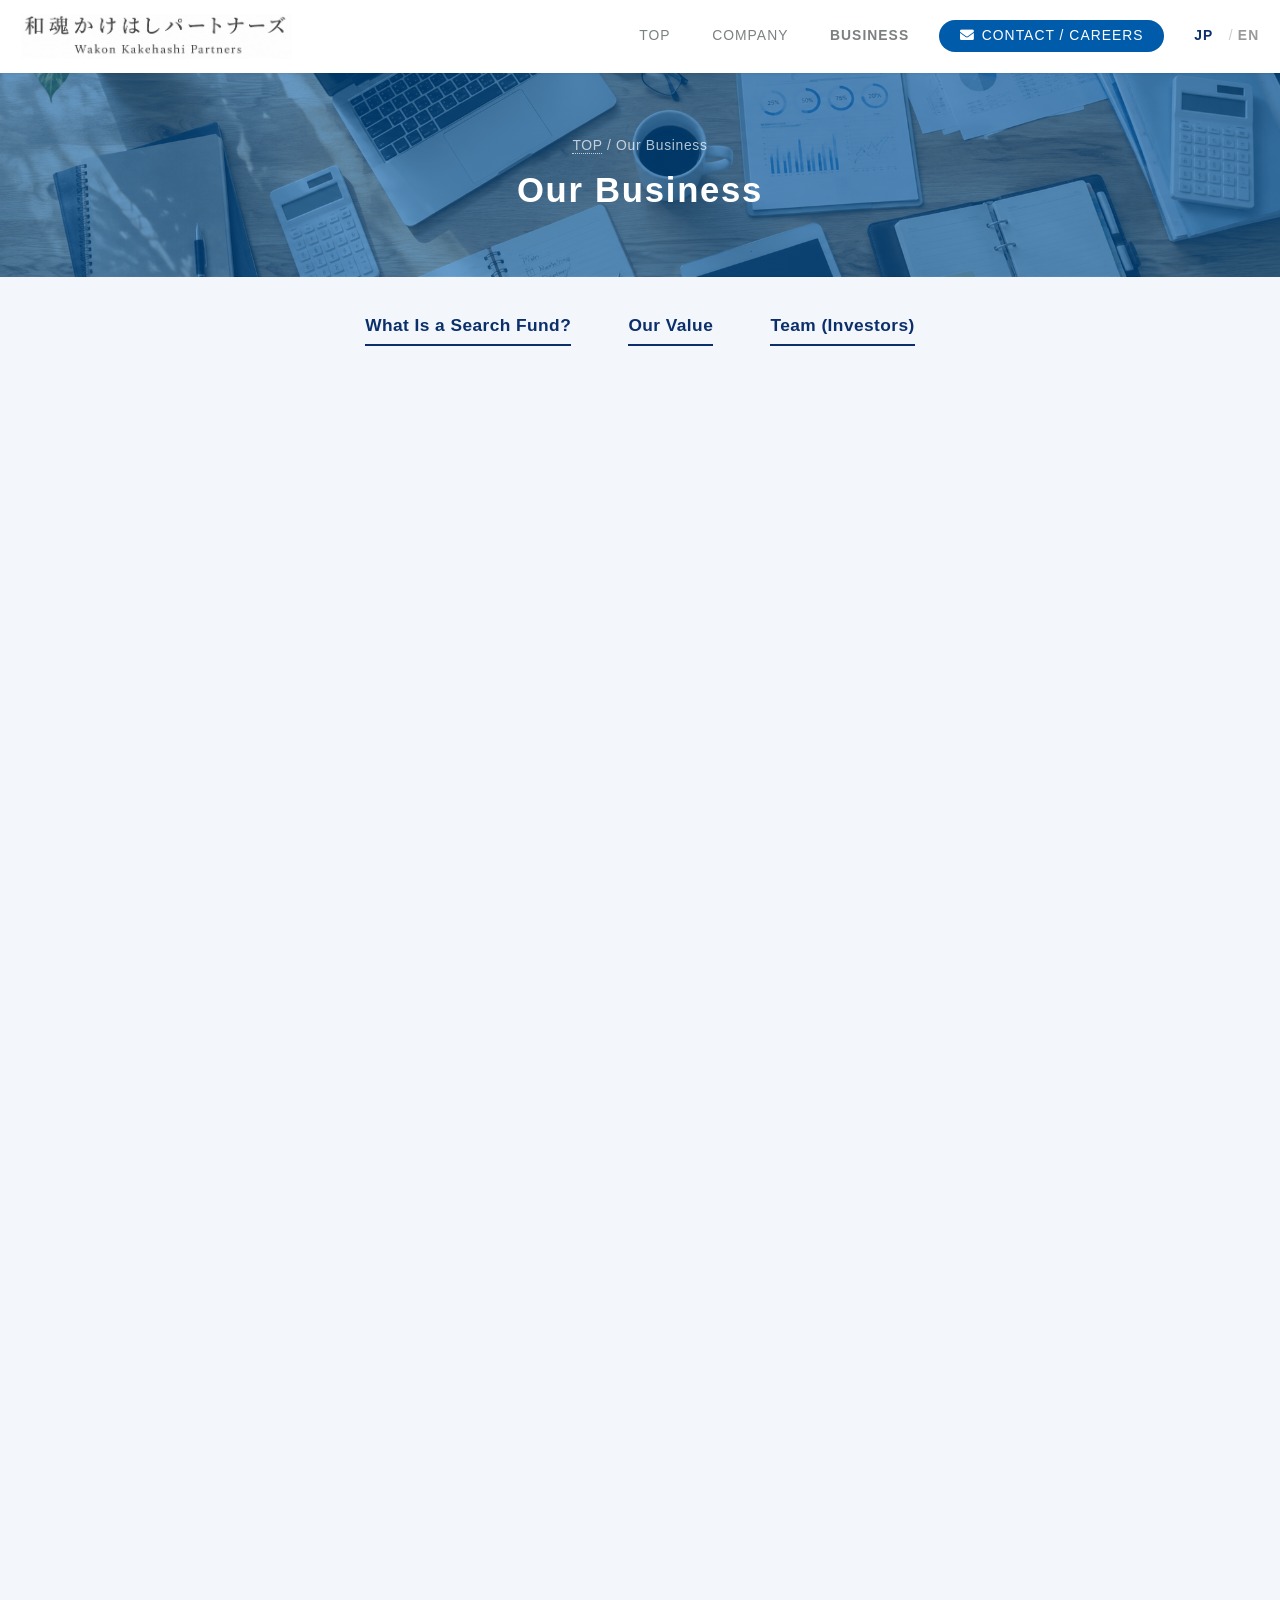
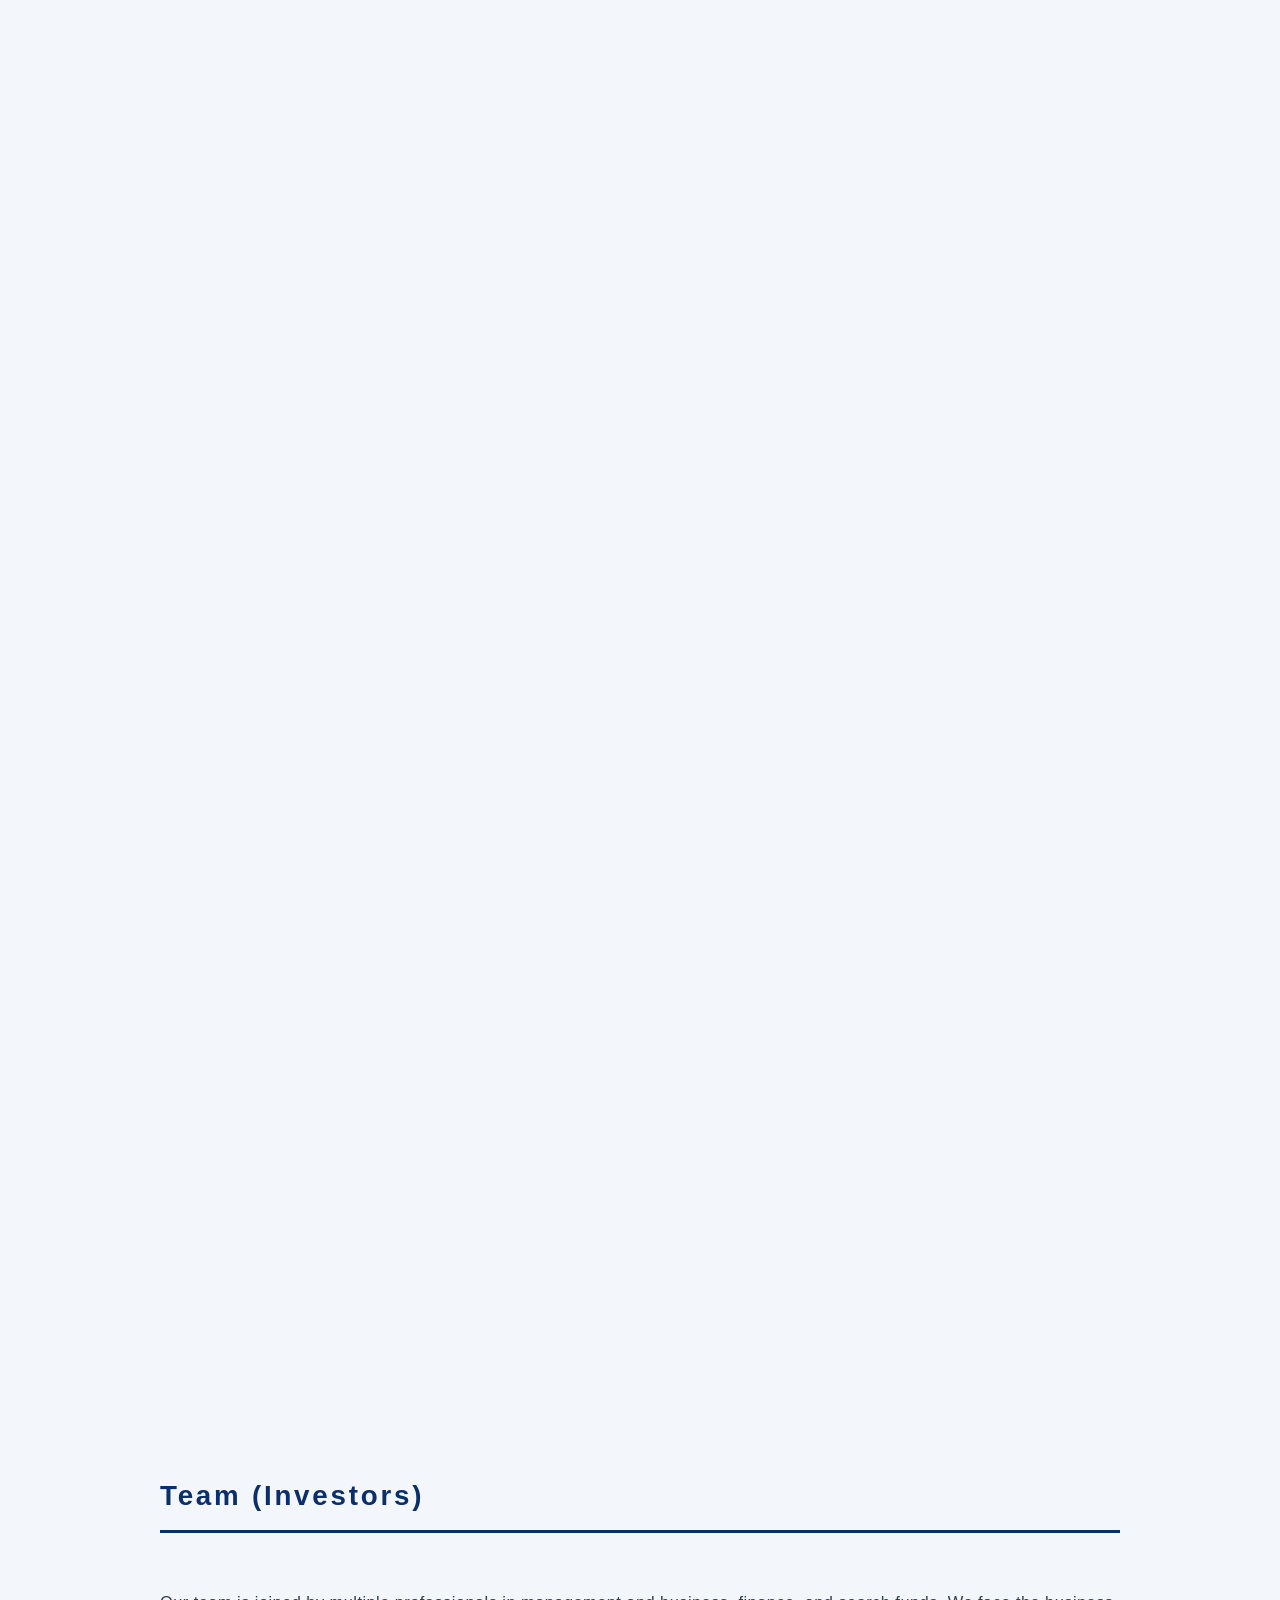
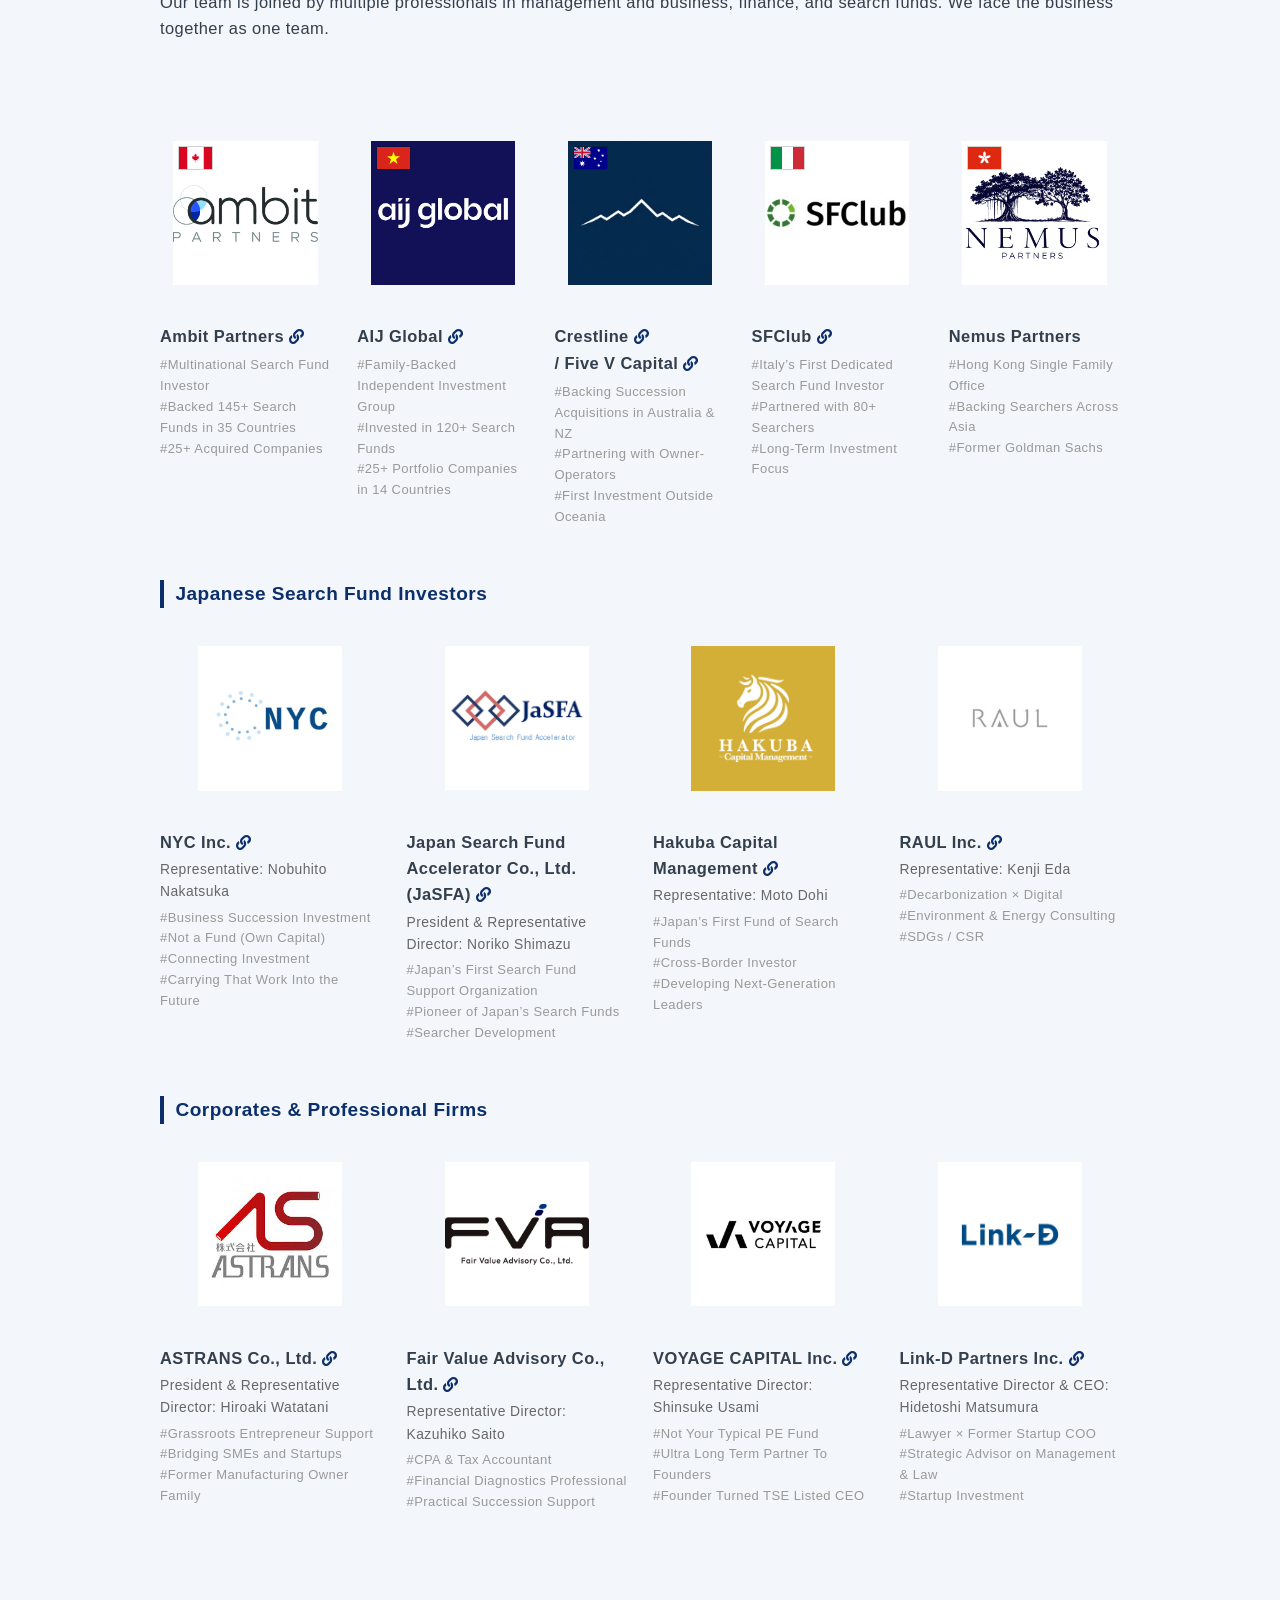
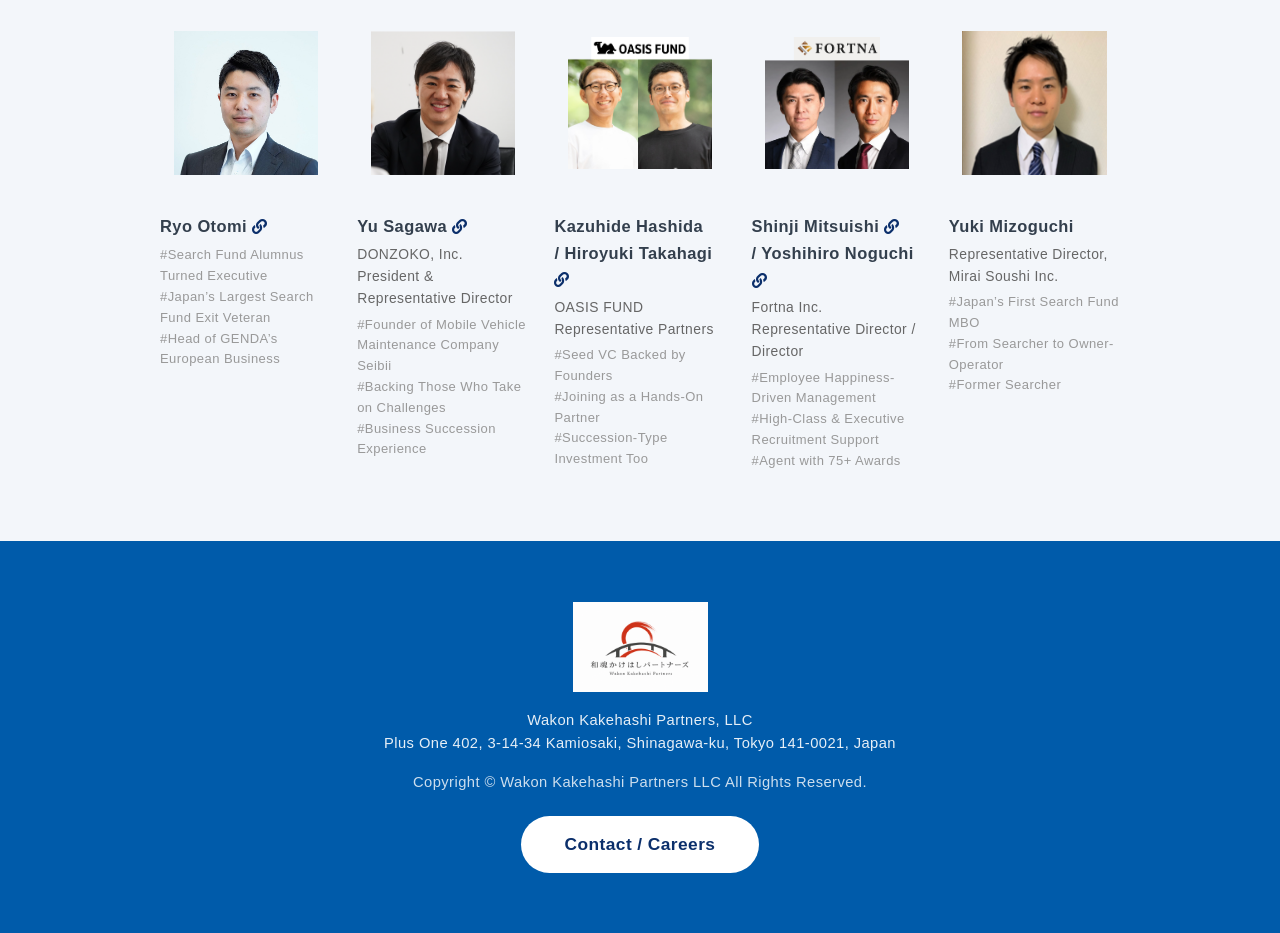
==== business-en.html @ d293b4fc "dev update" ====
<!DOCTYPE HTML>
<!--
	Twenty by HTML5 UP
	html5up.net | @ajlkn
	Free for personal and commercial use under the CCA 3.0 license (html5up.net/license)
-->
<html lang="en">
	<head>
		<title>Our Business | Wakon Kakehashi Partners</title>
		<meta name="robots" content="noindex, nofollow" />
		<meta name="description" content="Our business at Wakon Kakehashi Partners: what a search fund is, the value we provide, and our team of investors." />
		<meta property="og:site_name" content="Wakon Kakehashi Partners" />
		<meta property="og:type" content="website" />
		<meta property="og:title" content="Our Business | Wakon Kakehashi Partners" />
		<meta property="og:description" content="Our business at Wakon Kakehashi Partners: what a search fund is, the value we provide, and our team of investors." />
		<meta property="og:url" content="https://www.wakon-kp.com/business-en.html" />
		<meta property="og:image" content="https://www.wakon-kp.com/images/corp%20logo.png" />
		<link rel="canonical" href="https://www.wakon-kp.com/business-en.html" />
		<script type="application/ld+json">
		{
			"@context": "https://schema.org",
			"@type": "Organization",
			"name": "Wakon Kakehashi Partners",
			"alternateName": "和魂かけはしパートナーズ",
			"url": "https://www.wakon-kp.com/business-en.html",
			"logo": "https://www.wakon-kp.com/images/corp%20logo.png",
			"founder": {
				"@type": "Person",
				"name": "Kazuaki Yoshikawa",
				"alternateName": "吉川和明",
				"jobTitle": "Representative",
				"image": "https://www.wakon-kp.com/images/yoshikawa-kazuaki.png"
			}
		}
		</script>
		<meta charset="utf-8" />
		<meta name="viewport" content="width=device-width, initial-scale=1, user-scalable=no" />
		<link rel="stylesheet" href="assets/css/main.css" />
		<link rel="stylesheet" href="assets/css/fontawesome-all.min.css" />
		<link rel="preconnect" href="https://fonts.googleapis.com" />
		<link rel="preconnect" href="https://fonts.gstatic.com" crossorigin />
		<link href="https://fonts.googleapis.com/css2?family=Noto+Serif+JP:wght@400;600;900&display=swap" rel="stylesheet" />
		<link rel="icon" type="image/png" href="images/favicon.png" />
		<noscript><link rel="stylesheet" href="assets/css/noscript.css" /></noscript>
		<style>
			html {
				scroll-behavior: smooth;
			}
			* {
				font-family: 'Meiryo UI', 'Meiryo', sans-serif !important;
			}
			.banner-slide {
				position: absolute;
				inset: 0;
				background-size: cover;
				background-position: center;
				background-repeat: no-repeat;
				will-change: transform, opacity;
				animation-play-state: paused;
			}
			.banner-slide { opacity: 0; }
			.banner-slide-1 { opacity: 1; }
			#banner.slideshow-active .banner-slide {
				animation-play-state: running;
			}
			.banner-slide-1 { animation: bannerFade1 16s ease-in-out infinite paused, bannerZoom1 16s ease-in-out infinite paused; }
			.banner-slide-2 { animation: bannerFade2 16s ease-in-out infinite paused, bannerZoom2 16s ease-in-out infinite paused; }
			.banner-slide-3 { animation: bannerFade3 16s ease-in-out infinite paused, bannerZoom3 16s ease-in-out infinite paused; }
			.banner-slide-4 { animation: bannerFade4 16s ease-in-out infinite paused, bannerZoom4 16s ease-in-out infinite paused; }
			@keyframes bannerFade1 { 0% { opacity: 1; } 20.3125% { opacity: 1; } 25% { opacity: 0; } 95.3125% { opacity: 0; } 100% { opacity: 1; } }
			@keyframes bannerFade2 { 0% { opacity: 0; } 20.3125% { opacity: 0; } 25% { opacity: 1; } 45.3125% { opacity: 1; } 50% { opacity: 0; } 100% { opacity: 0; } }
			@keyframes bannerFade3 { 0% { opacity: 0; } 45.3125% { opacity: 0; } 50% { opacity: 1; } 70.3125% { opacity: 1; } 75% { opacity: 0; } 100% { opacity: 0; } }
			@keyframes bannerFade4 { 0% { opacity: 0; } 70.3125% { opacity: 0; } 75% { opacity: 1; } 95.3125% { opacity: 1; } 100% { opacity: 0; } }
			@keyframes bannerZoom1 { 0% { transform: scale(1); } 20.3125% { transform: scale(1.05); } 100% { transform: scale(1); } }
			@keyframes bannerZoom2 { 0% { transform: scale(1.05); } 25% { transform: scale(1.05); } 50% { transform: scale(1); } 100% { transform: scale(1); } }
			@keyframes bannerZoom3 { 0% { transform: scale(1); } 50% { transform: scale(1); } 75% { transform: scale(1.05); } 100% { transform: scale(1.05); } }
			@keyframes bannerZoom4 { 0% { transform: scale(1.05); } 75% { transform: scale(1.05); } 100% { transform: scale(1); } }
			.reveal-on-scroll {
				opacity: 0;
				transform: translateY(40px);
				transition: opacity 0.8s ease-out, transform 0.8s ease-out;
			}
			.reveal-on-scroll.is-visible {
				opacity: 1;
				transform: translateY(0);
			}
			p {
				line-height: 1.6 !important;
			}
			@media screen and (max-width: 840px) {
				p {
					text-align: left !important;
				}
				p.text-center {
					text-align: center !important;
				}
				.greet-row {
					gap: 1.5em !important;
				}
				.greet-sticky-photo {
					position: static !important;
					height: 260px !important;
				}
				.greet-sticky-photo img {
					object-position: center 15% !important;
					-webkit-mask-image: none !important;
					mask-image: none !important;
				}
				.greet-overlay-text {
					background: none !important;
					padding: 1.5em 0 0 0 !important;
					margin-top: 1em !important;
				}
				.career-history-box {
					margin-left: -0.5cm !important;
					margin-right: -0.5cm !important;
					padding-left: 0.5cm !important;
					padding-right: 0.5cm !important;
				}
				.en-msg-card {
					margin-left: -0.5cm !important;
					margin-right: -0.5cm !important;
				}
				.en-msg-textcol {
					padding: 2em 0.5cm !important;
				}
				.career-history-box li {
					flex-direction: column !important;
				}
				.career-history-box li > span:first-child {
					width: auto !important;
					margin-bottom: 0.2em !important;
					font-weight: 700 !important;
				}
				#header nav#nav {
					display: none !important;
				}
				#header {
					justify-content: flex-start !important;
					padding-left: 60px !important;
				}
				.container {
					padding-left: 0.5cm !important;
					padding-right: 0.5cm !important;
				}
				#banner .inner {
					padding: 1.5em !important;
					box-sizing: border-box !important;
				}
				#banner .inner > div {
					flex-direction: column !important;
					align-items: flex-start !important;
					gap: 1em !important;
				}
				#banner img {
					max-width: 60% !important;
					max-height: 130px !important;
				}
				#banner h2 {
					font-size: 1.5em !important;
					overflow-wrap: break-word !important;
					word-break: break-word !important;
				}
				#banner p {
					font-size: 1em !important;
				}
				.value-card {
					grid-template-columns: 1fr !important;
					grid-template-areas: "title" "img" "desc" !important;
				}
			}
			@media screen and (max-width: 840px) {
				.team-grid {
					grid-template-columns: repeat(2, 1fr) !important;
				}
			}
			.team-card {
				cursor: pointer;
				text-align: left;
			}
			.team-photo-placeholder {
				width: 100%;
				aspect-ratio: 1 / 1;
				display: flex;
				align-items: center;
				justify-content: center;
				margin: 0;
				padding: 2.2em;
				box-sizing: border-box;
				transition: opacity 0.2s ease-out;
			}
			.team-photo-placeholder img {
				object-fit: contain !important;
			}
			@media screen and (min-width: 841px) {
				.team-grid-5 {
					container-type: inline-size;
				}
				.team-grid-5 .team-photo-placeholder {
					padding: 0.8em;
					padding: calc(2.1625em - 100cqw / 40);
					margin: calc(0.0375em + 100cqw / 40) 0;
				}
				.team-grid-5 .team-tags span {
					display: inline-block;
					white-space: normal !important;
					word-break: normal;
					overflow-wrap: anywhere;
				}
			}
			.team-card:hover .team-photo-placeholder {
				opacity: 0.8;
			}
			.team-name {
				margin: 0;
				font-weight: 700;
				color: #333f4d;
				font-size: 0.95em;
			}
			.team-title {
				margin: 0.2em 0 0 0;
				color: #666;
				font-size: 0.8em;
			}
			.team-tags {
				margin: 0.4em 0 0 0;
				color: #999;
				font-size: 0.75em;
				line-height: 1.6;
				word-break: normal;
			}
			.team-category {
				text-transform: none;
				margin: 0;
				font-size: 1.1em;
				font-weight: 700;
				color: #0B2F6B;
				border-left: solid 4px #0B2F6B;
				padding-left: 0.6em;
			}
			.team-modal-overlay {
				display: none;
				position: fixed;
				top: 73px;
				left: 0;
				right: 0;
				bottom: 0;
				background: rgba(10, 20, 40, 0.6);
				z-index: 1000;
				align-items: center;
				justify-content: center;
				padding: 1.5em;
			}
			.team-modal-overlay.is-open {
				display: flex;
			}
			.team-modal-box {
				background: #fff;
				max-width: 640px;
				width: 100%;
				max-height: calc(100vh - 73px - 3em);
				overflow-y: auto;
				border-radius: 12px;
				padding: 3em;
				position: relative;
				text-align: center;
			}
			.team-modal-close {
				min-width: 0;
				-webkit-appearance: none;
				appearance: none;
				position: sticky;
				top: -1.3em;
				letter-spacing: 0;
				text-indent: 0;
				z-index: 2;
				display: block;
				width: 1.6em;
				height: 1.6em;
				margin: -1.3em auto -0.3em auto;
				padding: 0;
				border: none;
				border-radius: 50%;
				background: rgba(255, 255, 255, 0.92);
				box-shadow: 0 1px 4px rgba(0, 0, 0, 0.15);
				font-size: 1.5em;
				line-height: 1.6em;
				text-align: center;
				color: transparent;
				overflow: hidden;
				cursor: pointer;
			}
			/* ×はフォントによって上下にずれるため、2本の線で描いて中央に置く */
			.team-modal-close::before, .team-modal-close::after {
				content: "";
				position: absolute;
				top: 50%;
				left: 50%;
				width: 0.7em;
				height: 2px;
				background: #999;
				border-radius: 1px;
				transform: translate(-50%, -50%) rotate(45deg);
			}
			.team-modal-close::after {
				transform: translate(-50%, -50%) rotate(-45deg);
			}
			.team-modal-photo {
				width: 160px;
				aspect-ratio: 1 / 1;
				display: flex;
				align-items: center;
				justify-content: center;
				flex-shrink: 0;
				box-sizing: border-box;
			}
			@media screen and (max-width: 840px) {
				.team-grid {
					grid-template-columns: repeat(2, minmax(0, 1fr)) !important;
				}
				.team-card {
					min-width: 0;
				}
				.team-name, .team-title {
					overflow-wrap: anywhere;
				}
				.team-tags span {
					white-space: normal !important;
					display: inline-block;
					overflow-wrap: anywhere;
				}
				.team-category {
					font-size: 1em;
				}
				.team-name {
					font-size: 0.82em;
				}
				.team-title {
					font-size: 0.7em;
				}
				.team-tags {
					font-size: 0.66em;
				}
				#team-modal-name {
					font-size: 1.05em !important;
				}
				#team-modal-title {
					font-size: 0.78em !important;
				}
				#team-modal-tags {
					font-size: 0.7em !important;
				}
				#team-modal-history, #team-modal-philosophy, #team-modal-track, #team-modal-searchfund {
					font-size: 0.8em !important;
				}
			}
			.team-tags span {
				display: inline-block;
				overflow-wrap: anywhere;
			}
			/* ロゴ枠を常に正方形に固定（iOS Safariで画像に引っぱられて縦長になるのを防ぐ） */
			.team-photo-placeholder {
				overflow: hidden;
				min-height: 0;
			}
			/* 国旗の基準枠を、ロゴ画像と同じ正方形に固定 */
			.team-photo-placeholder > span {
				width: 100% !important;
				height: auto !important;
				aspect-ratio: 1 / 1;
				flex: none;
			}
			/* iOS Safariで枠が縦長になるため、枠ではなく中の画像側を正方形にする（枠は余白を付けるだけ） */
			.team-photo-placeholder {
				aspect-ratio: auto !important;
				height: auto !important;
			}
			.team-photo-placeholder > img {
				width: 100% !important;
				height: auto !important;
				aspect-ratio: 1 / 1;
				flex: none;
			}
			.team-photo-placeholder > span > img {
				position: absolute;
				top: 0;
				left: 0;
				width: 100% !important;
				height: 100% !important;
			}
			/* スマホ：1列・ロゴ左／文字右の横並び */
			@media screen and (max-width: 840px) {
				.team-grid, .team-grid-5 {
					grid-template-columns: minmax(0, 1fr) !important;
					gap: 1.8em !important;
				}
				.team-card {
					display: grid;
					grid-template-columns: 40% minmax(0, 1fr);
					column-gap: 1em;
					align-items: start;
					align-content: start;
				}
				.team-card > .team-photo-placeholder {
					grid-column: 1;
					grid-row: 1 / span 4;
					align-self: start;
					height: auto;
					padding: 0.7em !important;
					margin: 0 !important;
				}
				.team-card > p {
					grid-column: 2;
				}
				.team-photo-placeholder svg {
					width: 24px;
					height: 16px;
					top: 4px !important;
					left: 4px !important;
				}
				.team-category {
					font-size: 1.1em;
					margin-bottom: 0.8em !important;
				}
				.team-name {
					font-size: 1em;
				}
				.team-title {
					font-size: 0.85em;
				}
				.team-tags {
					font-size: 0.78em;
					word-break: normal;
				}
				.team-tags span {
					word-break: normal;
					overflow-wrap: anywhere;
				}
				.team-tags .tag-chunk, #team-modal-tags .tag-chunk {
					display: inline-block;
					max-width: 100%;
					word-break: keep-all;
					overflow-wrap: anywhere;
				}
				#team-modal-tags > span {
					white-space: normal !important;
					display: inline-block;
					max-width: 100%;
				}
			}
			/* TOPを開いたときの社名ロゴのイントロ（スクリプトが html に intro-on を付けたときだけ表示） */
			#intro-splash {
				display: none;
				position: fixed;
				top: 0;
				left: 0;
				right: 0;
				bottom: 0;
				z-index: 99999;
				background: #F5DDDD;
				align-items: center;
				justify-content: center;
			}
			html.intro-on #intro-splash {
				display: flex;
			}
			html.intro-on body {
				overflow: hidden;
			}
			#intro-splash .intro-inner {
				position: relative;
				width: 62vw;
				max-width: 420px;
				transition: opacity 0.7s ease, transform 0.9s ease;
			}
			#intro-splash .intro-inner img {
				display: block;
				width: 100%;
			}
			/* ① 橋と社名：ふわっと浮かび上がる */
			#intro-splash .intro-base {
				opacity: 0;
				transform: translateY(14px);
				transition: opacity 1.4s ease, transform 1.6s ease;
			}
			#intro-splash.is-show .intro-base {
				opacity: 1;
				transform: translateY(0);
			}
			/* ② 太陽：筆の流れに沿って時計回りにくるっと描かれる（描画はスクリプトで制御） */
			#intro-splash .intro-sun {
				position: absolute;
				top: 0;
				left: 0;
				opacity: 0;
				transform-origin: 47.4% 27.2%;
				transform: rotate(-50deg) scale(0.85);
				transition: transform 1.5s cubic-bezier(0.22, 1, 0.36, 1);
			}
			#intro-splash.is-sun .intro-sun {
				opacity: 1;
				transform: rotate(0) scale(1);
			}
		</style>
	</head>
	<body class="is-preload">
		<div id="page-wrapper">

			<!-- Header -->
				<header id="header" style="display: flex; align-items: center; justify-content: space-between;">
					<img src="images/corp logo 2.png" alt="Wakon Kakehashi Partners" style="max-height: 45px; display: block;">
					<nav id="nav" style="position: static; top: auto; right: auto;">
						<ul style="margin: 0;">
							<li><a href="english.html">TOP</a></li>
							<li><a href="company-en.html">Company</a></li>
							<li class="current"><a href="business-en.html">Business</a></li>
							<li><a href="contact-en.html" style="display: inline-flex; align-items: center; gap: 0.5em; background: #005BAA; color: #fff; padding: 0.6em 1.4em; border-radius: 999px; border-bottom: none;"><span class="icon solid fa-envelope" style="color: #fff;"></span>Contact / Careers</a></li>
							<li><a href="index.html" style="color: #0B2F6B; font-weight: 700;">JP</a><span style="color: #ccc; margin: 0 0.3em;">/</span><span style="color: #999; font-weight: 700;">EN</span></li>
						</ul>
					</nav>
				</header>

			<!-- Page Hero -->
				<section style="margin-top: 73px; padding: 3.5em 1.5em; background: linear-gradient(rgba(0, 91, 170, 0.6), rgba(0, 91, 170, 0.6)), url('images/ヘッダー２.png'); background-size: cover; background-position: center; color: #fff; text-align: center;">
					<p style="margin: 0 0 0.6em 0; font-size: 0.8em; opacity: 0.7; letter-spacing: 0.05em;"><a href="english.html" style="color: #fff; text-decoration: none;">TOP</a> / Our Business</p>
					<h1 style="margin: 0; font-size: 2em; font-weight: 900; letter-spacing: 0.05em; text-transform: none;">Our Business</h1>
				</section>

			<!-- Anchor Nav -->
				<section class="container anchor-nav" style="padding: 2em 0 1em 0; text-align: center;">
					<a href="#searchfund" style="display: inline-block; margin: 0 1.5em; color: #0B2F6B; font-weight: 700; text-decoration: none; border-bottom: solid 2px #0B2F6B; padding-bottom: 0.2em;">What Is a Search Fund?</a>
					<a href="#value" style="display: inline-block; margin: 0 1.5em; color: #0B2F6B; font-weight: 700; text-decoration: none; border-bottom: solid 2px #0B2F6B; padding-bottom: 0.2em;">Our Value</a>
					<a href="#team" style="display: inline-block; margin: 0 1.5em; color: #0B2F6B; font-weight: 700; text-decoration: none; border-bottom: solid 2px #0B2F6B; padding-bottom: 0.2em;">Team (Investors)</a>
				</section>

			<!-- Search Fund -->
				<section id="searchfund" class="container reveal-on-scroll" style="padding: 3em 0 1em 0;">
					<h2 style="font-size: 1.6em; font-weight: 900; color: #0B2F6B; border-bottom: solid 3px #0B2F6B; padding-top: 0.6em; padding-bottom: 0.5em; margin: 0 0 2em 0; text-transform: none; position: sticky; top: 73px; background: #f3f6fa; z-index: 5;">What Is a Search Fund?</h2>
					<div style="display: flex; flex-wrap: wrap; align-items: center; gap: 2.5em;">
						<img src="images/Scheme Diagram.png" alt="How a search fund works" style="flex: 1 1 380px; display: block; width: 100%; max-width: 460px; height: auto;">
						<div style="flex: 1 1 380px;">
							<p style="color: #333f4d; line-height: 2; margin: 0 0 1.2em 0; font-size: 0.95em;">A search fund is a mechanism in which an individual aspiring to become a business owner (a "searcher") works with the support of investors to find and take over a company facing a shortage of successors, then grows as its owner-operator.</p>
							<p style="color: #333f4d; line-height: 2; margin: 0 0 1.2em 0; font-size: 0.95em;">The model originated at Stanford University in the United States in 1984, and more than 1,200 searchers are already active worldwide, primarily across Europe and the Americas.</p>
							<p style="color: #333f4d; line-height: 2; margin: 0 0 1em 0; font-size: 0.95em;">In Japan too, as of 2026 roughly 50 searchers in total (10 traditional-model and 40 accelerator-model*) are active, and the industry is gradually expanding.</p>
							<p style="color: #999; line-height: 1.8; margin: 0; font-size: 0.75em;">*The traditional model is an independent approach in which an individual proceeds with the support of multiple investors; the accelerator model refers to proceeding while affiliated with a single sponsoring firm.</p>
						</div>
					</div>
				</section>

			<!-- Our Value -->
				<section id="value" class="container reveal-on-scroll" style="padding: 1em 0 1em 0;">
					<h2 style="font-size: 1.6em; font-weight: 900; color: #0B2F6B; border-bottom: solid 3px #0B2F6B; padding-top: 0.6em; padding-bottom: 0.5em; margin: 0 0 3em 0; text-transform: none; position: sticky; top: 73px; background: #f3f6fa; z-index: 5;">Our Value</h2>

					<!-- Value 01 -->
					<div class="value-card" style="display: grid; grid-template-columns: 1fr 1fr; grid-template-areas: 'title img' 'desc img'; align-items: center; gap: 1em 3em; margin-bottom: 4em;">
						<div style="grid-area: title; display: flex; align-items: flex-start; gap: 1em;">
							<div style="position: relative; width: 50px; height: 72px; flex-shrink: 0; background: #0B2F6B; clip-path: polygon(0 0, 100% 0, 100% 55%, 0 100%);">
								<span style="position: absolute; top: 0.15em; left: 0; width: 100%; text-align: center; color: #fff; font-size: 1.7em; font-weight: 900;">01</span>
							</div>
							<h3 style="margin: 0.35em 0 0 0; font-size: 1.3em; font-weight: 900; color: #222; text-transform: none;">Business Succession With a Familiar Face</h3>
						</div>
						<img src="images/価値１.jpg" alt="Business succession with a familiar face" style="grid-area: img; width: 100%; max-width: 480px; aspect-ratio: 4 / 3; object-fit: cover; display: block;">
						<div style="grid-area: desc;">
							<p style="margin: 0 0 1em 0; color: #333f4d; line-height: 1.9; font-size: 0.9em;">We commit fully and responsibly to just one company.</p>
							<p style="margin: 0 0 1em 0; color: #333f4d; line-height: 1.9; font-size: 0.9em;">In business succession led by operating companies or PE funds, it is common for the successor management to be hired only after the deal itself has been decided.</p>
							<p style="margin: 0; color: #333f4d; line-height: 1.9; font-size: 0.9em;">At our firm, our representative, Yoshikawa, personally commits his career as the successor, dedicating himself to the management of a single promising company. We carefully inherit the precious company and the vision the owner has built, and devote ourselves fully to its management.</p>
						</div>
					</div>

					<!-- Value 02 -->
					<div class="value-card" style="display: grid; grid-template-columns: 1fr 1fr; grid-template-areas: 'img title' 'img desc'; align-items: center; gap: 1em 3em; margin-bottom: 4em;">
						<img src="images/価値２.png" alt="Management That Plans — and Rolls Up Its Sleeves" style="grid-area: img; width: 100%; max-width: 480px; aspect-ratio: 4 / 3; object-fit: cover; display: block;">
						<div style="grid-area: title; display: flex; align-items: flex-start; gap: 1em;">
							<div style="position: relative; width: 50px; height: 72px; flex-shrink: 0; background: #0B2F6B; clip-path: polygon(0 0, 100% 0, 100% 55%, 0 100%);">
								<span style="position: absolute; top: 0.15em; left: 0; width: 100%; text-align: center; color: #fff; font-size: 1.7em; font-weight: 900;">02</span>
							</div>
							<h3 style="margin: 0.35em 0 0 0; font-size: 1.3em; font-weight: 900; color: #222; text-transform: none;">Management That Plans — and Rolls Up Its Sleeves</h3>
						</div>
						<div style="grid-area: desc;">
							<p style="margin: 0 0 1em 0; color: #333f4d; line-height: 1.9; font-size: 0.9em;">We don't just draw up plans — we roll up our sleeves and deliver results ourselves.</p>
							<p style="margin: 0 0 1em 0; color: #333f4d; line-height: 1.9; font-size: 0.9em;">Our representative has experience not only in formulating mid-term management plans and launching new businesses, but also in extensive hands-on execution in the field.</p>
							<p style="margin: 0 0 1em 0; color: #333f4d; line-height: 1.9; font-size: 0.9em;">Working together with clients on new products we co-developed, we jointly drove sales and generated revenue in the hundreds of millions of yen.<br>We used IT to improve operating processes across nearly 600 stores in Japan and the U.S., working side by side with local staff through to full adoption, achieving cost savings in the hundreds of millions of yen.<br>We also supported the management transition of an SME (a caregiving provider) facing a successor shortage, jointly conducting hands-on training for junior employees through to full adoption.</p>
							<p style="margin: 0; color: #333f4d; line-height: 1.9; font-size: 0.9em;">With this end-to-end execution capability, we approach post-succession management standing on the same level as every employee.</p>
						</div>
					</div>

					<!-- Value 03 -->
					<div class="value-card" style="display: grid; grid-template-columns: 1fr 1fr; grid-template-areas: 'title img' 'desc img'; align-items: center; gap: 1em 3em; margin-bottom: 4em;">
						<div style="grid-area: title; display: flex; align-items: flex-start; gap: 1em;">
							<div style="position: relative; width: 50px; height: 72px; flex-shrink: 0; background: #0B2F6B; clip-path: polygon(0 0, 100% 0, 100% 55%, 0 100%);">
								<span style="position: absolute; top: 0.15em; left: 0; width: 100%; text-align: center; color: #fff; font-size: 1.7em; font-weight: 900;">03</span>
							</div>
							<h3 style="margin: 0.35em 0 0 0; font-size: 1.3em; font-weight: 900; color: #222; text-transform: none;">New Service Development and Customer Growth</h3>
						</div>
						<img src="images/価値３.jpg" alt="New Service Development and Customer Growth" style="grid-area: img; width: 100%; max-width: 480px; aspect-ratio: 4 / 3; object-fit: cover; display: block;">
						<div style="grid-area: desc;">
							<p style="margin: 0 0 1em 0; color: #333f4d; line-height: 1.9; font-size: 0.9em;">While valuing our existing customers, we build new pillars of revenue.</p>
							<p style="margin: 0 0 1em 0; color: #333f4d; line-height: 1.9; font-size: 0.9em;">We have driven new customer acquisition through IT-enabled planning and execution of new products and services, as well as data-driven marketing initiatives.</p>
							<p style="margin: 0; color: #333f4d; line-height: 1.9; font-size: 0.9em;">Building on the trust we have earned with existing customers, we uncover new business opportunities and turn them into real growth in the company's revenue.</p>
						</div>
					</div>

					<!-- Value 04 -->
					<div class="value-card" style="display: grid; grid-template-columns: 1fr 1fr; grid-template-areas: 'img title' 'img desc'; align-items: center; gap: 1em 3em;">
						<img src="images/価値４.png" alt="Backed by a Team of Diverse Experience" style="grid-area: img; width: 100%; max-width: 480px; aspect-ratio: 4 / 3; object-fit: cover; display: block;">
						<div style="grid-area: title; display: flex; align-items: flex-start; gap: 1em;">
							<div style="position: relative; width: 50px; height: 72px; flex-shrink: 0; background: #0B2F6B; clip-path: polygon(0 0, 100% 0, 100% 55%, 0 100%);">
								<span style="position: absolute; top: 0.15em; left: 0; width: 100%; text-align: center; color: #fff; font-size: 1.7em; font-weight: 900;">04</span>
							</div>
							<h3 style="margin: 0.35em 0 0 0; font-size: 1.3em; font-weight: 900; color: #222; text-transform: none;">Backed by a Team of Diverse Experience</h3>
						</div>
						<div style="grid-area: desc;">
							<p style="margin: 0 0 1em 0; color: #333f4d; line-height: 1.9; font-size: 0.9em;">Our firm was established with the backing of 20 supporters (individuals and entities) across six countries. We approach management not as one person alone, but as a team.</p>
							<p style="margin: 0; color: #333f4d; line-height: 1.9; font-size: 0.9em;">Together with professionals from diverse backgrounds — operating companies, investment firms, business owners — each deeply versed in their industry or specialty, we engage as a team with the company the owner has built.</p>
						</div>
					</div>
				</section>

			<!-- Team -->
				<section id="team" class="container" style="padding: 1em 0 4em 0;">
					<h2 style="font-size: 1.6em; font-weight: 900; color: #0B2F6B; border-bottom: solid 3px #0B2F6B; padding-top: 0.6em; padding-bottom: 0.5em; margin: 0 0 2em 0; text-transform: none; position: sticky; top: 73px; background: #f3f6fa; z-index: 5;">Team (Investors)</h2>
					<p style="color: #333f4d; line-height: 2; margin: 0 0 2em 0; font-size: 0.95em;">Our team is joined by multiple professionals in management and business, finance, and search funds. We face the business together as one team.</p>

					<h3 class="team-category reveal-on-scroll">International Investors</h3>
					<div class="team-grid team-grid-5" style="display: grid; grid-template-columns: repeat(5, 1fr); gap: 2.5em 1.5em; margin-bottom: 3em;">
						<div class="team-card reveal-on-scroll" data-name="Ambit Partners" data-url="https://www.ambit.partners/" data-title="Co-Founders: Rob LeBlanc / Andrew Locke / Niel Wyma" data-tags="#Multinational Search Fund Investor #Backed 145+ Search Funds in 35 Countries #25+ Acquired Companies" data-img="images/投資家/I-1.ambit.jpg" data-img2="images/投資家/I-2.Rob.jpg" data-history="Ambit Partners is a specialist investor in search funds and entrepreneurial acquisitions, established in 2020 by three co-founders: Rob LeBlanc, Andrew Locke, and Niel Wyma. It began when the three combined search fund investment assets they already held personally with USD 2 million from friends and family to make pilot investments in 24 searchers across 16 countries. Its offices span Canada, South Africa, and France. Its mission is to help ambitious acquisition entrepreneurs buy and grow great businesses." data-philosophy="It has a track record of backing more than 140 search funds across more than 35 countries, and has seen more than 25 companies acquired. Assets under management were USD 100 million as of April 2025 (the total of Fund I, co-investment structures, and Fund II). Fund II closed in April 2025 at its USD 60 million hard cap." data-track="Rob LeBlanc graduated from McGill University and holds an MBA from Harvard Business School. An investor and board member with experience in search funds, entrepreneurial acquisitions, and mid-market growth, he worked in investing, advisory, and entrepreneurial roles in North America, Africa, the Middle East, Asia, and Europe before founding Ambit. He now supports searchers and CEOs from acquisition through long-term value creation, focusing on the Americas and Asia-Pacific. He lives in Vancouver. Andrew Locke graduated from Middlebury College and holds an MBA from INSEAD. He led behavioral economics field studies as a Harvard University researcher, then, after management consulting and a secondment as CEO of a solar power company, led post-investment management for four investment portfolios before founding Ambit. He now oversees ten portfolio companies, mainly in Europe. Niel Wyma is from South Africa and holds an MBA from INSEAD. After serving as a consultant at a Bain &amp; Co spin-out and working at a family office, he joined Rob LeBlanc in 2015 and closed about 30 entrepreneur-led acquisitions in three years. He now supports searchers and CEOs in Africa, Europe, and North America." data-searchfund="At our company, Rob LeBlanc has taken on the role of mentor." onclick="openTeamModal(this)">
							<div class="team-photo-placeholder"><span style="position: relative; display: block; width: 100%; height: 100%;"><img src="images/投資家/I-1.ambit.jpg" alt="Ambit Partners" style="width: 100%; height: 100%; object-fit: cover; display: block; background: #fff;"><svg role="img" aria-label="Flag of Canada" viewBox="0 0 3 2" width="33" height="22" style="position: absolute; top: 6px; left: 6px; outline: 1px solid rgba(0, 0, 0, 0.18);"><rect width="3" height="2" fill="#FFFFFF"/><rect width="0.75" height="2" fill="#D80621"/><rect x="2.25" width="0.75" height="2" fill="#D80621"/><path transform="translate(1.05 0.55) scale(0.009)" fill="#D80621" d="M50,5 L44,18 L37,15 L40,40 L30,30 L27,36 L15,33 L19,46 L13,49 L33,66 L30,74 L48,71 L48,95 L52,95 L52,71 L70,74 L67,66 L87,49 L81,46 L85,33 L73,36 L70,30 L60,40 L63,15 L56,18 Z"/></svg></span></div>
							<p class="team-name">Ambit Partners <a href="https://www.ambit.partners/" target="_blank" rel="noopener noreferrer" onclick="event.stopPropagation()" style="color: #0B2F6B; border-bottom: none;" aria-label="Open official website"><span class="icon solid fa-link" style="font-size: 0.9em;"></span></a></p>
							<p class="team-tags"><span>#Multinational Search Fund Investor</span> <span>#Backed 145+ Search Funds in 35 Countries</span> <span>#25+ Acquired Companies</span></p>
						</div>
						<div class="team-card reveal-on-scroll" data-name="AIJ Global" data-url="https://www.aij.global/" data-title="" data-tags="#Family-Backed Independent Investment Group #Invested in 120+ Search Funds #25+ Portfolio Companies in 14 Countries" data-img="images/投資家/J.AIJ.png" data-history="AIJ Global is a family-owned independent holding group. By investing its own capital without outside limited partners (LPs), it maintains operational freedom. It invests worldwide in search funds, growth capital and equity investments in companies, selected commercial real estate, and late-stage ventures. Under the banner “Empowering Entrepreneurs Globally,” it is one of the world’s leading serial search fund investors outside the United States." data-philosophy="Since early 2017, it has invested in more than 120 search funds across the Americas, Europe, Africa, and Asia-Pacific. Its current portfolio comprises more than 25 companies across 14 countries (as of October 2026)." data-track="" data-searchfund="" onclick="openTeamModal(this)">
							<div class="team-photo-placeholder"><span style="position: relative; display: block; width: 100%; height: 100%;"><img src="images/投資家/J.AIJ.png" alt="AIJ Global" style="width: 100%; height: 100%; object-fit: cover; display: block;"><svg role="img" aria-label="Flag of Vietnam" viewBox="0 0 3 2" width="33" height="22" style="position: absolute; top: 6px; left: 6px; outline: 1px solid rgba(0, 0, 0, 0.18);"><rect width="3" height="2" fill="#DA251D"/><polygon points="1.500,0.420 1.639,0.848 2.090,0.848 1.725,1.113 1.864,1.542 1.500,1.277 1.136,1.542 1.275,1.113 0.910,0.848 1.361,0.848" fill="#FFFF00"/></svg></span></div>
							<p class="team-name">AIJ Global <a href="https://www.aij.global/" target="_blank" rel="noopener noreferrer" onclick="event.stopPropagation()" style="color: #0B2F6B; border-bottom: none;" aria-label="Open official website"><span class="icon solid fa-link" style="font-size: 0.9em;"></span></a></p>
							<p class="team-tags"><span>#Family-Backed Independent Investment Group</span> <span>#Invested in 120+ Search Funds</span> <span>#25+ Portfolio Companies in 14 Countries</span></p>
						</div>
						<div class="team-card reveal-on-scroll" data-name="Crestline / Five V Capital" data-name-html="Crestline &lt;a href=&quot;https://www.fivevcrestline.com/&quot; target=&quot;_blank&quot; rel=&quot;noopener noreferrer&quot; style=&quot;color:#0B2F6B;border-bottom:none;&quot; aria-label=&quot;Open official website&quot;&gt;&lt;span class=&quot;icon solid fa-link&quot; style=&quot;font-size:0.8em;&quot;&gt;&lt;/span&gt;&lt;/a&gt; / Five V Capital &lt;a href=&quot;https://www.fivevcapital.com/&quot; target=&quot;_blank&quot; rel=&quot;noopener noreferrer&quot; style=&quot;color:#0B2F6B;border-bottom:none;&quot; aria-label=&quot;Open official website&quot;&gt;&lt;span class=&quot;icon solid fa-link&quot; style=&quot;font-size:0.8em;&quot;&gt;&lt;/span&gt;&lt;/a&gt;" data-title="" data-tags="#Backing Succession Acquisitions in Australia &amp; NZ #Partnering with Owner-Operators #First Investment Outside Oceania" data-img="images/投資家/J-1.Crestline.jpeg" data-img-fill="1" data-img2="images/投資家/J-2.Five V Capital.jpeg" data-history="Crestline is an investment platform based in Sydney, Australia, that backs entrepreneurs who acquire and run established, profitable, founder-led businesses without a clear path to succession across Australia and New Zealand. Supported by the investment platform of its parent company, Five V Capital, it partners with them from providing acquisition capital through to running the business after the acquisition. It is industry agnostic and typically targets businesses with 10 or more years of trading that have been profitable in each of the last four years. It also invests in search funds." data-philosophy="To date, it has backed four acquisitions: a security services provider, a garage door and gate specialist, a trailer manufacturer for the heavy transport industry, and an in-home care provider. Its team includes partners with ETA experience, such as an entrepreneur who has completed five SME acquisitions himself." data-track="Five V Capital is an investment firm covering both private equity and venture capital in Australia and New Zealand, with offices in Sydney and Auckland. In private equity, it typically invests A$20–300 million, from significant minority to majority partnerships. In venture capital, it invests in Series A and B business software companies. Its team members are among the largest investors in its funds, and it was named Firm of the Year at the 2026 AIC Awards." data-searchfund="Our firm is Crestline’s first investment outside Oceania." onclick="openTeamModal(this)">
							<div class="team-photo-placeholder"><span style="position: relative; display: block; width: 100%; height: 100%;"><img src="images/投資家/J-1.Crestline.jpeg" alt="Crestline" style="width: 100%; height: 100%; object-fit: cover; display: block;"><svg role="img" aria-label="Flag of Australia" viewBox="0 0 60 40" width="33" height="22" style="position: absolute; top: 6px; left: 6px; outline: 1px solid rgba(0, 0, 0, 0.18);"><rect width="60" height="40" fill="#00008B"/><svg x="0" y="0" width="30" height="20" viewBox="0 0 30 20"><rect width="30" height="20" fill="#012169"/><path d="M0,0 L30,20 M30,0 L0,20" stroke="#FFFFFF" stroke-width="3.4"/><path d="M0,0 L30,20 M30,0 L0,20" stroke="#C8102E" stroke-width="1.4"/><path d="M15,0 V20 M0,10 H30" stroke="#FFFFFF" stroke-width="6"/><path d="M15,0 V20 M0,10 H30" stroke="#C8102E" stroke-width="3.4"/></svg><g fill="#FFFFFF"><polygon points="15.00,24.20 16.06,27.81 19.53,26.38 17.37,29.46 20.65,31.29 16.90,31.52 17.52,35.23 15.00,32.44 12.48,35.23 13.10,31.52 9.35,31.29 12.63,29.46 10.47,26.38 13.94,27.81"/><polygon points="45.00,3.00 45.58,4.99 47.50,4.20 46.31,5.90 48.12,6.91 46.05,7.04 46.39,9.08 45.00,7.54 43.61,9.08 43.95,7.04 41.88,6.91 43.69,5.90 42.50,4.20 44.42,4.99"/><polygon points="45.00,30.40 45.58,32.39 47.50,31.60 46.31,33.30 48.12,34.31 46.05,34.44 46.39,36.48 45.00,34.94 43.61,36.48 43.95,34.44 41.88,34.31 43.69,33.30 42.50,31.60 44.42,32.39"/><polygon points="38.00,17.80 38.58,19.79 40.50,19.00 39.31,20.70 41.12,21.71 39.05,21.84 39.39,23.88 38.00,22.34 36.61,23.88 36.95,21.84 34.88,21.71 36.69,20.70 35.50,19.00 37.42,19.79"/><polygon points="52.00,12.50 52.58,14.49 54.50,13.70 53.31,15.40 55.12,16.41 53.05,16.54 53.39,18.58 52.00,17.04 50.61,18.58 50.95,16.54 48.88,16.41 50.69,15.40 49.50,13.70 51.42,14.49"/><polygon points="49.00,24.20 49.47,25.45 50.81,25.51 49.76,26.35 50.12,27.64 49.00,26.90 47.88,27.64 48.24,26.35 47.19,25.51 48.53,25.45"/></g></svg></span></div>
							<p class="team-name">Crestline <a href="https://www.fivevcrestline.com/" target="_blank" rel="noopener noreferrer" onclick="event.stopPropagation()" style="color: #0B2F6B; border-bottom: none;" aria-label="Open official website"><span class="icon solid fa-link" style="font-size: 0.9em;"></span></a><br>/ Five V Capital <a href="https://www.fivevcapital.com/" target="_blank" rel="noopener noreferrer" onclick="event.stopPropagation()" style="color: #0B2F6B; border-bottom: none;" aria-label="Open official website"><span class="icon solid fa-link" style="font-size: 0.9em;"></span></a></p>
							<p class="team-tags"><span>#Backing Succession Acquisitions in Australia &amp; NZ</span> <span>#Partnering with Owner-Operators</span> <span>#First Investment Outside Oceania</span></p>
						</div>
						<div class="team-card reveal-on-scroll" data-name="SFClub" data-url="https://www.searchfund.club/" data-title="" data-tags="#Italy’s First Dedicated Search Fund Investor #Partnered with 80+ Searchers #Long-Term Investment Focus" data-img="images/投資家/L.SFClub.png" data-history="SFClub is Italy’s first dedicated search fund investment company, co-founded in late 2020 by Enrico Arietti and Riccardo Triolo. It emphasizes the stance of a long-term investor." data-philosophy="Enrico Arietti is the founder and Managing Partner of SFClub and invests continuously in search funds. After working at Bain &amp; Company in Italy and the United States, he served as a partner at Oaklins Italy and closed more than 20 M&amp;A deals (mergers and acquisitions) in Italy and abroad. As a promoter of Industrial Stars of Italy, he succeeded in listing and completing business combinations for five deals. INSEAD MBA, certified public accountant. Riccardo Triolo is a Special Advisor to SFClub. As founder and Managing Director of Legacy Partners Search Fund, he completed the acquisition of a company through a search fund in 2022. Before that, he launched and grew Svinando.com and sold it to the listed company Italian Wine Brands. He also worked at a listed company in Italy, at startups, and at a venture capital fund. Certified public accountant." data-track="" data-searchfund="" onclick="openTeamModal(this)">
							<div class="team-photo-placeholder"><span style="position: relative; display: block; width: 100%; height: 100%;"><img src="images/投資家/L-1.SF Club.jpeg" alt="SFClub" style="width: 100%; height: 100%; object-fit: cover; display: block; background: #fff;"><svg role="img" aria-label="Flag of Italy" viewBox="0 0 3 2" width="33" height="22" style="position: absolute; top: 6px; left: 6px; outline: 1px solid rgba(0, 0, 0, 0.18);"><rect width="1" height="2" fill="#009246"/><rect x="1" width="1" height="2" fill="#FFFFFF"/><rect x="2" width="1" height="2" fill="#CE2B37"/></svg></span></div>
							<p class="team-name">SFClub <a href="https://www.searchfund.club/" target="_blank" rel="noopener noreferrer" onclick="event.stopPropagation()" style="color: #0B2F6B; border-bottom: none;" aria-label="Open official website"><span class="icon solid fa-link" style="font-size: 0.9em;"></span></a></p>
							<p class="team-tags"><span>#Italy’s First Dedicated Search Fund Investor</span> <span>#Partnered with 80+ Searchers</span> <span>#Long-Term Investment Focus</span></p>
						</div>
						<div class="team-card reveal-on-scroll" data-name="Nemus Partners" data-title="Representative: Canute Dalmasse" data-tags="#Hong Kong Single Family Office #Backing Searchers Across Asia #Former Goldman Sachs" data-img="images/投資家/S-3.Nemus Partners.png" data-img2="images/投資家/S-4.Canute Dalmasse.png" data-history="Nemus Partners is a single family office run by Canute Dalmasse in Hong Kong. It manages a globally diversified asset allocation portfolio and, as part of its alternative investments, began investing in search funds and ETA (entrepreneurship through acquisition) about two years ago. It aims to back searchers across Asia, from Australia to Japan." data-philosophy="In Europe and the US, it invests in search funds through funds of search funds. In Asia, it supports searchers in China, Taiwan, and Hong Kong, and is also considering an investment in a searcher in Australia." data-track="Canute Dalmasse is from Vermont, USA. After college, he joined Goldman Sachs, working in New York for four years before moving to Hong Kong in 2006, and spent 17 years in total at the firm in client-facing sales and management roles. He then set up a single family office in Hong Kong, where he structures and manages its investments. He serves as a Senior Advisor to a European fund of search funds, where he is involved in evaluating searchers and acquisition opportunities. He has more than 20 years of experience in Asia." data-searchfund="" onclick="openTeamModal(this)">
							<div class="team-photo-placeholder"><span style="position: relative; display: block; width: 100%; height: 100%;"><img src="images/投資家/S-3.Nemus Partners.png" alt="Nemus Partners" style="width: 100%; height: 100%; object-fit: cover; display: block; background: #fff;"><svg role="img" aria-label="Flag of Hong Kong" viewBox="0 0 3 2" width="33" height="22" style="position: absolute; top: 6px; left: 6px; outline: 1px solid rgba(0, 0, 0, 0.18);"><rect width="3" height="2" fill="#DE2910"/><g fill="#FFFFFF"><ellipse cx="1.5" cy="0.7" rx="0.12" ry="0.28"/><ellipse cx="1.5" cy="0.7" rx="0.12" ry="0.28" transform="rotate(72 1.5 1)"/><ellipse cx="1.5" cy="0.7" rx="0.12" ry="0.28" transform="rotate(144 1.5 1)"/><ellipse cx="1.5" cy="0.7" rx="0.12" ry="0.28" transform="rotate(216 1.5 1)"/><ellipse cx="1.5" cy="0.7" rx="0.12" ry="0.28" transform="rotate(288 1.5 1)"/></g></svg></span></div>
							<p class="team-name">Nemus Partners</p>
							<p class="team-tags"><span>#Hong Kong Single Family Office</span> <span>#Backing Searchers Across Asia</span> <span>#Former Goldman Sachs</span></p>
						</div>
					</div>

					<h3 class="team-category reveal-on-scroll">Japanese Search Fund Investors</h3>
					<div class="team-grid" style="display: grid; grid-template-columns: repeat(4, 1fr); gap: 2.5em 1.5em; margin-bottom: 3em;">
						<div class="team-card reveal-on-scroll" data-name="NYC Inc." data-url="https://nycinc.jp/" data-title="Representative: Nobuhito Nakatsuka" data-tags="#Business Succession Investment #Not a Fund (Own Capital) #Connecting Investment #Carrying That Work Into the Future" data-img="images/投資家/A-1.NYC.jpeg" data-img2="images/投資家/A-2中塚氏.png" data-history="Founded in 2022. An investment company specializing in business succession and growth support for small and medium-sized enterprises." data-philosophy="Its slogan is “Carrying that work into the future.” It practices “Connecting Investment,” handing management on to the next generation while preserving each company’s independence and corporate culture after investment. Because it invests only its own capital, with no outside investors (Not a Fund), it faces no constraints on how it carries out succession or provides management support, and it excels at reforms tailored to the acquired company." data-track="Provides multifaceted post-investment support, including recruiting and developing successor presidents, hiring, marketing, and system implementation. It has built an investment record across a wide range of industries, including metalworking, cram schools, and refrigeration equipment, and targets 100 investments by 2027." data-searchfund="Representative Nobuhito Nakatsuka is from Fukuyama, Hiroshima Prefecture. After working in accounting, corporate planning, and domestic and overseas venture investment at SoftBank Corp., he handled advisory work such as M&amp;A strategy, business due diligence, and post-merger integration (PMI) at Deloitte Tohmatsu Financial Advisory LLC. He then helped launch an independent buyout fund for SMEs at ACA Co., Ltd., working on hands-on support after investments were executed, before founding NYC Inc. in 2022." onclick="openTeamModal(this)">
							<div class="team-photo-placeholder"><img src="images/投資家/A-1.NYC.jpeg" alt="NYC Inc." style="width: 100%; height: 100%; object-fit: cover; display: block;"></div>
							<p class="team-name">NYC Inc. <a href="https://nycinc.jp/" target="_blank" rel="noopener noreferrer" onclick="event.stopPropagation()" style="color: #0B2F6B; border-bottom: none;" aria-label="Open official website"><span class="icon solid fa-link" style="font-size: 0.9em;"></span></a></p>
							<p class="team-title">Representative: Nobuhito Nakatsuka</p>
							<p class="team-tags"><span>#Business Succession Investment</span> <span>#Not a Fund (Own Capital)</span> <span>#Connecting Investment</span> <span>#Carrying That Work Into the Future</span></p>
						</div>
						<div class="team-card reveal-on-scroll" data-name="JaSFA" data-url="https://japan-sfa.com/" data-title="President &amp; Representative Director: Noriko Shimazu" data-tags="#Japan’s First Search Fund Support Organization #Pioneer of Japan’s Search Funds #Searcher Development" data-img="images/投資家/B-1.JaSFA.png" data-img2="images/投資家/B-2.嶋津氏.jpg" data-history="Founded in 2018. As Japan’s first search fund support organization, it works on developing searchers and operating funds." data-philosophy="" data-track="Serves as general partner of JSFP (Japan Search Fund Platform Investment Limited Partnership). The fund was established in December 2021 with Nomura Holdings, Daido Life Insurance, regional financial institutions, and others as limited partners. It invests in SMEs with an enterprise value of about JPY 1 billion that generate cash flow in established markets. Past succession cases include a pile-driving construction company, an industrial robot parts manufacturer, and a manufacturer of factory automation machinery and pizza vending machines." data-searchfund="Representative Noriko Shimazu worked on corporate strategy for large companies at Boston Consulting Group, then gained experience in corporate planning at Toyota Motor Corporation, at a U.S. startup, and in SoftBank’s venture capital division, and earned an MBA at Stanford University. She is a pioneer who introduced the search fund model to Japan, having organized Japan’s first search fund conference with JaSFA and IESE Business School. Through lectures and public outreach, she works to spread and establish the search fund model in Japan and builds a community connecting searchers, investors, and companies considering succession. She has supported the early days of the traditional-model search fund." onclick="openTeamModal(this)">
							<div class="team-photo-placeholder"><img src="images/投資家/B-1.JaSFA.png" alt="JaSFA" style="width: 100%; height: 100%; object-fit: cover; display: block;"></div>
							<p class="team-name">Japan Search Fund Accelerator Co., Ltd. (JaSFA) <a href="https://japan-sfa.com/" target="_blank" rel="noopener noreferrer" onclick="event.stopPropagation()" style="color: #0B2F6B; border-bottom: none;" aria-label="Open official website"><span class="icon solid fa-link" style="font-size: 0.9em;"></span></a></p>
							<p class="team-title">President &amp; Representative Director: Noriko Shimazu</p>
							<p class="team-tags"><span>#Japan’s First Search Fund Support Organization</span> <span>#Pioneer of Japan’s Search Funds</span> <span>#Searcher Development</span></p>
						</div>
						<div class="team-card reveal-on-scroll" data-name="Hakuba Capital Management" data-url="https://hakuba.cc/" data-title="Representative: Moto Dohi" data-tags="#Japan’s First Fund of Search Funds #Cross-Border Investor #Developing Next-Generation Leaders" data-img="images/投資家/C-1.Hakuba.png" data-img2="images/投資家/C-2.Dohi氏.png" data-history="Japan’s first Fund of Search Funds dedicated to traditional-model search funds. It nurtures next-generation leaders by investing in talented searchers." data-philosophy="Combining strategic insight with hands-on support, it helps produce next-generation leaders through the search fund approach. It backs aspiring entrepreneurs, including MBA graduates, who take on acquiring and running small and medium-sized companies, supporting them with both capital and expertise." data-track="Has invested in six Japanese and three overseas searchers. In Japan, it supports the succession of niche but stable SMEs such as a polystyrene foam processing company and a puzzle manufacturer; overseas, it has expanded its investments to searchers in Brazil and the Iberian region." data-searchfund="Representative Moto Dohi holds an IMD MBA and has more than 15 years of turnaround and digital transformation experience in the biopharmaceutical industry. Together with advisors who have broad international experience in finance and investment, he provides practical hands-on support centered on searchers’ business analysis and M&amp;A execution." onclick="openTeamModal(this)">
							<div class="team-photo-placeholder"><img src="images/投資家/C-1.Hakuba.png" alt="Hakuba Capital Management" style="width: 100%; height: 100%; object-fit: cover; display: block;"></div>
							<p class="team-name">Hakuba Capital Management <a href="https://hakuba.cc/" target="_blank" rel="noopener noreferrer" onclick="event.stopPropagation()" style="color: #0B2F6B; border-bottom: none;" aria-label="Open official website"><span class="icon solid fa-link" style="font-size: 0.9em;"></span></a></p>
							<p class="team-title">Representative: Moto Dohi</p>
							<p class="team-tags"><span>#Japan’s First Fund of Search Funds</span> <span>#Cross-Border Investor</span> <span>#Developing Next-Generation Leaders</span></p>
						</div>
						<div class="team-card reveal-on-scroll" data-name="RAUL Inc." data-url="https://www.ra-ul.com/" data-title="Representative: Kenji Eda" data-tags="#Decarbonization &#215; Digital #Environment &amp; Energy Consulting #SDGs / CSR" data-img="images/投資家/D-1.RAUL.png" data-img2="images/投資家/D-2.江田氏.jpg" data-history="Founded in 2005. Kenji Eda, who worked on IT consulting for the energy and chemicals industries at Accenture, started the company anticipating changes in the environment and energy fields. For 20 years since, it has supported corporate decarbonization and environmental management using digital technology." data-philosophy="Rather than pushing a particular technology or solution, it sees its role as organizing premises and options so that companies can make their own decisions amid a complex mix of markets, regulations, and technologies, laying the groundwork for decision-making. It emphasizes supporting judgments that can be explained over the medium to long term, not just short-term trends." data-track="Provides energy companies and general companies with decarbonization and carbon-neutral support, energy-efficiency support, and SDGs/CSR sustainability management consulting. It also develops services in new areas, such as a site-potential assessment service for grid-scale battery storage. It is continuously involved in closed-door briefings with financial institutions and institutional investors. It also invests continuously in search funds, with at least four investments to date." data-searchfund="Representative Kenji Eda is from Toyama Prefecture. He graduated from the Faculty of Economics at Keio University and completed the University of Tokyo Executive Management Program (EMP). At Accenture, he covered the energy and chemicals industries, joining business improvement and IT implementation projects for electric power companies and major chemical manufacturers, before founding RAUL Inc. in 2005. He serves as a director of the Energy Information Center, a general incorporated association, and has written many books and given many lectures on decarbonization and energy." onclick="openTeamModal(this)">
							<div class="team-photo-placeholder"><img src="images/投資家/D-1.RAUL.png" alt="RAUL Inc." style="width: 100%; height: 100%; object-fit: cover; display: block; background: #fff;"></div>
							<p class="team-name">RAUL Inc. <a href="https://www.ra-ul.com/" target="_blank" rel="noopener noreferrer" onclick="event.stopPropagation()" style="color: #0B2F6B; border-bottom: none;" aria-label="Open official website"><span class="icon solid fa-link" style="font-size: 0.9em;"></span></a></p>
							<p class="team-title">Representative: Kenji Eda</p>
							<p class="team-tags"><span>#Decarbonization &#215; Digital</span> <span>#Environment &amp; Energy Consulting</span> <span>#SDGs / CSR</span></p>
						</div>
					</div>

					<h3 class="team-category reveal-on-scroll">Corporates &amp; Professional Firms</h3>
					<div class="team-grid" style="display: grid; grid-template-columns: repeat(4, 1fr); gap: 2.5em 1.5em; margin-bottom: 3em;">
						<div class="team-card reveal-on-scroll" data-name="ASTRANS Co., Ltd." data-url="https://astrans.jp/" data-title="President &amp; Representative Director: Hiroaki Watatani" data-tags="#Grassroots Entrepreneur Support #Bridging SMEs and Startups #Former Manufacturing Owner Family" data-img="images/投資家/E-1.Astrans.jpeg" data-img2="images/投資家/E-2.綿谷氏.png" data-history="Founded in 1935 in Asaka, Saitama Prefecture, as Asaka Shinkan Kogyo Co., Ltd., a manufacturer and seller of copper-alloy products. In 2006, it closed the family manufacturing business and converted to real estate leasing. In 2019 it changed its name to ASTRANS Co., Ltd., taking a new step forward." data-philosophy="To avoid the risk of concentrating on real estate, it pursues diversification of its business portfolio. Having experienced a major restructuring that greatly reduced internal resources, it shifted its thinking toward using and supporting external resources, and launched the “AS-Accelerator” project." data-track="Manages about 15,000 tsubo (roughly 50,000 m&#178;) of land centered on Asaka and Niiza in Saitama Prefecture, operating real estate businesses such as land leases, shop rentals, and rental apartments. It also runs diversified businesses such as importing and selling racing karts and Nordic gardening goods, and since 2015 has operated “AS-Accelerator,” an angel investment business for seed- to early-stage startups." data-searchfund="Representative Hiroaki Watatani earned an MBA at Waseda Business School and holds a real estate transaction agent license. After the family manufacturing business closed in 2006, he led the shift to real estate leasing. Studying under a professor specializing in finance and venture capital at Waseda Business School made him feel the need for efficient allocation of capital, and he proposed a new scheme of angel investment in grassroots entrepreneurs built around collaboration with small and medium-sized companies." onclick="openTeamModal(this)">
							<div class="team-photo-placeholder"><img src="images/投資家/E-1.Astrans.jpeg" alt="ASTRANS Co., Ltd." style="width: 100%; height: 100%; object-fit: cover; display: block; background: #fff;"></div>
							<p class="team-name">ASTRANS Co., Ltd. <a href="https://astrans.jp/" target="_blank" rel="noopener noreferrer" onclick="event.stopPropagation()" style="color: #0B2F6B; border-bottom: none;" aria-label="Open official website"><span class="icon solid fa-link" style="font-size: 0.9em;"></span></a></p>
							<p class="team-title">President &amp; Representative Director: Hiroaki Watatani</p>
							<p class="team-tags"><span>#Grassroots Entrepreneur Support</span> <span>#Bridging SMEs and Startups</span> <span>#Former Manufacturing Owner Family</span></p>
						</div>
						<div class="team-card reveal-on-scroll" data-name="Fair Value Advisory Co., Ltd." data-url="https://www.fv-advisory.com/" data-title="Representative Director: Kazuhiko Saito" data-tags="#CPA &amp; Tax Accountant #Financial Diagnostics Professional #Practical Succession Support" data-img="images/投資家/F-1.フェアバリューアドバイザリー.png" data-img2="images/投資家/F-2.齊藤氏.jpg" data-history="Established in May 2022. Kazuhiko Saito, a certified public accountant and tax accountant, founded the firm as a group of financial specialists, building on his practical experience at Deloitte Touche Tohmatsu LLC and PwC Advisory." data-philosophy="In situations central to management decisions, such as cash flow, corporate reorganization, and business succession, it provides expertise as financial specialists. It works with a network of professionals including lawyers, judicial scriveners, and real estate appraisers to deliver support suited to each company’s circumstances." data-track="Has supported clients financially across a wide range of industries, including manufacturing, IT, services, and finance, with work such as valuing shares and businesses, evaluating intangible assets, and supporting fundraising. In the succession field, he has also served as a share valuation lecturer at succession seminars and study groups hosted by bar associations." data-searchfund="Representative Kazuhiko Saito is a certified public accountant and tax accountant. After working on financial statement audits at Deloitte Touche Tohmatsu LLC, he handled corporate valuation at PwC Advisory. After a secondment to Mitsui &amp; Co., Ltd. and serving as head of the administration division at CLUE Inc., he founded Fair Value Advisory in May 2022. He serves as vice chair of the Operations Committee of the Tokyo Chapter of the Japanese Institute of Certified Public Accountants." onclick="openTeamModal(this)">
							<div class="team-photo-placeholder"><img src="images/投資家/F-1.フェアバリューアドバイザリー.png" alt="Fair Value Advisory Co., Ltd." style="width: 100%; height: 100%; object-fit: cover; display: block; background: #fff;"></div>
							<p class="team-name">Fair Value Advisory Co., Ltd. <a href="https://www.fv-advisory.com/" target="_blank" rel="noopener noreferrer" onclick="event.stopPropagation()" style="color: #0B2F6B; border-bottom: none;" aria-label="Open official website"><span class="icon solid fa-link" style="font-size: 0.9em;"></span></a></p>
							<p class="team-title">Representative Director: Kazuhiko Saito</p>
							<p class="team-tags"><span>#CPA &amp; Tax Accountant</span> <span>#Financial Diagnostics Professional</span> <span>#Practical Succession Support</span></p>
						</div>
						<div class="team-card reveal-on-scroll" data-name="VOYAGE CAPITAL Inc." data-url="https://voyagecapital.co.jp/" data-title="Representative Director: Shinsuke Usami" data-tags="#Not Your Typical PE Fund #Ultra Long Term Partner To Founders #Founder Turned TSE Listed CEO" data-img="images/投資家/H-1.Voyage.avif" data-img2="images/投資家/H-2.宇佐美氏.png" data-history="Established in May 2026. Shinsuke Usami, who has long led the management of listed companies, founded it to support growth companies that have strong capabilities but are swept up in short-term capital logic and are not fairly valued." data-philosophy="Its motto is “a PE fund that is not a PE fund.” It is a partner that stays close to management with an ultra-long-term perspective, rather than chasing short-term profit, to maximize each company’s potential." data-track="Engages in private equity investment, PE fund operation, and portfolio-company community operation. Its first investment is an engineer-focused career support company. It supports its portfolio companies by staying close to management with an ultra-long-term perspective, not short-term profit." data-searchfund="Representative Shinsuke Usami worked at Tohmatsu Consulting before founding Axiv.com (later VOYAGE GROUP) in 1999. He led the management buyout, the stock market listing, and the business integration with CCI that created CARTA HOLDINGS. He stepped down from the management of CARTA HOLDINGS in 2025, established VOYAGE CAPITAL in May 2026, and became its Representative Director." onclick="openTeamModal(this)">
							<div class="team-photo-placeholder"><img src="images/投資家/H-1.Voyage.avif" alt="VOYAGE CAPITAL Inc." style="width: 100%; height: 100%; object-fit: cover; display: block; background: #fff; padding: 10%; box-sizing: border-box;"></div>
							<p class="team-name">VOYAGE CAPITAL Inc. <a href="https://voyagecapital.co.jp/" target="_blank" rel="noopener noreferrer" onclick="event.stopPropagation()" style="color: #0B2F6B; border-bottom: none;" aria-label="Open official website"><span class="icon solid fa-link" style="font-size: 0.9em;"></span></a></p>
							<p class="team-title">Representative Director: Shinsuke Usami</p>
							<p class="team-tags"><span>#Not Your Typical PE Fund</span> <span>#Ultra Long Term Partner To Founders</span> <span>#Founder Turned TSE Listed CEO</span></p>
						</div>
						<div class="team-card reveal-on-scroll" data-name="Link-D Partners Inc." data-url="https://link-d.jp/" data-title="Representative Director &amp; CEO: Hidetoshi Matsumura" data-tags="#Lawyer &#215; Former Startup COO #Strategic Advisor on Management &amp; Law #Startup Investment" data-img="images/投資家/G-1.Link-D.jpeg" data-img2="images/投資家/G-2.松村氏.png" data-history="Established in December 2025. Hidetoshi Matsumura, representative attorney of Link-D Law Office, founded it as a management support company that combines hands-on startup management experience with corporate legal expertise." data-philosophy="The name derives from “Link to Dream” (a wish to support people on the way to their dreams). Going beyond legal work alone or management support alone, it aims to be a strategic partner that understands both the front line and the legal framework and runs alongside entrepreneurs and executives from their point of view." data-track="Provides startup growth support spanning management, finance, legal, and contracts. In cooperation with Link-D Law Office, it helps with fundraising and building the organizational foundation. It also provides funding (startup investment) to pre-seed to early-stage startups." data-searchfund="Representative Hidetoshi Matsumura is an attorney (a member of the Daini Tokyo Bar Association). After working on corporate legal matters including equity financing and M&amp;A at a major law firm, he studied in the United States and then worked on startup support and AI and data utilization. He established Link-D Law Office in 2022. After joining a startup’s management as Representative Director and COO, he founded Link-D Partners Inc. in December 2025." onclick="openTeamModal(this)">
							<div class="team-photo-placeholder"><img src="images/投資家/G-1.Link-D.jpeg" alt="Link-D Partners Inc." style="width: 100%; height: 100%; object-fit: cover; display: block; background: #fff;"></div>
							<p class="team-name">Link-D Partners Inc. <a href="https://link-d.jp/" target="_blank" rel="noopener noreferrer" onclick="event.stopPropagation()" style="color: #0B2F6B; border-bottom: none;" aria-label="Open official website"><span class="icon solid fa-link" style="font-size: 0.9em;"></span></a></p>
							<p class="team-title">Representative Director &amp; CEO: Hidetoshi Matsumura</p>
							<p class="team-tags"><span>#Lawyer &#215; Former Startup COO</span> <span>#Strategic Advisor on Management &amp; Law</span> <span>#Startup Investment</span></p>
						</div>
					</div>

					<h3 class="team-category reveal-on-scroll">Management Experts</h3>
					<div class="team-grid team-grid-5" style="display: grid; grid-template-columns: repeat(5, 1fr); gap: 2.5em 1.5em;">
						<div class="team-card reveal-on-scroll" data-name="Ryo Otomi" data-url="https://www.searchfund.co.jp/searchers/ryo-otomi" data-title="GENDA Inc., Head of European Business" data-tags="#Search Fund Alumnus Turned Executive #Japan’s Largest Search Fund Exit Veteran #Head of GENDA’s European Business" data-img2="images/投資家/O.大富氏.jpeg" data-history="Graduated from Hitotsubashi University’s Faculty of Commerce and completed its graduate MBA program. Joined Mitsubishi Corporation in 2017, working on the management of multiple portfolio investments. In a turnaround project for a Thai subsidiary, he led efforts including the launch of directly operated flagship stores. In 2020 he moved to Bain &amp; Company, where he supported management as a consultant on corporate strategy, reform of organizational culture, and post-acquisition integration." data-philosophy="In March 2022, together with Search Fund Japan, he carried out a succession investment in Ares Company Co., Ltd., joining as Representative Director and Vice President and becoming Representative Director and President in February 2023. Ares Company, founded in 1999, plans and wholesales prizes for amusement facilities. It has a track record of transactions with more than 500 amusement facilities and wholesalers nationwide and of developing jointly planned products with many major content holders." data-track="Within about a year and a half of the acquisition, he doubled sales. He also worked on strengthening the organizational structure." data-searchfund="In October 2023, he transferred all shares to GENDA Inc. and joined its group. In September 2024, he became head of GENDA’s European business (CEO of GENDA Europe Ltd.) and is working on developing new markets in Europe." onclick="openTeamModal(this)">
							<div class="team-photo-placeholder"><img src="images/投資家/O.大富氏.jpeg" alt="Ryo Otomi" style="width: 100%; height: 100%; object-fit: cover; display: block;"></div>
							<p class="team-name">Ryo Otomi <a href="https://www.searchfund.co.jp/searchers/ryo-otomi" target="_blank" rel="noopener noreferrer" onclick="event.stopPropagation()" style="color: #0B2F6B; border-bottom: none;" aria-label="Open official website"><span class="icon solid fa-link" style="font-size: 0.9em;"></span></a></p>
							<p class="team-tags"><span>#Search Fund Alumnus Turned Executive</span> <span>#Japan’s Largest Search Fund Exit Veteran</span> <span>#Head of GENDA’s European Business</span></p>
						</div>
						<div class="team-card reveal-on-scroll" data-name="Yu Sagawa" data-url="https://www.from-donzoko.com/" data-title="President &amp; Representative Director, DONZOKO, Inc." data-tags="#Founder of Mobile Vehicle Maintenance Company Seibii #Backing Those Who Take on Challenges #Business Succession Experience" data-img2="images/投資家/Q.佐川氏.png" data-history="Graduated from Keio University’s Faculty of Economics. Joined Mitsui &amp; Co., Ltd. in 2009 and spent about ten years in the Metals Resources Division on rare metal trading and investment, and recycling business development. While stationed in South Africa, he was in charge of business development in Africa. In January 2019, he founded Seibii Inc., a mobile vehicle maintenance service company, and grew it to a network of about 900 mechanics serving all 47 prefectures, with 200,000 vehicles served cumulatively, annual revenue of about JPY 1.6 billion, and JPY 1 billion in cumulative funding. In March 2023 he also carried out the succession of a repair shop founded in 1957. In March 2025 he stepped back from Seibii’s management and founded DONZOKO, Inc." data-philosophy="DONZOKO, Inc. was established in February 2025. It aims to help build a society where people and companies who keep taking on challenges can shine. Its businesses are business development, sales, and organization and culture-building support; product-building support; angel investment in startups and search funds (personal investment in entrepreneurs); and developing its own services and products. Mr. Sagawa himself has invested in three companies to date." data-track="" data-searchfund="" onclick="openTeamModal(this)">
							<div class="team-photo-placeholder"><img src="images/投資家/Q.佐川氏.png" alt="Yu Sagawa" style="width: 100%; height: 100%; object-fit: cover; display: block;"></div>
							<p class="team-name">Yu Sagawa <a href="https://www.from-donzoko.com/" target="_blank" rel="noopener noreferrer" onclick="event.stopPropagation()" style="color: #0B2F6B; border-bottom: none;" aria-label="Open official website"><span class="icon solid fa-link" style="font-size: 0.9em;"></span></a></p>
							<p class="team-title">DONZOKO, Inc.<br>President &amp; Representative Director</p>
							<p class="team-tags"><span>#Founder of Mobile Vehicle Maintenance Company Seibii</span> <span>#Backing Those Who Take on Challenges</span> <span>#Business Succession Experience</span></p>
						</div>
						<div class="team-card reveal-on-scroll" data-name="Kazuhide Hashida / Hiroyuki Takahagi" data-name-html="Kazuhide Hashida / Hiroyuki Takahagi &lt;a href=&quot;https://oasisfund.jp/&quot; target=&quot;_blank&quot; rel=&quot;noopener noreferrer&quot; style=&quot;color:#0B2F6B;border-bottom:none;&quot; aria-label=&quot;Open official website&quot;&gt;&lt;span class=&quot;icon solid fa-link&quot; style=&quot;font-size:0.8em;&quot;&gt;&lt;/span&gt;&lt;/a&gt;" data-title="OASIS FUND Representative Partners" data-tags="#Seed VC Backed by Founders #Joining as a Hands-On Partner #Succession-Type Investment Too" data-img="images/投資家/P.OASIS.png" data-history="&lt;strong&gt;Kazuhide Hashida&lt;/strong&gt;&lt;br&gt;Born in Tokyo in 1983. Graduated from Tokyo University of Science. After NTT DATA and Uluru, he founded Peraichi in 2014 and became its Representative Director. He stepped down from all positions in April 2023. From 2022 to 2024, he invested in 77 companies as an angel investor (an individual investor in early-stage companies). In April 2024 he opened “SHIBUYA STARTUP OASIS,” a place where entrepreneurs can gather free of charge, and in December of the same year established OASIS FUND." data-philosophy="&lt;strong&gt;Hiroyuki Takahagi&lt;/strong&gt;&lt;br&gt;Born in Fukushima Prefecture in 1985. Graduated from Chuo University’s Faculty of Law. Joined en Japan Inc. as a new graduate. At accounting firms and startups, he handled building back-office functions, fundraising, and company sales. In 2018 he became Director and CFO of Shumatsu Worker and was involved through its sale to CrowdWorks in 2023. In December 2024 he established OASIS FUND." data-track="OASIS FUND is a “seed VC backed by founders,” established in December 2024. It is run by two people who have experienced founding and selling companies. Under the motto “not just capital, but joining as a principal,” it gives candid advice and practical support from a founder’s perspective. In addition to co-founder-type investments, in which it considers business themes together before founding, and investments in newly founded companies, it also makes investments in which it acquires a majority of shares and joins management, targeting business succession and spin-outs." data-searchfund="" onclick="openTeamModal(this)">
							<div class="team-photo-placeholder"><img src="images/投資家/P.OASIS.png" alt="Kazuhide Hashida / Hiroyuki Takahagi" style="width: 100%; height: 100%; object-fit: cover; display: block;"></div>
							<p class="team-name">Kazuhide Hashida<br>/ Hiroyuki Takahagi <a href="https://oasisfund.jp/" target="_blank" rel="noopener noreferrer" onclick="event.stopPropagation()" style="color: #0B2F6B; border-bottom: none;" aria-label="Open official website"><span class="icon solid fa-link" style="font-size: 0.9em;"></span></a></p>
							<p class="team-title">OASIS FUND Representative Partners</p>
							<p class="team-tags"><span>#Seed VC Backed by Founders</span> <span>#Joining as a Hands-On Partner</span> <span>#Succession-Type Investment Too</span></p>
						</div>
						<div class="team-card reveal-on-scroll" data-name="Shinji Mitsuishi / Yoshihiro Noguchi" data-name-html="Shinji Mitsuishi &lt;a href=&quot;https://fortna.co.jp/company/consultant/mitsuishi/&quot; target=&quot;_blank&quot; rel=&quot;noopener noreferrer&quot; style=&quot;color:#0B2F6B;border-bottom:none;&quot; aria-label=&quot;Open official website&quot;&gt;&lt;span class=&quot;icon solid fa-link&quot; style=&quot;font-size:0.8em;&quot;&gt;&lt;/span&gt;&lt;/a&gt; / Yoshihiro Noguchi &lt;a href=&quot;https://fortna.co.jp/company/consultant/yoshihironoguchi/&quot; target=&quot;_blank&quot; rel=&quot;noopener noreferrer&quot; style=&quot;color:#0B2F6B;border-bottom:none;&quot; aria-label=&quot;Open official website&quot;&gt;&lt;span class=&quot;icon solid fa-link&quot; style=&quot;font-size:0.8em;&quot;&gt;&lt;/span&gt;&lt;/a&gt;" data-title="Fortna Inc.&lt;br&gt;Representative Director / Director" data-tags="#Employee Happiness-Driven Management #High-Class &amp; Executive Recruitment Support #Agent with 75+ Awards" data-img="images/投資家/M-1.三石氏・野口氏.png" data-history="&lt;strong style=&quot;color: #0B2F6B;&quot;&gt;■ Individual Profiles&lt;/strong&gt;&lt;br&gt;&lt;br&gt;&lt;strong&gt;Shinji Mitsuishi&lt;/strong&gt;&amp;nbsp;&amp;nbsp;Representative Director, Fortna Inc. / Angel Investor&lt;br&gt;Graduated from Saga Prefectural Saga Kita High School and the Faculty of Computer Science and Systems Engineering at Kyushu Institute of Technology (national university). After working at an IT company listed on the TSE Prime Market and at a recruitment agency specializing in the consulting industry, he founded Fortna Inc. in 2017 and became Representative Director.&lt;br&gt;Under the banner of “Employee Happiness-Driven Management,” he has expanded executive and management talent support for consulting firms, IT companies, FAS/PE funds, and growth companies. He has grown Fortna into an agency that has won more than 75 awards in total from numerous recruitment media and client companies, including three consecutive wins and Hall of Fame recognition, steadily building proof of its commitment to “the highest quality in the industry.”&lt;br&gt;&lt;br&gt;More than half of its employees joined through employee referrals, embodying “No. 1 in employee happiness” as “a company you want to invite your family, friends, and acquaintances to join.” Most employees balance life events such as childcare and nursing care while pursuing who they want to be in life. The company continues to help diverse talent flourish, including people who relocate overseas, live in two locations, or become investors and entrepreneurs.&lt;br&gt;&lt;br&gt;Guided by his credo of “improving the quality of life (life happiness) of everyone involved” and his wish to “pass on a livable society and planet to our children,” he has recently taken on new challenges himself, including relocating overseas and developing AI-powered products. Drawing on these experiences, he is broadening his activities in many directions, including supporting the next generation of entrepreneurs and business leaders through angel investment." data-philosophy="&lt;strong&gt;Yoshihiro Noguchi&lt;/strong&gt;&amp;nbsp;&amp;nbsp;Director, Fortna Inc. / Angel Investor&lt;br&gt;Graduated from the Faculty of Policy Studies at Chuo University. After working at a major staffing company, he provided career support in the IT and digital fields at an agency specializing in the IT and consulting industries. While handling organizational management, he consistently delivered top-class results as a player and broke the monthly sales record, earning recognition from both the company and its clients. He then joined Fortna Inc., where he now serves as a Director. He supports job changes for a wide range of candidates, from young professionals to high-class talent, guided by a policy of “long-term partnership that goes beyond a single job change,” and works to raise candidates’ long-term market value and QOL (quality of life). He himself continues to take on new challenges such as relocating overseas and angel investing, and draws on his broad perspective and firsthand experience to maximize the potential of people and organizations." data-track="&lt;strong style=&quot;color: #0B2F6B;&quot;&gt;■ Company Profile&lt;/strong&gt;&lt;br&gt;&lt;br&gt;&lt;strong&gt;Fortna Inc.&lt;/strong&gt;&lt;br&gt;Founded in 2017 (90 employees as of October 2026)&lt;br&gt;A high-class recruitment agency pursuing “the highest quality in the industry” under “Employee Happiness-Driven Management.”&lt;br&gt;Its strength lies in recruiting management talent and executives for growth companies, from consulting firms and IT companies to FAS/PE funds, long-established companies, and ventures and startups. Its high-quality service, which stays close to each client’s vision of who they want to be, is highly regarded, and it has won more than 75 awards in total from numerous recruitment media and client companies, including three consecutive wins and Hall of Fame recognition.&lt;br&gt;&lt;br&gt;More than half of its employees joined through employee referrals, embodying “No. 1 in employee happiness” as “a company you want to invite your family, friends, and acquaintances to join.” Most employees balance life events such as childcare and nursing care while pursuing their own vision of who they want to be, and the company continues to help diverse talent flourish, including people who relocate overseas, live in two locations, or become investors and entrepreneurs.&lt;br&gt;&lt;br&gt;Through “Fortna Ventures,” it is also investing in startups preparing for IPO. As a hybrid capital provider supporting both human capital and management capital, it continues to evolve while exploring new ways to create value in recruitment." data-searchfund="" onclick="openTeamModal(this)">
							<div class="team-photo-placeholder"><img src="images/投資家/M-1.三石氏・野口氏.png" alt="Shinji Mitsuishi / Yoshihiro Noguchi" style="width: 100%; height: 100%; object-fit: cover; display: block;"></div>
							<p class="team-name">Shinji Mitsuishi <a href="https://fortna.co.jp/company/consultant/mitsuishi/" target="_blank" rel="noopener noreferrer" onclick="event.stopPropagation()" style="color: #0B2F6B; border-bottom: none;" aria-label="Open official website"><span class="icon solid fa-link" style="font-size: 0.9em;"></span></a><br>/ Yoshihiro Noguchi <a href="https://fortna.co.jp/company/consultant/yoshihironoguchi/" target="_blank" rel="noopener noreferrer" onclick="event.stopPropagation()" style="color: #0B2F6B; border-bottom: none;" aria-label="Open official website"><span class="icon solid fa-link" style="font-size: 0.9em;"></span></a></p>
							<p class="team-title">Fortna Inc.<br>Representative Director / Director</p>
							<p class="team-tags"><span>#Employee Happiness-Driven Management</span> <span>#High-Class &amp; Executive Recruitment Support</span> <span>#Agent with 75+ Awards</span></p>
						</div>
						<div class="team-card reveal-on-scroll" data-name="Yuki Mizoguchi" data-title="Representative Director, Mirai Soushi Inc." data-tags="#Japan’s First Search Fund MBO #From Searcher to Owner-Operator #Former Searcher" data-img2="images/投資家/R溝口氏.jpg" data-history="Graduated from Osaka University. At Hitachi, Ltd., he handled the procurement of device components for defense products from Japan and overseas. He then raised funds on his own, took over a metalworking company through business succession, and began his career as a business owner. Taking charge of all aspects of management, including sales, manufacturing, general affairs, HR, and accounting, he successfully turned the company around and then sold it." data-philosophy="From 2020, he served as a searcher for the fourth investment under the YMFG Search Fund, operated by JaSFA (Japan Search Fund Accelerator) and YMFG Capital. In November 2020, he completed the succession of a construction company headquartered in Okayama Prefecture. After the acquisition he ran the company, and in September 2024 he carried out an MBO (management buyout), buying the shares of the acquired company that had been backed by the fund, and became its owner-operator. It is the first case in Japan, as far as is publicly known, of an MBO achieved by a searcher in a search fund." data-track="He is now Representative Director of Mirai Soushi Inc., supporting business succession and management of small and medium-sized companies through PE investment (investment in which a company’s shares are acquired and the investor becomes involved in management). He is involved in the acquisition and management of multiple companies and also manages a company in the energy-related business. He is also enrolled at Kyoto University Graduate School of Management." data-searchfund="" onclick="openTeamModal(this)">
							<div class="team-photo-placeholder"><img src="images/投資家/R溝口氏.jpg" alt="Yuki Mizoguchi" style="width: 100%; height: 100%; object-fit: cover; display: block;"></div>
							<p class="team-name">Yuki Mizoguchi</p>
							<p class="team-title">Representative Director, Mirai Soushi Inc.</p>
							<p class="team-tags"><span>#Japan’s First Search Fund MBO</span> <span>#From Searcher to Owner-Operator</span> <span>#Former Searcher</span></p>
						</div>
					</div>
				</section>

			<!-- Team Modal -->
				<div id="team-modal" class="team-modal-overlay" onclick="closeTeamModal()">
					<div class="team-modal-box" onclick="event.stopPropagation()">
						<button class="team-modal-close" onclick="closeTeamModal()" aria-label="Close">&times;</button>
						<div style="display: flex; gap: 0.8em; justify-content: center; margin: 1.2em 0 1em 0;">
							<div id="team-modal-photo" class="team-modal-photo"><span class="icon solid fa-user" style="font-size: 3em; color: #0B2F6B;"></span></div>
							<div id="team-modal-photo2" class="team-modal-photo" style="display: none;"></div>
						</div>
						<div style="display: inline-flex; align-items: center; gap: 0.4em;">
							<h3 id="team-modal-name" style="margin: 0; font-size: 1.2em; color: #0B2F6B; text-transform: none;"></h3>
							<a id="team-modal-link" href="#" target="_blank" rel="noopener noreferrer" style="display: none; color: #0B2F6B; border-bottom: none;" aria-label="Open official website"><span class="icon solid fa-link" style="font-size: 1em;"></span></a>
						</div>
						<p id="team-modal-title" style="margin: 0.2em 0 0 0; color: #666; font-size: 0.85em;"></p>
						<p id="team-modal-tags" style="margin: 0.5em 0 1.5em 0; color: #999; font-size: 0.78em; line-height: 1.6; word-break: normal;"></p>
						<div style="text-align: left;">
							<p id="team-modal-history" style="margin: 0 0 1.3em 0; color: #333f4d; line-height: 1.8; font-size: 0.9em; overflow-wrap: break-word;"></p>
							<p id="team-modal-philosophy" style="margin: 0 0 1.3em 0; color: #333f4d; line-height: 1.8; font-size: 0.9em; overflow-wrap: break-word;"></p>
							<p id="team-modal-track" style="margin: 0 0 1.3em 0; color: #333f4d; line-height: 1.8; font-size: 0.9em; overflow-wrap: break-word;"></p>
							<p id="team-modal-searchfund" style="margin: 0; color: #333f4d; line-height: 1.8; font-size: 0.9em; overflow-wrap: break-word;"></p>
						</div>
					</div>
				</div>

			<!-- Footer -->
				<footer id="footer" style="background: #005BAA; color: #fff; text-align: center; padding: 3.5em 1.5em;">
					<img src="images/corp logo.png" alt="Wakon Kakehashi Partners" style="max-height: 90px; margin: 0 auto 1em auto; display: block;">
					<p style="margin: 0 0 1em 0; font-size: 0.85em; opacity: 0.9;">Wakon Kakehashi Partners, LLC<br>Plus One 402, 3-14-34 Kamiosaki, Shinagawa-ku, Tokyo 141-0021, Japan</p>
					<p style="margin: 0 0 1.5em 0; font-size: 0.85em; opacity: 0.8;">Copyright &copy; Wakon Kakehashi Partners LLC All Rights Reserved.</p>
					<a href="contact-en.html" style="display: inline-block; background: #fff; color: #0B2F6B; padding: 0.8em 2.5em; border-radius: 999px; text-decoration: none; font-weight: 700; border-bottom: none;">Contact / Careers</a>
				</footer>

			<button id="backToTop" type="button" aria-label="Back to Top" style="position: fixed; right: 1.5em; bottom: 1.5em; width: auto; height: auto; background: none; color: #0B2F6B; border: none; padding: 0; min-width: 0; line-height: 1; text-transform: none; letter-spacing: normal; font-size: 16px; cursor: pointer; display: flex; flex-direction: column; align-items: center; justify-content: center; gap: 0.3em; opacity: 0; visibility: hidden; transform: translateY(10px); transition: opacity 0.25s ease, transform 0.25s ease, visibility 0.25s; z-index: 9999;">
					<svg viewBox="0 0 24 24" width="22" height="22" fill="none" stroke="#0B2F6B" stroke-width="3" stroke-linecap="round" stroke-linejoin="round"><line x1="12" y1="19" x2="12" y2="5"></line><polyline points="5 12 12 5 19 12"></polyline></svg>
					<span style="display: block; border: solid 1.5px #0B2F6B; border-radius: 3px; padding: 0.2em 1.3em; font-size: 0.72em; line-height: 1.4; font-weight: 700; letter-spacing: 0.05em; color: #0B2F6B; background: #fff;">TOP</span>
				</button>

		</div>

		<!-- Scripts -->
			<script src="assets/js/jquery.min.js"></script>
			<script src="assets/js/jquery.dropotron.min.js"></script>
			<script src="assets/js/jquery.scrolly.min.js"></script>
			<script src="assets/js/jquery.scrollex.min.js"></script>
			<script src="assets/js/browser.min.js"></script>
			<script src="assets/js/breakpoints.min.js"></script>
			<script src="assets/js/util.js"></script>
			<script src="assets/js/main.js"></script>
			<script>
				document.addEventListener('DOMContentLoaded', function () {
					var revealEls = document.querySelectorAll('.reveal-on-scroll');
					var banner = document.getElementById('banner');
					var messageSection = document.getElementById('message-section');
					var observer = new IntersectionObserver(function (entries) {
						entries.forEach(function (entry) {
							if (entry.isIntersecting) {
								entry.target.classList.add('is-visible');
								observer.unobserve(entry.target);
								if (banner && entry.target === messageSection) {
									entry.target.addEventListener('transitionend', function () {
										banner.classList.add('slideshow-active');
									}, { once: true });
								}
							}
						});
					}, { threshold: 0.15 });
					setTimeout(function () {
						revealEls.forEach(function (el) { observer.observe(el); });
					}, 1400);

					var greetHeading = document.querySelector('#greeting h2');
					var greetPhoto = document.querySelector('.greet-sticky-photo');
					if (greetHeading && greetPhoto) {
						var syncGreetPhotoTop = function () {
							var headingTop = parseFloat(getComputedStyle(greetHeading).top) || 0;
							var headingBottomMargin = parseFloat(getComputedStyle(greetHeading).marginBottom) || 0;
							greetPhoto.style.top = (headingTop + greetHeading.offsetHeight + headingBottomMargin) + 'px';
						};
						syncGreetPhotoTop();
						window.addEventListener('resize', syncGreetPhotoTop);
					}

					var topLink = document.getElementById('topLink');
					if (topLink) {
						topLink.addEventListener('click', function (e) {
							e.preventDefault();
							window.scrollTo({ top: 0, behavior: 'smooth' });
						});
					}

					var backToTop = document.getElementById('backToTop');
					var footerEl = document.getElementById('footer');
					if (backToTop) {
						var margin = 24;
						var toggleBackToTop = function () {
							var visible = window.scrollY > 400;
							backToTop.style.opacity = visible ? '1' : '0';
							backToTop.style.visibility = visible ? 'visible' : 'hidden';
							backToTop.style.transform = visible ? 'translateY(0)' : 'translateY(10px)';

							if (footerEl) {
								var footerRect = footerEl.getBoundingClientRect();
								var buttonHeight = backToTop.offsetHeight;
								if (footerRect.top < window.innerHeight - margin) {
									var footerTopDoc = footerRect.top + window.scrollY;
									backToTop.style.position = 'absolute';
									backToTop.style.top = (footerTopDoc - buttonHeight - margin) + 'px';
									backToTop.style.bottom = 'auto';
								} else {
									backToTop.style.position = 'fixed';
									backToTop.style.top = 'auto';
									backToTop.style.bottom = '1.5em';
								}
							}
						};
						window.addEventListener('scroll', toggleBackToTop, { passive: true });
						window.addEventListener('resize', toggleBackToTop);
						toggleBackToTop();
						backToTop.addEventListener('click', function () {
							window.scrollTo({ top: 0, behavior: 'smooth' });
						});
					}
				});
			</script>

			<script>
				function openTeamModal(card) {
					var nameEl = document.getElementById('team-modal-name');
					var linkEl = document.getElementById('team-modal-link');
					if (card.dataset.nameHtml) {
						nameEl.innerHTML = card.dataset.nameHtml;
						linkEl.style.display = 'none';
					} else {
						nameEl.textContent = card.dataset.name;
						if (card.dataset.url) {
							linkEl.href = card.dataset.url;
							linkEl.style.display = 'inline';
						} else {
							linkEl.style.display = 'none';
						}
					}
					document.getElementById('team-modal-title').innerHTML = card.dataset.title;
					document.getElementById('team-modal-tags').innerHTML = card.dataset.tags.split(/\s+(?=#)/).map(function (tag) {
						return '<span style="display: inline-block;">' + tag + '</span>';
					}).join(' ');
					document.getElementById('team-modal-history').innerHTML = card.dataset.history;
					document.getElementById('team-modal-philosophy').innerHTML = card.dataset.philosophy;
					document.getElementById('team-modal-track').innerHTML = card.dataset.track;
					document.getElementById('team-modal-searchfund').innerHTML = card.dataset.searchfund;
					var photoEl = document.getElementById('team-modal-photo');
					var photo2El = document.getElementById('team-modal-photo2');
					photoEl.style.maxWidth = '100%';
					photoEl.style.minWidth = '0';
					photoEl.style.flexShrink = '1';
					photo2El.style.maxWidth = '100%';
					photo2El.style.minWidth = '0';
					photo2El.style.flexShrink = '1';
					if (card.dataset.img) {
						photoEl.style.display = 'flex';
						if (card.dataset.img2) {
							photoEl.style.padding = '0';
							photoEl.style.width = '240px';
							photoEl.style.aspectRatio = '1 / 1';
							photoEl.innerHTML = '<img src="' + card.dataset.img + '" alt="' + card.dataset.name + '" style="width: 100%; height: 100%; padding: ' + (card.dataset.imgFill ? '0' : '1.2em') + '; box-sizing: border-box; object-fit: contain; display: block;">';
						} else {
							photoEl.style.padding = '0.8em';
							photoEl.style.width = '440px';
							photoEl.style.aspectRatio = 'auto';
							var imgEl = document.createElement('img');
							imgEl.alt = card.dataset.name;
							imgEl.style.cssText = 'width: 100%; height: auto; display: block;';
							imgEl.onload = function () {
								if (imgEl.naturalWidth / imgEl.naturalHeight < 1.05) { photoEl.style.width = '320px'; }
							};
							imgEl.src = card.dataset.img;
							photoEl.innerHTML = '';
							photoEl.appendChild(imgEl);
						}
					} else {
						photoEl.style.display = card.dataset.img2 ? 'none' : 'flex';
						photoEl.style.padding = '0';
						photoEl.style.width = '160px';
						photoEl.style.aspectRatio = '1 / 1';
						photoEl.innerHTML = '<span class="icon solid fa-user" style="font-size: 3em; color: #0B2F6B;"></span>';
					}
					if (card.dataset.img2) {
						photo2El.style.display = 'flex';
						photo2El.style.padding = '0';
						photo2El.style.width = card.dataset.img ? '240px' : '320px';
						photo2El.style.aspectRatio = '1 / 1';
						photo2El.innerHTML = '<img src="' + card.dataset.img2 + '" alt="' + card.dataset.name + '" style="width: 100%; height: 100%; object-fit: cover; object-position: center top; display: block;">';
					} else {
						photo2El.style.display = 'none';
						photo2El.innerHTML = '';
					}
					document.getElementById('team-modal').classList.add('is-open');
					document.querySelector('#team-modal .team-modal-box').scrollTop = 0;
				}
				function closeTeamModal() {
					document.getElementById('team-modal').classList.remove('is-open');
				}
			</script>

		<script>
			// 別ページから #team などの付いたリンクで開いたとき、読み込み後にその位置へ移動する
			window.addEventListener('load', function () {
				if (!location.hash) return;
				var el = document.getElementById(location.hash.slice(1));
				if (!el) return;
				setTimeout(function () { window.scrollTo({ top: el.getBoundingClientRect().top + window.scrollY, behavior: 'instant' }); }, 50);
			});
		</script>
	</body>
</html>
---- assets/css/main.css ----
@import url("fontawesome-all.min.css");
@import url("https://fonts.googleapis.com/css?family=Lato:300,400,900");

/*
	Twenty by HTML5 UP
	html5up.net | @ajlkn
	Free for personal and commercial use under the CCA 3.0 license (html5up.net/license)
*/

html, body, div, span, applet, object,
iframe, h1, h2, h3, h4, h5, h6, p, blockquote,
pre, a, abbr, acronym, address, big, cite,
code, del, dfn, em, img, ins, kbd, q, s, samp,
small, strike, strong, sub, sup, tt, var, b,
u, i, center, dl, dt, dd, ol, ul, li, fieldset,
form, label, legend, table, caption, tbody,
tfoot, thead, tr, th, td, article, aside,
canvas, details, embed, figure, figcaption,
footer, header, hgroup, menu, nav, output, ruby,
section, summary, time, mark, audio, video {
	margin: 0;
	padding: 0;
	border: 0;
	font-size: 100%;
	font: inherit;
	vertical-align: baseline;}

article, aside, details, figcaption, figure,
footer, header, hgroup, menu, nav, section {
	display: block;}

body {
	line-height: 1;
}

ol, ul {
	list-style: none;
}

blockquote, q {
	quotes: none;
}

	blockquote:before, blockquote:after, q:before, q:after {
		content: '';
		content: none;
	}

table {
	border-collapse: collapse;
	border-spacing: 0;
}

body {
	-webkit-text-size-adjust: none;
}

mark {
	background-color: transparent;
	color: inherit;
}

input::-moz-focus-inner {
	border: 0;
	padding: 0;
}

input, select, textarea {
	-moz-appearance: none;
	-webkit-appearance: none;
	-ms-appearance: none;
	appearance: none;
}

/* Basic */

	html {
		box-sizing: border-box;
	}

	*, *:before, *:after {
		box-sizing: inherit;
	}

	body {
		background: #f3f6fa;
	}

		body.is-preload *, body.is-preload *:before, body.is-preload *:after {
			-moz-animation: none !important;
			-webkit-animation: none !important;
			-ms-animation: none !important;
			animation: none !important;
			-moz-transition: none !important;
			-webkit-transition: none !important;
			-ms-transition: none !important;
			transition: none !important;
		}

	body, input, select, textarea {
		color: #7c8081;
		font-family: 'Lato', 'Meiryo UI', 'Meiryo', sans-serif;
		font-size: 15pt;
		font-weight: 300;
		letter-spacing: 0.025em;
		line-height: 1.75em;
	}

	a {
		-moz-transition: color 0.2s ease-in-out, border-color 0.2s ease-in-out, background-color 0.2s ease-in-out;
		-webkit-transition: color 0.2s ease-in-out, border-color 0.2s ease-in-out, background-color 0.2s ease-in-out;
		-ms-transition: color 0.2s ease-in-out, border-color 0.2s ease-in-out, background-color 0.2s ease-in-out;
		transition: color 0.2s ease-in-out, border-color 0.2s ease-in-out, background-color 0.2s ease-in-out;
		color: #3fb1a3;
		text-decoration: none;
		border-bottom: dotted 1px;
	}

		a:hover {
			border-bottom-color: transparent;
		}

	strong, b {
		font-weight: 400;
	}

	p, ul, ol, dl, table, blockquote {
		margin: 0 0 2em 0;
	}

	h1, h2, h3, h4, h5, h6 {
		color: inherit;
		font-weight: 300;
		line-height: 1.75em;
		margin-bottom: 1em;
		text-transform: uppercase;
	}

		h1 a, h2 a, h3 a, h4 a, h5 a, h6 a {
			color: inherit;
			text-decoration: none;
			border: 0;
		}

	h2 {
		font-size: 1.5em;
		letter-spacing: 0.1em;
	}

	h3 {
		font-size: 1.15em;
		letter-spacing: 0.025em;
	}

	sub {
		font-size: 0.8em;
		position: relative;
		top: 0.5em;
	}

	sup {
		font-size: 0.8em;
		position: relative;
		top: -0.5em;
	}

	hr {
		border-top: solid 1px rgba(124, 128, 129, 0.2);
		border: 0;
		margin-bottom: 1.5em;
	}

	blockquote {
		border-left: solid 0.5em rgba(124, 128, 129, 0.2);
		font-style: italic;
		padding: 1em 0 1em 2em;
	}

/* Container */

	.container {
		margin: 0 auto;
		max-width: 100%;
		width: 1400px;
	}

		.container.medium {
			width: 1050px;
		}

		@media screen and (max-width: 1680px) {

			.container {
				width: 1200px;
			}

				.container.medium {
					width: 900px;
				}

		}

		@media screen and (max-width: 1280px) {

			.container {
				width: 960px;
			}

				.container.medium {
					width: 735px;
				}

		}

		@media screen and (max-width: 980px) {

			.container {
				width: 95%;
			}

				.container.medium {
					width: 71.25%;
				}

		}

		@media screen and (max-width: 840px) {

			.container {
				width: 95%;
			}

				.container.medium {
					width: 95%;
				}

		}

		@media screen and (max-width: 736px) {

			.container {
				width: 100%;
			}

				.container.medium {
					width: 100%;
				}

		}

/* Row */

	.row {
		display: flex;
		flex-wrap: wrap;
		box-sizing: border-box;
		align-items: stretch;
	}

		.row > * {
			box-sizing: border-box;
		}

		.row.gtr-uniform > * > :last-child {
			margin-bottom: 0;
		}

		.row.aln-left {
			justify-content: flex-start;
		}

		.row.aln-center {
			justify-content: center;
		}

		.row.aln-right {
			justify-content: flex-end;
		}

		.row.aln-top {
			align-items: flex-start;
		}

		.row.aln-middle {
			align-items: center;
		}

		.row.aln-bottom {
			align-items: flex-end;
		}

		.row > .imp {
			order: -1;
		}

		.row > .col-1 {
			width: 8.33333%;
		}

		.row > .off-1 {
			margin-left: 8.33333%;
		}

		.row > .col-2 {
			width: 16.66667%;
		}

		.row > .off-2 {
			margin-left: 16.66667%;
		}

		.row > .col-3 {
			width: 25%;
		}

		.row > .off-3 {
			margin-left: 25%;
		}

		.row > .col-4 {
			width: 33.33333%;
		}

		.row > .off-4 {
			margin-left: 33.33333%;
		}

		.row > .col-5 {
			width: 41.66667%;
		}

		.row > .off-5 {
			margin-left: 41.66667%;
		}

		.row > .col-6 {
			width: 50%;
		}

		.row > .off-6 {
			margin-left: 50%;
		}

		.row > .col-7 {
			width: 58.33333%;
		}

		.row > .off-7 {
			margin-left: 58.33333%;
		}

		.row > .col-8 {
			width: 66.66667%;
		}

		.row > .off-8 {
			margin-left: 66.66667%;
		}

		.row > .col-9 {
			width: 75%;
		}

		.row > .off-9 {
			margin-left: 75%;
		}

		.row > .col-10 {
			width: 83.33333%;
		}

		.row > .off-10 {
			margin-left: 83.33333%;
		}

		.row > .col-11 {
			width: 91.66667%;
		}

		.row > .off-11 {
			margin-left: 91.66667%;
		}

		.row > .col-12 {
			width: 100%;
		}

		.row > .off-12 {
			margin-left: 100%;
		}

		.row.gtr-0 {
			margin-top: 0px;
			margin-left: 0px;
		}

			.row.gtr-0 > * {
				padding: 0px 0 0 0px;
			}

			.row.gtr-0.gtr-uniform {
				margin-top: 0px;
			}

				.row.gtr-0.gtr-uniform > * {
					padding-top: 0px;
				}

		.row.gtr-25 {
			margin-top: -12.5px;
			margin-left: -12.5px;
		}

			.row.gtr-25 > * {
				padding: 12.5px 0 0 12.5px;
			}

			.row.gtr-25.gtr-uniform {
				margin-top: -12.5px;
			}

				.row.gtr-25.gtr-uniform > * {
					padding-top: 12.5px;
				}

		.row.gtr-50 {
			margin-top: -25px;
			margin-left: -25px;
		}

			.row.gtr-50 > * {
				padding: 25px 0 0 25px;
			}

			.row.gtr-50.gtr-uniform {
				margin-top: -25px;
			}

				.row.gtr-50.gtr-uniform > * {
					padding-top: 25px;
				}

		.row {
			margin-top: -50px;
			margin-left: -50px;
		}

			.row > * {
				padding: 50px 0 0 50px;
			}

			.row.gtr-uniform {
				margin-top: -50px;
			}

				.row.gtr-uniform > * {
					padding-top: 50px;
				}

		.row.gtr-150 {
			margin-top: -75px;
			margin-left: -75px;
		}

			.row.gtr-150 > * {
				padding: 75px 0 0 75px;
			}

			.row.gtr-150.gtr-uniform {
				margin-top: -75px;
			}

				.row.gtr-150.gtr-uniform > * {
					padding-top: 75px;
				}

		.row.gtr-200 {
			margin-top: -100px;
			margin-left: -100px;
		}

			.row.gtr-200 > * {
				padding: 100px 0 0 100px;
			}

			.row.gtr-200.gtr-uniform {
				margin-top: -100px;
			}

				.row.gtr-200.gtr-uniform > * {
					padding-top: 100px;
				}

		@media screen and (max-width: 1680px) {

			.row {
				display: flex;
				flex-wrap: wrap;
				box-sizing: border-box;
				align-items: stretch;
			}

				.row > * {
					box-sizing: border-box;
				}

				.row.gtr-uniform > * > :last-child {
					margin-bottom: 0;
				}

				.row.aln-left {
					justify-content: flex-start;
				}

				.row.aln-center {
					justify-content: center;
				}

				.row.aln-right {
					justify-content: flex-end;
				}

				.row.aln-top {
					align-items: flex-start;
				}

				.row.aln-middle {
					align-items: center;
				}

				.row.aln-bottom {
					align-items: flex-end;
				}

				.row > .imp-wide {
					order: -1;
				}

				.row > .col-1-wide {
					width: 8.33333%;
				}

				.row > .off-1-wide {
					margin-left: 8.33333%;
				}

				.row > .col-2-wide {
					width: 16.66667%;
				}

				.row > .off-2-wide {
					margin-left: 16.66667%;
				}

				.row > .col-3-wide {
					width: 25%;
				}

				.row > .off-3-wide {
					margin-left: 25%;
				}

				.row > .col-4-wide {
					width: 33.33333%;
				}

				.row > .off-4-wide {
					margin-left: 33.33333%;
				}

				.row > .col-5-wide {
					width: 41.66667%;
				}

				.row > .off-5-wide {
					margin-left: 41.66667%;
				}

				.row > .col-6-wide {
					width: 50%;
				}

				.row > .off-6-wide {
					margin-left: 50%;
				}

				.row > .col-7-wide {
					width: 58.33333%;
				}

				.row > .off-7-wide {
					margin-left: 58.33333%;
				}

				.row > .col-8-wide {
					width: 66.66667%;
				}

				.row > .off-8-wide {
					margin-left: 66.66667%;
				}

				.row > .col-9-wide {
					width: 75%;
				}

				.row > .off-9-wide {
					margin-left: 75%;
				}

				.row > .col-10-wide {
					width: 83.33333%;
				}

				.row > .off-10-wide {
					margin-left: 83.33333%;
				}

				.row > .col-11-wide {
					width: 91.66667%;
				}

				.row > .off-11-wide {
					margin-left: 91.66667%;
				}

				.row > .col-12-wide {
					width: 100%;
				}

				.row > .off-12-wide {
					margin-left: 100%;
				}

				.row.gtr-0 {
					margin-top: 0px;
					margin-left: 0px;
				}

					.row.gtr-0 > * {
						padding: 0px 0 0 0px;
					}

					.row.gtr-0.gtr-uniform {
						margin-top: 0px;
					}

						.row.gtr-0.gtr-uniform > * {
							padding-top: 0px;
						}

				.row.gtr-25 {
					margin-top: -10px;
					margin-left: -10px;
				}

					.row.gtr-25 > * {
						padding: 10px 0 0 10px;
					}

					.row.gtr-25.gtr-uniform {
						margin-top: -10px;
					}

						.row.gtr-25.gtr-uniform > * {
							padding-top: 10px;
						}

				.row.gtr-50 {
					margin-top: -20px;
					margin-left: -20px;
				}

					.row.gtr-50 > * {
						padding: 20px 0 0 20px;
					}

					.row.gtr-50.gtr-uniform {
						margin-top: -20px;
					}

						.row.gtr-50.gtr-uniform > * {
							padding-top: 20px;
						}

				.row {
					margin-top: -40px;
					margin-left: -40px;
				}

					.row > * {
						padding: 40px 0 0 40px;
					}

					.row.gtr-uniform {
						margin-top: -40px;
					}

						.row.gtr-uniform > * {
							padding-top: 40px;
						}

				.row.gtr-150 {
					margin-top: -60px;
					margin-left: -60px;
				}

					.row.gtr-150 > * {
						padding: 60px 0 0 60px;
					}

					.row.gtr-150.gtr-uniform {
						margin-top: -60px;
					}

						.row.gtr-150.gtr-uniform > * {
							padding-top: 60px;
						}

				.row.gtr-200 {
					margin-top: -80px;
					margin-left: -80px;
				}

					.row.gtr-200 > * {
						padding: 80px 0 0 80px;
					}

					.row.gtr-200.gtr-uniform {
						margin-top: -80px;
					}

						.row.gtr-200.gtr-uniform > * {
							padding-top: 80px;
						}

		}

		@media screen and (max-width: 1280px) {

			.row {
				display: flex;
				flex-wrap: wrap;
				box-sizing: border-box;
				align-items: stretch;
			}

				.row > * {
					box-sizing: border-box;
				}

				.row.gtr-uniform > * > :last-child {
					margin-bottom: 0;
				}

				.row.aln-left {
					justify-content: flex-start;
				}

				.row.aln-center {
					justify-content: center;
				}

				.row.aln-right {
					justify-content: flex-end;
				}

				.row.aln-top {
					align-items: flex-start;
				}

				.row.aln-middle {
					align-items: center;
				}

				.row.aln-bottom {
					align-items: flex-end;
				}

				.row > .imp-normal {
					order: -1;
				}

				.row > .col-1-normal {
					width: 8.33333%;
				}

				.row > .off-1-normal {
					margin-left: 8.33333%;
				}

				.row > .col-2-normal {
					width: 16.66667%;
				}

				.row > .off-2-normal {
					margin-left: 16.66667%;
				}

				.row > .col-3-normal {
					width: 25%;
				}

				.row > .off-3-normal {
					margin-left: 25%;
				}

				.row > .col-4-normal {
					width: 33.33333%;
				}

				.row > .off-4-normal {
					margin-left: 33.33333%;
				}

				.row > .col-5-normal {
					width: 41.66667%;
				}

				.row > .off-5-normal {
					margin-left: 41.66667%;
				}

				.row > .col-6-normal {
					width: 50%;
				}

				.row > .off-6-normal {
					margin-left: 50%;
				}

				.row > .col-7-normal {
					width: 58.33333%;
				}

				.row > .off-7-normal {
					margin-left: 58.33333%;
				}

				.row > .col-8-normal {
					width: 66.66667%;
				}

				.row > .off-8-normal {
					margin-left: 66.66667%;
				}

				.row > .col-9-normal {
					width: 75%;
				}

				.row > .off-9-normal {
					margin-left: 75%;
				}

				.row > .col-10-normal {
					width: 83.33333%;
				}

				.row > .off-10-normal {
					margin-left: 83.33333%;
				}

				.row > .col-11-normal {
					width: 91.66667%;
				}

				.row > .off-11-normal {
					margin-left: 91.66667%;
				}

				.row > .col-12-normal {
					width: 100%;
				}

				.row > .off-12-normal {
					margin-left: 100%;
				}

				.row.gtr-0 {
					margin-top: 0px;
					margin-left: 0px;
				}

					.row.gtr-0 > * {
						padding: 0px 0 0 0px;
					}

					.row.gtr-0.gtr-uniform {
						margin-top: 0px;
					}

						.row.gtr-0.gtr-uniform > * {
							padding-top: 0px;
						}

				.row.gtr-25 {
					margin-top: -10px;
					margin-left: -10px;
				}

					.row.gtr-25 > * {
						padding: 10px 0 0 10px;
					}

					.row.gtr-25.gtr-uniform {
						margin-top: -10px;
					}

						.row.gtr-25.gtr-uniform > * {
							padding-top: 10px;
						}

				.row.gtr-50 {
					margin-top: -20px;
					margin-left: -20px;
				}

					.row.gtr-50 > * {
						padding: 20px 0 0 20px;
					}

					.row.gtr-50.gtr-uniform {
						margin-top: -20px;
					}

						.row.gtr-50.gtr-uniform > * {
							padding-top: 20px;
						}

				.row {
					margin-top: -40px;
					margin-left: -40px;
				}

					.row > * {
						padding: 40px 0 0 40px;
					}

					.row.gtr-uniform {
						margin-top: -40px;
					}

						.row.gtr-uniform > * {
							padding-top: 40px;
						}

				.row.gtr-150 {
					margin-top: -60px;
					margin-left: -60px;
				}

					.row.gtr-150 > * {
						padding: 60px 0 0 60px;
					}

					.row.gtr-150.gtr-uniform {
						margin-top: -60px;
					}

						.row.gtr-150.gtr-uniform > * {
							padding-top: 60px;
						}

				.row.gtr-200 {
					margin-top: -80px;
					margin-left: -80px;
				}

					.row.gtr-200 > * {
						padding: 80px 0 0 80px;
					}

					.row.gtr-200.gtr-uniform {
						margin-top: -80px;
					}

						.row.gtr-200.gtr-uniform > * {
							padding-top: 80px;
						}

		}

		@media screen and (max-width: 980px) {

			.row {
				display: flex;
				flex-wrap: wrap;
				box-sizing: border-box;
				align-items: stretch;
			}

				.row > * {
					box-sizing: border-box;
				}

				.row.gtr-uniform > * > :last-child {
					margin-bottom: 0;
				}

				.row.aln-left {
					justify-content: flex-start;
				}

				.row.aln-center {
					justify-content: center;
				}

				.row.aln-right {
					justify-content: flex-end;
				}

				.row.aln-top {
					align-items: flex-start;
				}

				.row.aln-middle {
					align-items: center;
				}

				.row.aln-bottom {
					align-items: flex-end;
				}

				.row > .imp-narrow {
					order: -1;
				}

				.row > .col-1-narrow {
					width: 8.33333%;
				}

				.row > .off-1-narrow {
					margin-left: 8.33333%;
				}

				.row > .col-2-narrow {
					width: 16.66667%;
				}

				.row > .off-2-narrow {
					margin-left: 16.66667%;
				}

				.row > .col-3-narrow {
					width: 25%;
				}

				.row > .off-3-narrow {
					margin-left: 25%;
				}

				.row > .col-4-narrow {
					width: 33.33333%;
				}

				.row > .off-4-narrow {
					margin-left: 33.33333%;
				}

				.row > .col-5-narrow {
					width: 41.66667%;
				}

				.row > .off-5-narrow {
					margin-left: 41.66667%;
				}

				.row > .col-6-narrow {
					width: 50%;
				}

				.row > .off-6-narrow {
					margin-left: 50%;
				}

				.row > .col-7-narrow {
					width: 58.33333%;
				}

				.row > .off-7-narrow {
					margin-left: 58.33333%;
				}

				.row > .col-8-narrow {
					width: 66.66667%;
				}

				.row > .off-8-narrow {
					margin-left: 66.66667%;
				}

				.row > .col-9-narrow {
					width: 75%;
				}

				.row > .off-9-narrow {
					margin-left: 75%;
				}

				.row > .col-10-narrow {
					width: 83.33333%;
				}

				.row > .off-10-narrow {
					margin-left: 83.33333%;
				}

				.row > .col-11-narrow {
					width: 91.66667%;
				}

				.row > .off-11-narrow {
					margin-left: 91.66667%;
				}

				.row > .col-12-narrow {
					width: 100%;
				}

				.row > .off-12-narrow {
					margin-left: 100%;
				}

				.row.gtr-0 {
					margin-top: 0px;
					margin-left: 0px;
				}

					.row.gtr-0 > * {
						padding: 0px 0 0 0px;
					}

					.row.gtr-0.gtr-uniform {
						margin-top: 0px;
					}

						.row.gtr-0.gtr-uniform > * {
							padding-top: 0px;
						}

				.row.gtr-25 {
					margin-top: -7.5px;
					margin-left: -7.5px;
				}

					.row.gtr-25 > * {
						padding: 7.5px 0 0 7.5px;
					}

					.row.gtr-25.gtr-uniform {
						margin-top: -7.5px;
					}

						.row.gtr-25.gtr-uniform > * {
							padding-top: 7.5px;
						}

				.row.gtr-50 {
					margin-top: -15px;
					margin-left: -15px;
				}

					.row.gtr-50 > * {
						padding: 15px 0 0 15px;
					}

					.row.gtr-50.gtr-uniform {
						margin-top: -15px;
					}

						.row.gtr-50.gtr-uniform > * {
							padding-top: 15px;
						}

				.row {
					margin-top: -30px;
					margin-left: -30px;
				}

					.row > * {
						padding: 30px 0 0 30px;
					}

					.row.gtr-uniform {
						margin-top: -30px;
					}

						.row.gtr-uniform > * {
							padding-top: 30px;
						}

				.row.gtr-150 {
					margin-top: -45px;
					margin-left: -45px;
				}

					.row.gtr-150 > * {
						padding: 45px 0 0 45px;
					}

					.row.gtr-150.gtr-uniform {
						margin-top: -45px;
					}

						.row.gtr-150.gtr-uniform > * {
							padding-top: 45px;
						}

				.row.gtr-200 {
					margin-top: -60px;
					margin-left: -60px;
				}

					.row.gtr-200 > * {
						padding: 60px 0 0 60px;
					}

					.row.gtr-200.gtr-uniform {
						margin-top: -60px;
					}

						.row.gtr-200.gtr-uniform > * {
							padding-top: 60px;
						}

		}

		@media screen and (max-width: 840px) {

			.row {
				display: flex;
				flex-wrap: wrap;
				box-sizing: border-box;
				align-items: stretch;
			}

				.row > * {
					box-sizing: border-box;
				}

				.row.gtr-uniform > * > :last-child {
					margin-bottom: 0;
				}

				.row.aln-left {
					justify-content: flex-start;
				}

				.row.aln-center {
					justify-content: center;
				}

				.row.aln-right {
					justify-content: flex-end;
				}

				.row.aln-top {
					align-items: flex-start;
				}

				.row.aln-middle {
					align-items: center;
				}

				.row.aln-bottom {
					align-items: flex-end;
				}

				.row > .imp-narrower {
					order: -1;
				}

				.row > .col-1-narrower {
					width: 8.33333%;
				}

				.row > .off-1-narrower {
					margin-left: 8.33333%;
				}

				.row > .col-2-narrower {
					width: 16.66667%;
				}

				.row > .off-2-narrower {
					margin-left: 16.66667%;
				}

				.row > .col-3-narrower {
					width: 25%;
				}

				.row > .off-3-narrower {
					margin-left: 25%;
				}

				.row > .col-4-narrower {
					width: 33.33333%;
				}

				.row > .off-4-narrower {
					margin-left: 33.33333%;
				}

				.row > .col-5-narrower {
					width: 41.66667%;
				}

				.row > .off-5-narrower {
					margin-left: 41.66667%;
				}

				.row > .col-6-narrower {
					width: 50%;
				}

				.row > .off-6-narrower {
					margin-left: 50%;
				}

				.row > .col-7-narrower {
					width: 58.33333%;
				}

				.row > .off-7-narrower {
					margin-left: 58.33333%;
				}

				.row > .col-8-narrower {
					width: 66.66667%;
				}

				.row > .off-8-narrower {
					margin-left: 66.66667%;
				}

				.row > .col-9-narrower {
					width: 75%;
				}

				.row > .off-9-narrower {
					margin-left: 75%;
				}

				.row > .col-10-narrower {
					width: 83.33333%;
				}

				.row > .off-10-narrower {
					margin-left: 83.33333%;
				}

				.row > .col-11-narrower {
					width: 91.66667%;
				}

				.row > .off-11-narrower {
					margin-left: 91.66667%;
				}

				.row > .col-12-narrower {
					width: 100%;
				}

				.row > .off-12-narrower {
					margin-left: 100%;
				}

				.row.gtr-0 {
					margin-top: 0px;
					margin-left: 0px;
				}

					.row.gtr-0 > * {
						padding: 0px 0 0 0px;
					}

					.row.gtr-0.gtr-uniform {
						margin-top: 0px;
					}

						.row.gtr-0.gtr-uniform > * {
							padding-top: 0px;
						}

				.row.gtr-25 {
					margin-top: -7.5px;
					margin-left: -7.5px;
				}

					.row.gtr-25 > * {
						padding: 7.5px 0 0 7.5px;
					}

					.row.gtr-25.gtr-uniform {
						margin-top: -7.5px;
					}

						.row.gtr-25.gtr-uniform > * {
							padding-top: 7.5px;
						}

				.row.gtr-50 {
					margin-top: -15px;
					margin-left: -15px;
				}

					.row.gtr-50 > * {
						padding: 15px 0 0 15px;
					}

					.row.gtr-50.gtr-uniform {
						margin-top: -15px;
					}

						.row.gtr-50.gtr-uniform > * {
							padding-top: 15px;
						}

				.row {
					margin-top: -30px;
					margin-left: -30px;
				}

					.row > * {
						padding: 30px 0 0 30px;
					}

					.row.gtr-uniform {
						margin-top: -30px;
					}

						.row.gtr-uniform > * {
							padding-top: 30px;
						}

				.row.gtr-150 {
					margin-top: -45px;
					margin-left: -45px;
				}

					.row.gtr-150 > * {
						padding: 45px 0 0 45px;
					}

					.row.gtr-150.gtr-uniform {
						margin-top: -45px;
					}

						.row.gtr-150.gtr-uniform > * {
							padding-top: 45px;
						}

				.row.gtr-200 {
					margin-top: -60px;
					margin-left: -60px;
				}

					.row.gtr-200 > * {
						padding: 60px 0 0 60px;
					}

					.row.gtr-200.gtr-uniform {
						margin-top: -60px;
					}

						.row.gtr-200.gtr-uniform > * {
							padding-top: 60px;
						}

		}

		@media screen and (max-width: 736px) {

			.row {
				display: flex;
				flex-wrap: wrap;
				box-sizing: border-box;
				align-items: stretch;
			}

				.row > * {
					box-sizing: border-box;
				}

				.row.gtr-uniform > * > :last-child {
					margin-bottom: 0;
				}

				.row.aln-left {
					justify-content: flex-start;
				}

				.row.aln-center {
					justify-content: center;
				}

				.row.aln-right {
					justify-content: flex-end;
				}

				.row.aln-top {
					align-items: flex-start;
				}

				.row.aln-middle {
					align-items: center;
				}

				.row.aln-bottom {
					align-items: flex-end;
				}

				.row > .imp-mobile {
					order: -1;
				}

				.row > .col-1-mobile {
					width: 8.33333%;
				}

				.row > .off-1-mobile {
					margin-left: 8.33333%;
				}

				.row > .col-2-mobile {
					width: 16.66667%;
				}

				.row > .off-2-mobile {
					margin-left: 16.66667%;
				}

				.row > .col-3-mobile {
					width: 25%;
				}

				.row > .off-3-mobile {
					margin-left: 25%;
				}

				.row > .col-4-mobile {
					width: 33.33333%;
				}

				.row > .off-4-mobile {
					margin-left: 33.33333%;
				}

				.row > .col-5-mobile {
					width: 41.66667%;
				}

				.row > .off-5-mobile {
					margin-left: 41.66667%;
				}

				.row > .col-6-mobile {
					width: 50%;
				}

				.row > .off-6-mobile {
					margin-left: 50%;
				}

				.row > .col-7-mobile {
					width: 58.33333%;
				}

				.row > .off-7-mobile {
					margin-left: 58.33333%;
				}

				.row > .col-8-mobile {
					width: 66.66667%;
				}

				.row > .off-8-mobile {
					margin-left: 66.66667%;
				}

				.row > .col-9-mobile {
					width: 75%;
				}

				.row > .off-9-mobile {
					margin-left: 75%;
				}

				.row > .col-10-mobile {
					width: 83.33333%;
				}

				.row > .off-10-mobile {
					margin-left: 83.33333%;
				}

				.row > .col-11-mobile {
					width: 91.66667%;
				}

				.row > .off-11-mobile {
					margin-left: 91.66667%;
				}

				.row > .col-12-mobile {
					width: 100%;
				}

				.row > .off-12-mobile {
					margin-left: 100%;
				}

				.row.gtr-0 {
					margin-top: 0px;
					margin-left: 0px;
				}

					.row.gtr-0 > * {
						padding: 0px 0 0 0px;
					}

					.row.gtr-0.gtr-uniform {
						margin-top: 0px;
					}

						.row.gtr-0.gtr-uniform > * {
							padding-top: 0px;
						}

				.row.gtr-25 {
					margin-top: -7.5px;
					margin-left: -7.5px;
				}

					.row.gtr-25 > * {
						padding: 7.5px 0 0 7.5px;
					}

					.row.gtr-25.gtr-uniform {
						margin-top: -7.5px;
					}

						.row.gtr-25.gtr-uniform > * {
							padding-top: 7.5px;
						}

				.row.gtr-50 {
					margin-top: -15px;
					margin-left: -15px;
				}

					.row.gtr-50 > * {
						padding: 15px 0 0 15px;
					}

					.row.gtr-50.gtr-uniform {
						margin-top: -15px;
					}

						.row.gtr-50.gtr-uniform > * {
							padding-top: 15px;
						}

				.row {
					margin-top: -30px;
					margin-left: -30px;
				}

					.row > * {
						padding: 30px 0 0 30px;
					}

					.row.gtr-uniform {
						margin-top: -30px;
					}

						.row.gtr-uniform > * {
							padding-top: 30px;
						}

				.row.gtr-150 {
					margin-top: -45px;
					margin-left: -45px;
				}

					.row.gtr-150 > * {
						padding: 45px 0 0 45px;
					}

					.row.gtr-150.gtr-uniform {
						margin-top: -45px;
					}

						.row.gtr-150.gtr-uniform > * {
							padding-top: 45px;
						}

				.row.gtr-200 {
					margin-top: -60px;
					margin-left: -60px;
				}

					.row.gtr-200 > * {
						padding: 60px 0 0 60px;
					}

					.row.gtr-200.gtr-uniform {
						margin-top: -60px;
					}

						.row.gtr-200.gtr-uniform > * {
							padding-top: 60px;
						}

		}

/* Section/Article */

	section.special, article.special {
		text-align: center;
	}

	header.major {
		padding-bottom: 2em;
	}

	header.special {
		margin-bottom: 5em;
		padding-top: 7em;
		position: relative;
		text-align: center;
	}

		header.special:before, header.special:after {
			border-bottom: solid 1.5px;
			border-top: solid 1.5px;
			content: '';
			height: 7px;
			opacity: 0.1;
			position: absolute;
			top: 1.75em;
			width: 43%;
		}

		header.special:before {
			left: 0;
		}

		header.special:after {
			right: 0;
		}

		header.special h2 {
			margin-bottom: 0;
		}

		header.special h2 + p {
			margin-bottom: 0;
			padding-top: 1.5em;
		}

		header.special .icon {
			cursor: default;
			height: 7em;
			left: 0;
			position: absolute;
			text-align: center;
			top: 1em;
			width: 100%;
		}

			header.special .icon:before {
				font-size: 3.5em;
				opacity: 0.35;
			}

	footer > :last-child {
		margin-bottom: 0;
	}

	footer.major {
		padding-top: 3em;
	}

/* Form */

	input[type="text"],
	input[type="password"],
	input[type="email"],
	textarea {
		-moz-transition: background-color 0.2s ease-in-out, border-color 0.2s ease-in-out;
		-webkit-transition: background-color 0.2s ease-in-out, border-color 0.2s ease-in-out;
		-ms-transition: background-color 0.2s ease-in-out, border-color 0.2s ease-in-out;
		transition: background-color 0.2s ease-in-out, border-color 0.2s ease-in-out;
		-moz-appearance: none;
		-webkit-appearance: none;
		-ms-appearance: none;
		appearance: none;
		background: none;
		border: solid 1px rgba(124, 128, 129, 0.2);
		border-radius: 0;
		color: inherit;
		display: block;
		padding: 0.75em;
		text-decoration: none;
		width: 100%;
		outline: 0;
	}

		input[type="text"]:focus,
		input[type="password"]:focus,
		input[type="email"]:focus,
		textarea:focus {
			border-color: #83d3c9;
		}

	input[type="text"],
	input[type="password"],
	input[type="email"] {
		line-height: 1em;
	}

	::-webkit-input-placeholder {
		color: inherit;
		opacity: 0.5;
		position: relative;
		top: 3px;
	}

	:-moz-placeholder {
		color: inherit;
		opacity: 0.5;
	}

	::-moz-placeholder {
		color: inherit;
		opacity: 0.5;
	}

	:-ms-input-placeholder {
		color: inherit;
		opacity: 0.5;
	}

/* Image */

	.image {
		border: 0;
		position: relative;
	}

		.image:before {
			background: url("images/overlay.png");
			content: '';
			height: 100%;
			left: 0;
			position: absolute;
			top: 0;
			width: 100%;
		}

		.image.fit {
			display: block;
		}

			.image.fit img {
				display: block;
				width: 100%;
			}

		.image.featured {
			display: block;
			margin: 0 0 2em 0;
		}

			.image.featured img {
				display: block;
				width: 100%;
			}

/* Icon */

	.icon {
		text-decoration: none;
		position: relative;
	}

		.icon:before {
			-moz-osx-font-smoothing: grayscale;
			-webkit-font-smoothing: antialiased;
			display: inline-block;
			font-style: normal;
			font-variant: normal;
			text-rendering: auto;
			line-height: 1;
			text-transform: none !important;
			font-family: 'Font Awesome 5 Free';
			font-weight: 400;
		}

		.icon.solid:before {
			font-weight: 900;
		}

		.icon:before {
			line-height: inherit;
		}

		.icon.brands:before {
			font-family: 'Font Awesome 5 Brands';
		}

		.icon.circle {
			-moz-transition: all 0.2s ease-in-out;
			-webkit-transition: all 0.2s ease-in-out;
			-ms-transition: all 0.2s ease-in-out;
			transition: all 0.2s ease-in-out;
			border: 0;
			border-radius: 100%;
			display: inline-block;
			font-size: 1.25em;
			height: 2.25em;
			left: 0;
			line-height: 2.25em;
			text-align: center;
			text-decoration: none;
			top: 0;
			width: 2.25em;
		}

			.icon.circle:hover {
				top: -0.2em;
			}

			.icon.circle.fa-twitter {
				background: #70aecd;
				color: #fff;
			}

				.icon.circle.fa-twitter:hover {
					background: #7fb7d2;
				}

			.icon.circle.fa-facebook-f {
				background: #7490c3;
				color: #fff;
			}

				.icon.circle.fa-facebook-f:hover {
					background: #829bc9;
				}

			.icon.circle.fa-google-plus-g {
				background: #db6b67;
				color: #fff;
			}

				.icon.circle.fa-google-plus-g:hover {
					background: #df7b77;
				}

			.icon.circle.fa-github {
				background: #dcad8b;
				color: #fff;
			}

				.icon.circle.fa-github:hover {
					background: #e1b89b;
				}

			.icon.circle.fa-dribbble {
				background: #da83ae;
				color: #fff;
			}

				.icon.circle.fa-dribbble:hover {
					background: #df93b8;
				}

		.icon.featured {
			cursor: default;
			display: block;
			margin: 0 0 1.5em 0;
			opacity: 0.35;
			text-align: center;
		}

			.icon.featured:before {
				font-size: 5em;
				line-height: 1em;
			}

		.icon > .label {
			display: none;
		}

/* List */

	ol {
		list-style: decimal;
		padding-left: 1.25em;
	}

		ol li {
			padding-left: 0.25em;
		}

	ul {
		list-style: disc;
		padding-left: 1em;
	}

		ul li {
			padding-left: 0.5em;
		}

/* Icons */

	ul.icons {
		list-style: none;
		padding-left: 0;
		cursor: default;
	}

		ul.icons li {
			display: inline-block;
			line-height: 1em;
			padding-left: 0.5em;
		}

			ul.icons li:first-child {
				padding-left: 0;
			}

/* Featured Icons */

	ul.featured-icons {
		cursor: default;
		margin: -0.75em 0 0 0;
		opacity: 0.35;
		overflow: hidden;
		position: relative;
		list-style: none;
		padding-left: 0;
	}

		ul.featured-icons li {
			display: block;
			float: left;
			text-align: center;
			width: 50%;
			padding-left: 0;
			margin-bottom: 1em;
		}

			ul.featured-icons li .icon {
				display: inline-block;
				font-size: 5.5em;
				height: 1em;
				line-height: 1.5em;
				width: 1em;
			}

/* Buttons */

	ul.buttons {
		cursor: default;
		list-style: none;
		padding-left: 0;
	}

		ul.buttons:last-child {
			margin-bottom: 0;
		}

		ul.buttons li {
			display: inline-block;
			padding: 0 0 0 1.5em;
		}

			ul.buttons li:first-child {
				padding: 0;
			}

		ul.buttons.stacked li {
			display: block;
			padding: 1.5em 0 0 0;
		}

			ul.buttons.stacked li:first-child {
				padding: 0;
			}

/* Table */

	table {
		width: 100%;
	}

		table.default {
			width: 100%;
		}

			table.default tbody tr {
				border-bottom: solid 1px rgba(124, 128, 129, 0.2);
			}

			table.default td {
				padding: 0.5em 1em 0.5em 1em;
			}

			table.default th {
				font-weight: 400;
				padding: 0.5em 1em 0.5em 1em;
				text-align: left;
			}

			table.default thead {
				background: #7c8081;
				color: #fff;
			}

/* Button */

	input[type="button"],
	input[type="submit"],
	input[type="reset"],
	button,
	.button {
		-moz-appearance: none;
		-webkit-appearance: none;
		-ms-appearance: none;
		appearance: none;
		-moz-transition: color 0.2s ease-in-out, border-color 0.2s ease-in-out, background-color 0.2s ease-in-out;
		-webkit-transition: color 0.2s ease-in-out, border-color 0.2s ease-in-out, background-color 0.2s ease-in-out;
		-ms-transition: color 0.2s ease-in-out, border-color 0.2s ease-in-out, background-color 0.2s ease-in-out;
		transition: color 0.2s ease-in-out, border-color 0.2s ease-in-out, background-color 0.2s ease-in-out;
		background: none;
		border: solid 1px;
		border-radius: 0;
		color: inherit;
		cursor: pointer;
		display: inline-block;
		font-size: 0.8em;
		font-weight: 900;
		letter-spacing: 2px;
		min-width: 18em;
		padding: 0 0.75em;
		line-height: 3.75em;
		text-align: center;
		text-decoration: none;
		text-transform: uppercase;
	}

		input[type="button"]:hover,
		input[type="submit"]:hover,
		input[type="reset"]:hover,
		button:hover,
		.button:hover {
			background: rgba(188, 202, 206, 0.15);
			border-color: inherit;
		}

		input[type="button"].primary,
		input[type="submit"].primary,
		input[type="reset"].primary,
		button.primary,
		.button.primary {
			background: #83d3c9;
			border-color: #83d3c9;
			color: #fff !important;
		}

			input[type="button"].primary:hover,
			input[type="submit"].primary:hover,
			input[type="reset"].primary:hover,
			button.primary:hover,
			.button.primary:hover {
				background: #96dad1 !important;
				border-color: #96dad1 !important;
			}

		input[type="button"].fit,
		input[type="submit"].fit,
		input[type="reset"].fit,
		button.fit,
		.button.fit {
			width: 100%;
		}

		input[type="button"].small,
		input[type="submit"].small,
		input[type="reset"].small,
		button.small,
		.button.small {
			font-size: 0.7em;
			min-width: 14em;
			padding: 0.5em 0;
		}

/* Wrapper */

	.wrapper {
		margin-bottom: 5em;
		padding: 5em;
	}

		.wrapper.style1 {
			padding: 0;
		}

		.wrapper.style2 {
			background-color: #83d3c9;
			background-image: url("images/light-bl.svg"), url("images/light-br.svg");
			background-position: bottom left, bottom right;
			background-repeat: no-repeat, no-repeat;
			background-size: 25em, 25em;
			color: #fff;
		}

			.wrapper.style2 input[type="button"]:hover,
			.wrapper.style2 input[type="submit"]:hover,
			.wrapper.style2 input[type="reset"]:hover,
			.wrapper.style2 button:hover,
			.wrapper.style2 .button:hover {
				background: rgba(255, 255, 255, 0.15) !important;
			}

			.wrapper.style2 input[type="button"].primary,
			.wrapper.style2 input[type="submit"].primary,
			.wrapper.style2 input[type="reset"].primary,
			.wrapper.style2 button.primary,
			.wrapper.style2 .button.primary {
				background: #fff;
				border-color: #fff;
				color: #83d3c9 !important;
			}

				.wrapper.style2 input[type="button"].primary:hover,
				.wrapper.style2 input[type="submit"].primary:hover,
				.wrapper.style2 input[type="reset"].primary:hover,
				.wrapper.style2 button.primary:hover,
				.wrapper.style2 .button.primary:hover {
					border-color: inherit !important;
					color: #fff !important;
				}

		.wrapper.style3 {
			background: #fff;
			color: inherit;
		}

		.wrapper.style4 {
			background: #fff;
			color: inherit;
			padding: 4em;
		}

/* Header */

	@-moz-keyframes reveal-header {
		0% {
			top: -5em;
		}

		100% {
			top: 0;
		}
	}

	@-webkit-keyframes reveal-header {
		0% {
			top: -5em;
		}

		100% {
			top: 0;
		}
	}

	@-ms-keyframes reveal-header {
		0% {
			top: -5em;
		}

		100% {
			top: 0;
		}
	}

	@keyframes reveal-header {
		0% {
			top: -5em;
		}

		100% {
			top: 0;
		}
	}

	#header {
		background: #fff;
		box-shadow: 0 1px 2px 0 rgba(0, 0, 0, 0.075);
		color: inherit;
		cursor: default;
		font-size: 0.8em;
		left: 0;
		padding: 1em 1.5em;
		position: fixed;
		top: 0;
		width: 100%;
		z-index: 10000;
	}

		#header h1 {
			font-weight: 900;
			margin: 0;
		}

			#header h1 span {
				font-weight: 300;
			}

		#header nav {
			letter-spacing: 0.075em;
			position: absolute;
			right: 1.5em;
			text-transform: uppercase;
			top: 0.75em;
		}

			#header nav ul {
				list-style: none;
				padding-left: 0;
			}

				#header nav ul li {
					display: inline-block;
					margin-left: 1.5em;
					padding-left: 0;
				}

					#header nav ul li > ul {
						display: none;
					}

					#header nav ul li a {
						border: solid 1px transparent;
						color: inherit;
						display: inline-block;
						line-height: 1em;
						padding: 0.6em 0.75em;
						text-decoration: none;
					}

					#header nav ul li input[type="button"],
					#header nav ul li input[type="submit"],
					#header nav ul li input[type="reset"],
					#header nav ul li button,
					#header nav ul li .button {
						font-size: 1em;
						min-width: 0;
						width: auto;
					}

					#header nav ul li.submenu > a {
						text-decoration: none;
					}

						#header nav ul li.submenu > a:before {
							-moz-osx-font-smoothing: grayscale;
							-webkit-font-smoothing: antialiased;
							display: inline-block;
							font-style: normal;
							font-variant: normal;
							text-rendering: auto;
							line-height: 1;
							text-transform: none !important;
							font-family: 'Font Awesome 5 Free';
							font-weight: 900;
						}

						#header nav ul li.submenu > a:before {
							content: '\f107';
							margin-right: 0.65em;
						}

					#header nav ul li.active > a, #header nav ul li:hover > a {
						-moz-transition: all 0.2s ease-in-out;
						-webkit-transition: all 0.2s ease-in-out;
						-ms-transition: all 0.2s ease-in-out;
						transition: all 0.2s ease-in-out;
						background: rgba(188, 202, 206, 0.15);
					}

					#header nav ul li.current > a {
						font-weight: 900;
					}

		#header.reveal {
			-moz-animation: reveal-header 0.5s;
			-webkit-animation: reveal-header 0.5s;
			-ms-animation: reveal-header 0.5s;
			animation: reveal-header 0.5s;
		}

		#header.alt {
			-moz-animation: none;
			-webkit-animation: none;
			-ms-animation: none;
			animation: none;
			background: transparent;
			box-shadow: none;
			color: #fff;
			padding: 2em 2.5em;
			position: absolute;
		}

			#header.alt nav {
				right: 2.5em;
				top: 1.75em;
			}

				#header.alt nav ul li.active > a, #header.alt nav ul li:hover > a {
					border: solid 1px;
				}

/* Dropotron */

	.dropotron {
		list-style: none;
		padding-left: 0;
		background: #fff;
		box-shadow: 0 1px 2px 0 rgba(0, 0, 0, 0.075);
		line-height: 2.25em;
		min-width: 13em;
		padding: 1em 0;
		text-transform: uppercase;
		margin-top: calc(-1em + 1px);
	}

		.dropotron.level-0 {
			font-size: 0.7em;
			font-weight: 400;
			margin-top: 1.5em;
		}

			.dropotron.level-0:before {
				border-bottom: solid 0.5em #fff;
				border-left: solid 0.5em transparent;
				border-right: solid 0.5em transparent;
				content: '';
				left: 0.75em;
				position: absolute;
				top: -0.45em;
			}

		.dropotron > li {
			border-top: solid 1px rgba(124, 128, 129, 0.2);
			padding-left: 0;
		}

			.dropotron > li > a {
				-moz-transition: none;
				-webkit-transition: none;
				-ms-transition: none;
				transition: none;
				color: inherit;
				text-decoration: none;
				padding: 0 1em;
				border: 0;
			}

			.dropotron > li:hover > a {
				background: #83d3c9;
				color: #fff;
			}

			.dropotron > li:first-child {
				border-top: 0;
			}

/* Banner */

	@-moz-keyframes reveal-banner {
		0% {
			opacity: 0;
		}

		100% {
			opacity: 1;
		}
	}

	@-webkit-keyframes reveal-banner {
		0% {
			opacity: 0;
		}

		100% {
			opacity: 1;
		}
	}

	@-ms-keyframes reveal-banner {
		0% {
			opacity: 0;
		}

		100% {
			opacity: 1;
		}
	}

	@keyframes reveal-banner {
		0% {
			opacity: 0;
		}

		100% {
			opacity: 1;
		}
	}

	#banner {
		background-attachment: scroll, scroll, scroll, fixed;
		background-color: #645862;
		background-image: url("images/light-bl.svg"), url("images/light-br.svg"), url("images/overlay.png"), url("../../images/banner.jpg");
		background-position: bottom left, bottom right, top left, top center;
		background-repeat: no-repeat, no-repeat, repeat, no-repeat;
		background-size: 25em, 25em, auto, cover;
		color: #fff;
		cursor: default;
		padding: 6em 0;
		text-align: center;
	}

		#banner .inner {
			-moz-animation: reveal-banner 1s 0.25s ease-in-out;
			-webkit-animation: reveal-banner 1s 0.25s ease-in-out;
			-ms-animation: reveal-banner 1s 0.25s ease-in-out;
			animation: reveal-banner 1s 0.25s ease-in-out;
			-moz-animation-fill-mode: forwards;
			-webkit-animation-fill-mode: forwards;
			-ms-animation-fill-mode: forwards;
			animation-fill-mode: forwards;
			background: rgba(52, 27, 43, 0.5);
			color: #fff;
			display: inline-block;
			opacity: 0;
			padding: 3em;
			text-align: center;
		}

			#banner .inner header {
				display: inline-block;
				border-bottom: solid 2px;
				border-top: solid 2px;
				margin: 0 0 2em 0;
				padding: 3px 0 3px 0;
			}

				#banner .inner header h2 {
					border-bottom: solid 2px;
					border-top: solid 2px;
					font-size: 2.5em;
					font-weight: 900;
					letter-spacing: 0.2em;
					margin: 0;
					padding-left: 0.05em;
					position: relative;
					text-transform: uppercase;
				}

			#banner .inner p {
				letter-spacing: 0.1em;
				margin: 0;
				text-transform: uppercase;
			}

				#banner .inner p a {
					color: inherit;
					font-weight: 400;
					text-decoration: none;
				}

			#banner .inner footer {
				margin: 2em 0 0 0;
			}

/* Main */

	#main {
		background-image: url("images/dark-tl.svg"), url("images/dark-tr.svg"), url("images/dark-bl.svg"), url("images/dark-br.svg");
		background-position: top left, top right, bottom left, bottom right;
		background-repeat: no-repeat;
		background-size: 25em;
		padding: 7em 0;
	}

		#main > :last-child {
			margin-bottom: 0;
		}

		#main .sidebar section {
			border-top: solid 1px rgba(124, 128, 129, 0.2);
			margin: 3em 0 0 0;
			padding: 3em 0 0 0;
		}

			#main .sidebar section:first-child {
				border-top: 0;
				padding-top: 0;
				margin-top: 0;
			}

	body.index #main {
		padding-top: 5em;
	}

/* CTA */

	#cta {
		background-attachment: scroll, scroll, scroll, fixed;
		background-color: #645862;
		background-image: url("images/light-tl.svg"), url("images/light-tr.svg"), url("images/overlay.png"), url("../../images/banner.jpg");
		background-position: top left, top right, top left, bottom center;
		background-repeat: no-repeat, no-repeat, repeat, no-repeat;
		background-size: 25em, 25em, auto, cover;
		color: #fff;
		padding: 5em;
		text-align: center;
	}

		#cta header {
			margin-bottom: 2em;
		}

/* Footer */

	#footer {
		background: #E8EEF4;
		color: #7c8081;
		padding: 5em 5em 10em 5em;
		text-align: center;
	}

		#footer .copyright {
			font-size: 0.8em;
			line-height: 1em;
		}

			#footer .copyright a {
				color: inherit;
			}

			#footer .copyright li {
				display: inline-block;
				margin-left: 1em;
				padding-left: 1em;
				border-left: dotted 1px;
			}

				#footer .copyright li:first-child {
					margin: 0;
					padding: 0;
					border: 0;
				}

/* Wide */

	@media screen and (max-width: 1680px) {

		/* Basic */

			body, input, select, textarea {
				font-size: 14pt;
			}

		/* Section/Article */

			header.special {
				padding-top: 5.5em;
				margin-bottom: 4em;
			}

	}

/* Normal */

	@media screen and (max-width: 1280px) {

		/* Basic */

			body, input, select, textarea {
				font-size: 13pt;
				letter-spacing: 0.025em;
				line-height: 1.65em;
			}

			h1, h2, h3, h4, h5, h6 {
				line-height: 1.5em;
			}

		/* Section/Article */

			header.major {
				padding-bottom: 1.5em;
			}

			footer.major {
				padding-top: 2em;
			}

		/* Wrapper */

			.wrapper {
				margin-bottom: 4em;
				padding: 4em 3em;
			}

				.wrapper.style4 {
					padding: 3em;
				}

		/* Header */

			#header nav ul li {
				margin-left: 1em;
			}

		/* Banner */

			#banner {
				background-attachment: scroll;
			}

		/* CTA */

			#cta {
				padding: 4em;
				background-attachment: scroll;
			}

		/* Footer */

			#footer {
				padding: 4em;
			}

	}

/* Narrow */

	@media screen and (max-width: 980px) {

		/* Basic */

			body, input, select, textarea {
				font-size: 13pt;
				letter-spacing: 0.025em;
				line-height: 1.5em;
			}

		/* Section/Article */

			header br {
				display: none;
			}

			header.major {
				padding-bottom: 1em;
			}

			header.special {
				padding-left: 2.5em;
				padding-right: 2.5em;
			}

			footer.major {
				padding-top: 1.5em;
			}

		/* Wrapper */

			.wrapper {
				margin-bottom: 3em;
				padding: 3em 2.5em;
			}

				.wrapper.special br {
					display: none;
				}

				.wrapper.style1 {
					padding: 0 2.5em;
				}

				.wrapper.style2 {
					background-size: 15em;
				}

				.wrapper.style4 {
					padding: 2.5em;
				}

		/* Banner */

			#banner {
				background-size: 15em, 15em, auto, cover;
			}

		/* Main */

			#main {
				background-size: 15em;
			}

		/* CTA */

			#cta {
				background-size: 15em, 15em, auto, cover;
				padding: 3em;
			}

	}

/* Narrower */

	#navPanel, #navButton {
		display: none;
	}

	@media screen and (max-width: 840px) {

		/* Basic */

			html, body {
				overflow-x: hidden;
			}

			header.major {
				padding-bottom: 0.25em;
			}

			header.special {
				margin-bottom: 4em;
				padding-top: 5em;
			}

				header.special:before, header.special:after {
					width: 40%;
				}

				header.special h2 + p {
					padding-top: 1.25em;
				}

		/* Section/Article */

			section {
				margin: 1em 0 1em 0;
			}

				section:first-child {
					margin-top: 0;
				}

		/* Button */

			input[type="button"].small,
			input[type="submit"].small,
			input[type="reset"].small,
			button.small,
			.button.small {
				font-size: 0.8em;
				min-width: 18em;
				padding: 0.75em 0;
			}

		/* Featured Icons */

			ul.featured-icons {
				margin: 0;
			}

				ul.featured-icons li {
					display: inline-block;
					float: none;
					width: auto;
				}

					ul.featured-icons li .icon {
						font-size: 4em;
						width: 1.25em;
					}

		/* Buttons */

			ul.buttons li {
				display: block;
				padding: 1em 0 0 0;
			}

		/* Header */

			#header {
				display: none;
			}

		/* Banner */

			#banner {
				margin: 0;
			}

		/* Wrapper */

			.wrapper.special-alt {
				text-align: center;
			}

			.wrapper.style4 {
				padding-bottom: 3em;
			}

		/* Main */

			#main {
				padding: 5em 0;
			}

				#main .sidebar {
					border-top: solid 1px rgba(124, 128, 129, 0.1);
					padding-top: 3em;
				}

					#main .sidebar section {
						border-top: 0;
						padding-top: 0;
					}

			body.index #main {
				padding-top: 4.5em;
			}

		/* CTA */

			#cta {
				margin: 0;
			}

		/* Footer */

			#footer {
				padding: 4em 1.5em;
			}

		/* Nav */

			#page-wrapper {
				-moz-backface-visibility: hidden;
				-webkit-backface-visibility: hidden;
				-ms-backface-visibility: hidden;
				backface-visibility: hidden;
				-moz-transition: -moz-transform 0.5s ease;
				-webkit-transition: -webkit-transform 0.5s ease;
				-ms-transition: -ms-transform 0.5s ease;
				transition: transform 0.5s ease;
				padding-bottom: 1px;
			}

			#navButton {
				-moz-backface-visibility: hidden;
				-webkit-backface-visibility: hidden;
				-ms-backface-visibility: hidden;
				backface-visibility: hidden;
				-moz-transition: -moz-transform 0.5s ease;
				-webkit-transition: -webkit-transform 0.5s ease;
				-ms-transition: -ms-transform 0.5s ease;
				transition: transform 0.5s ease;
				display: block;
				height: 60px;
				left: 0;
				position: fixed;
				top: 0;
				width: 100%;
				z-index: 10001;
			}

				#navButton .toggle {
					text-decoration: none;
					height: 60px;
					left: 0;
					position: absolute;
					text-align: center;
					top: 0;
					width: 100%;
					border: 0;
					outline: 0;
				}

					#navButton .toggle:before {
						-moz-osx-font-smoothing: grayscale;
						-webkit-font-smoothing: antialiased;
						display: inline-block;
						font-style: normal;
						font-variant: normal;
						text-rendering: auto;
						line-height: 1;
						text-transform: none !important;
						font-family: 'Font Awesome 5 Free';
						font-weight: 900;
					}

					#navButton .toggle:before {
						color: #fff;
						content: '\f0c9';
						font-size: 1em;
						height: 40px;
						left: 10px;
						line-height: 40px;
						opacity: 0.5;
						position: absolute;
						top: 11px;
						width: 60px;
						z-index: 1;
					}

					#navButton .toggle:after {
						background: rgba(163, 169, 170, 0.75);
						border-radius: 2px;
						content: '';
						height: 40px;
						left: 10px;
						position: absolute;
						top: 10px;
						width: 60px;
					}

			#navPanel {
				-moz-backface-visibility: hidden;
				-webkit-backface-visibility: hidden;
				-ms-backface-visibility: hidden;
				backface-visibility: hidden;
				-moz-transform: translateX(-275px);
				-webkit-transform: translateX(-275px);
				-ms-transform: translateX(-275px);
				transform: translateX(-275px);
				-moz-transition: -moz-transform 0.5s ease;
				-webkit-transition: -webkit-transform 0.5s ease;
				-ms-transition: -ms-transform 0.5s ease;
				transition: transform 0.5s ease;
				display: block;
				height: 100%;
				left: 0;
				overflow-y: auto;
				position: fixed;
				top: 0;
				width: 275px;
				z-index: 10002;
				background: #1c2021;
				color: #fff;
				font-size: 0.8em;
				letter-spacing: 0.075em;
				text-transform: uppercase;
				padding: 0.25em 0.75em 1em 0.75em;
			}

				#navPanel .link {
					border: 0;
					border-top: solid 1px rgba(255, 255, 255, 0.05);
					color: inherit;
					display: block;
					height: 3em;
					line-height: 3em;
					opacity: 0.75;
					text-decoration: none;
				}

					#navPanel .link.depth-0 {
						font-weight: 900;
					}

					#navPanel .link:first-child {
						border-top: 0;
					}

				#navPanel .indent-1 {
					display: inline-block;
					width: 1em;
				}

				#navPanel .indent-2 {
					display: inline-block;
					width: 2em;
				}

				#navPanel .indent-3 {
					display: inline-block;
					width: 3em;
				}

				#navPanel .indent-4 {
					display: inline-block;
					width: 4em;
				}

				#navPanel .indent-5 {
					display: inline-block;
					width: 5em;
				}

			body.navPanel-visible #page-wrapper {
				-moz-transform: translateX(275px);
				-webkit-transform: translateX(275px);
				-ms-transform: translateX(275px);
				transform: translateX(275px);
			}

			body.navPanel-visible #navButton {
				-moz-transform: translateX(275px);
				-webkit-transform: translateX(275px);
				-ms-transform: translateX(275px);
				transform: translateX(275px);
			}

			body.navPanel-visible #navPanel {
				-moz-transform: translateX(0);
				-webkit-transform: translateX(0);
				-ms-transform: translateX(0);
				transform: translateX(0);
			}

	}

/* Mobile */

	@media screen and (max-width: 736px) {

		/* Basic */

			body {
				min-width: 320px;
			}

			h2 {
				font-size: 1.25em;
				letter-spacing: 0.1em;
			}

			h3 {
				font-size: 1em;
				letter-spacing: 0.025em;
			}

			p {
				text-align: justify;
			}

		/* Section/Article */

			header {
				text-align: center;
			}

				header.major {
					padding-bottom: 0;
				}

				header.special {
					margin-bottom: 3em;
					padding-left: 1.5em;
					padding-right: 1.5em;
				}

					header.special:before, header.special:after {
						width: 38%;
					}

					header.special .icon {
						font-size: 0.75em;
						top: 1.5em;
					}

				header p {
					text-align: center;
				}

			footer.major {
				padding-top: 0;
			}

		/* Icon */

			.icon.circle {
				font-size: 1em;
			}

		/* Button */

			input[type="button"],
			input[type="submit"],
			input[type="reset"],
			button,
			.button {
				max-width: 20em;
				width: 100%;
			}

				input[type="button"].fit,
				input[type="submit"].fit,
				input[type="reset"].fit,
				button.fit,
				.button.fit {
					width: auto;
				}

		/* Icons */

			ul.icons li {
				padding-left: 0.25em;
			}

		/* Featured Icons */

			ul.featured-icons li .icon {
				width: 1.1em;
			}

		/* Buttons */

			ul.buttons {
				text-align: center;
			}

		/* Wrapper */

			.wrapper {
				margin-bottom: 2.5em;
				padding: 2.25em 1.5em;
			}

				.wrapper.special br {
					display: none;
				}

				.wrapper.style1 {
					padding: 0 1.5em;
				}

				.wrapper.style2 {
					background-size: 10em;
					padding: 2.25em 1.5em;
				}

				.wrapper.style4 {
					background-size: 10em;
					padding: 1.5em 1.5em 3em 1.5em;
				}

		/* Banner */

			#banner {
				background-size: 10em, 10em, auto, cover;
				padding: 6em 0;
			}

				#banner .inner {
					background: none;
					display: block;
					padding: 0 1.5em;
				}

					#banner .inner header h2 {
						font-size: 1.5em;
					}

					#banner .inner p {
						text-align: center;
					}

					#banner .inner br {
						display: none;
					}

		/* Main */

			#main {
				background-size: 10em;
				padding: 3.5em 0 2.5em 0;
			}

			body.index #main {
				padding: 2.5em 0 0 0;
			}

			body.contact #main {
				padding-bottom: 0;
			}

		/* CTA */

			#cta {
				background-size: 10em, 10em, auto, cover;
				padding: 3em 1.5em;
			}

		/* Footer */

			#footer {
				padding: 3em 1.5em;
			}

				#footer .copyright li {
					display: block;
					margin: 1em 0 0 0;
					padding: 0;
					border: 0;
				}

		/* Nav */

			#navButton .toggle:before {
				top: 8px;
				left: 8px;
				width: 50px;
				height: 34px;
				line-height: 34px;
			}

			#navButton .toggle:after {
				top: 8px;
				left: 8px;
				width: 50px;
				height: 34px;
			}

	}
---- assets/css/noscript.css ----
/*
	Twenty by HTML5 UP
	html5up.net | @ajlkn
	Free for personal and commercial use under the CCA 3.0 license (html5up.net/license)
*/

/* Banner */

	#banner .inner {
		opacity: 1;
	}
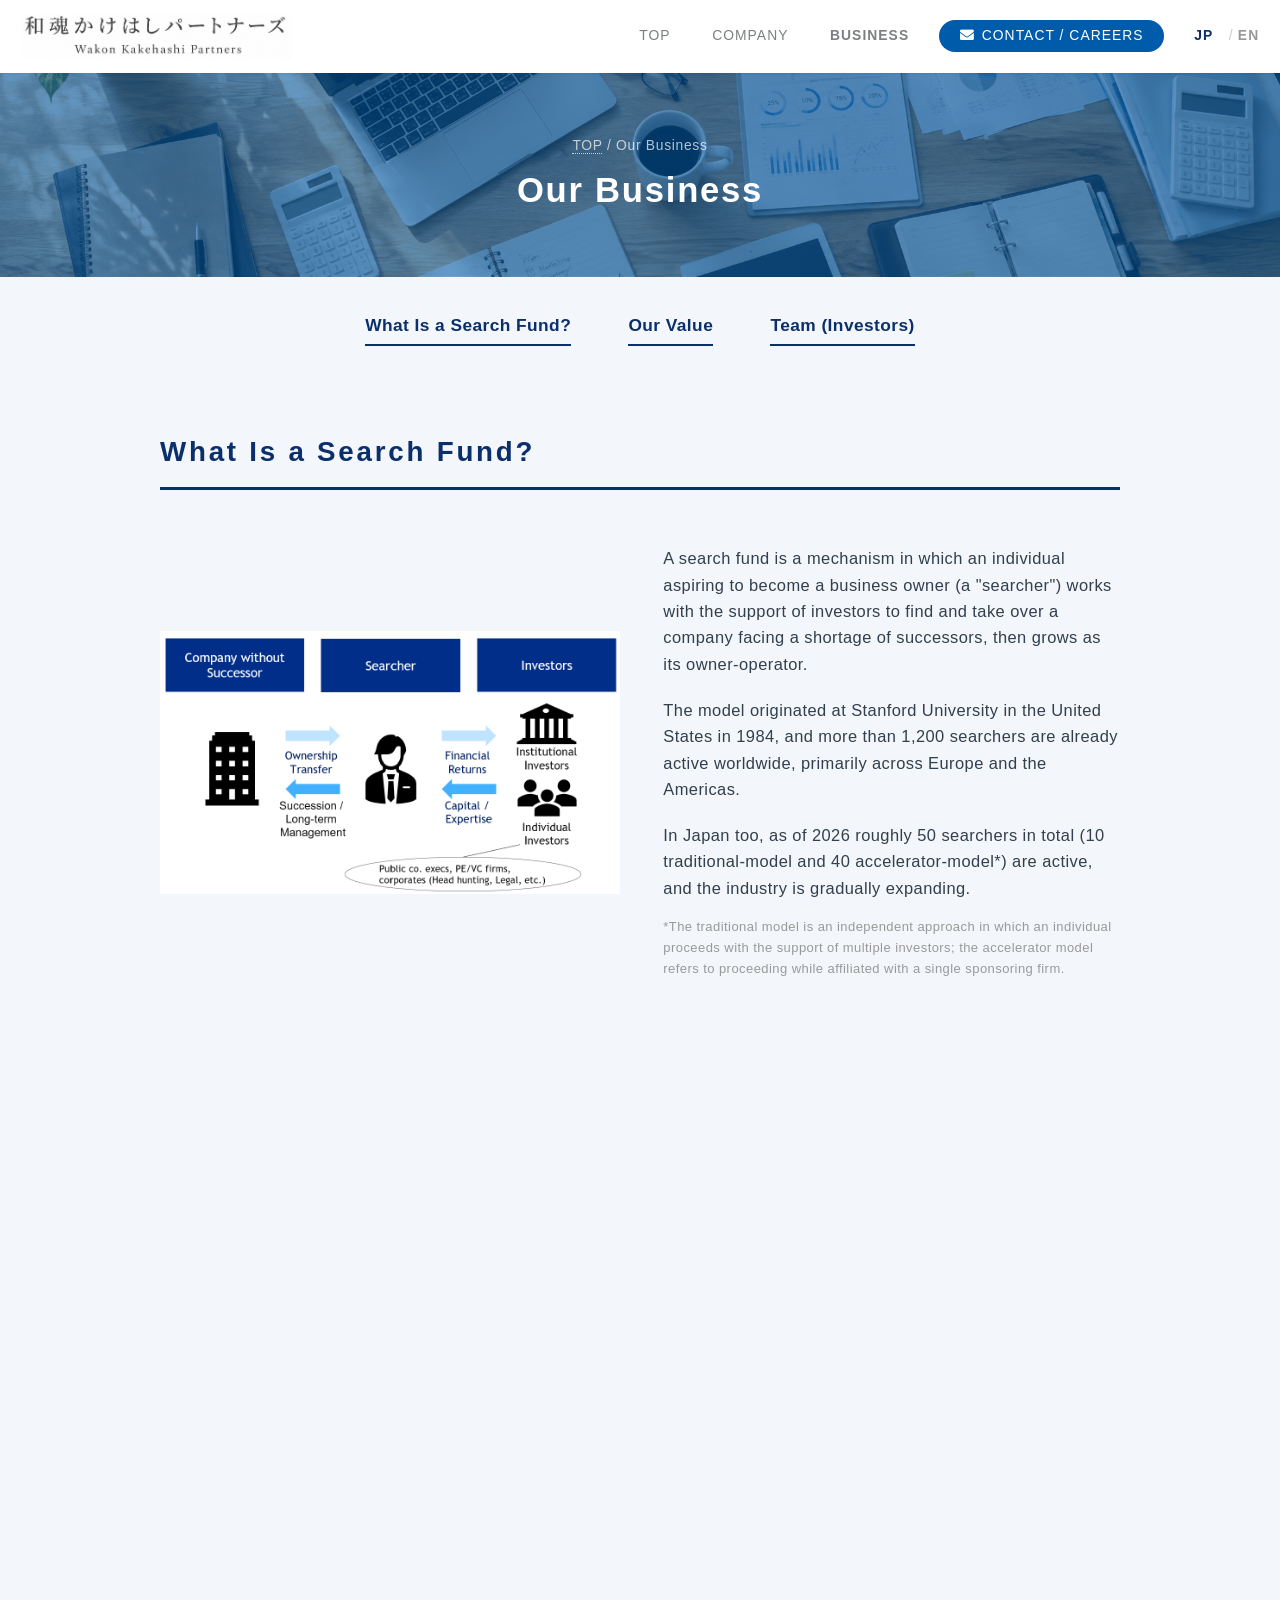
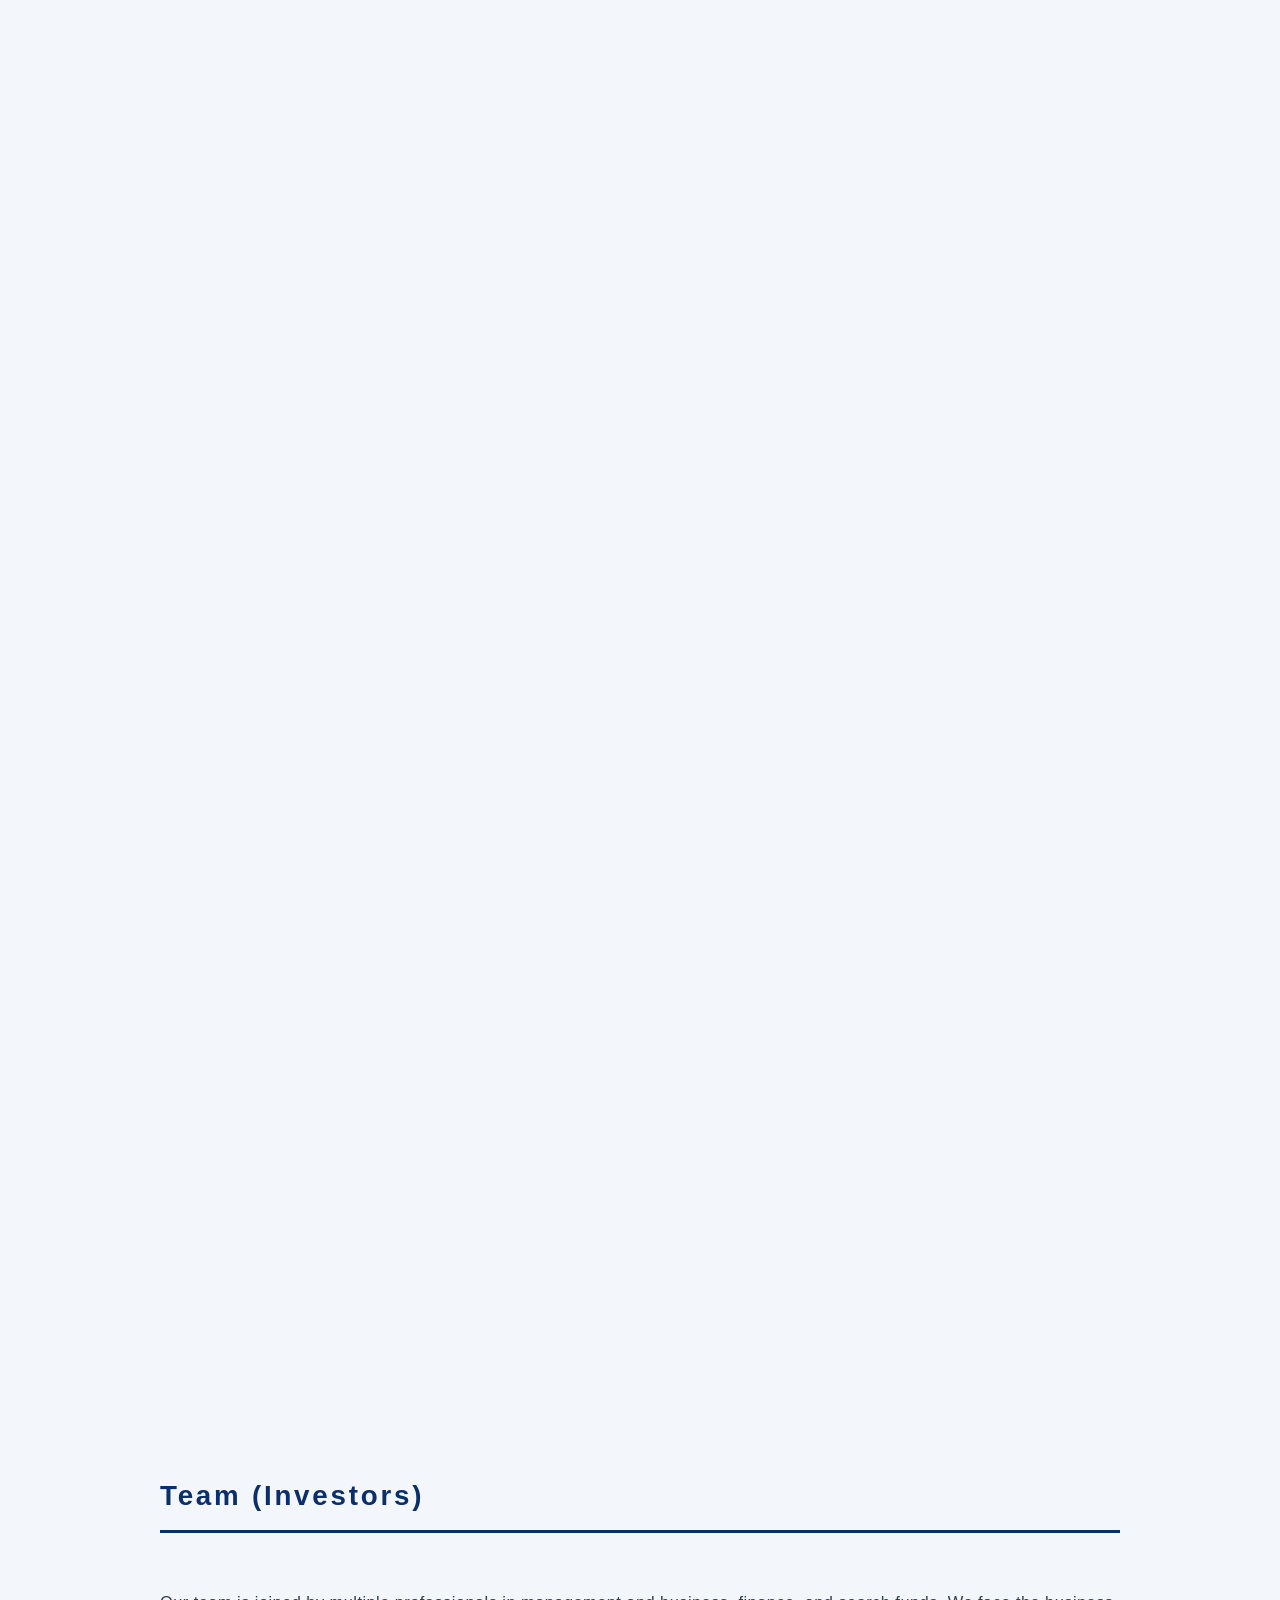
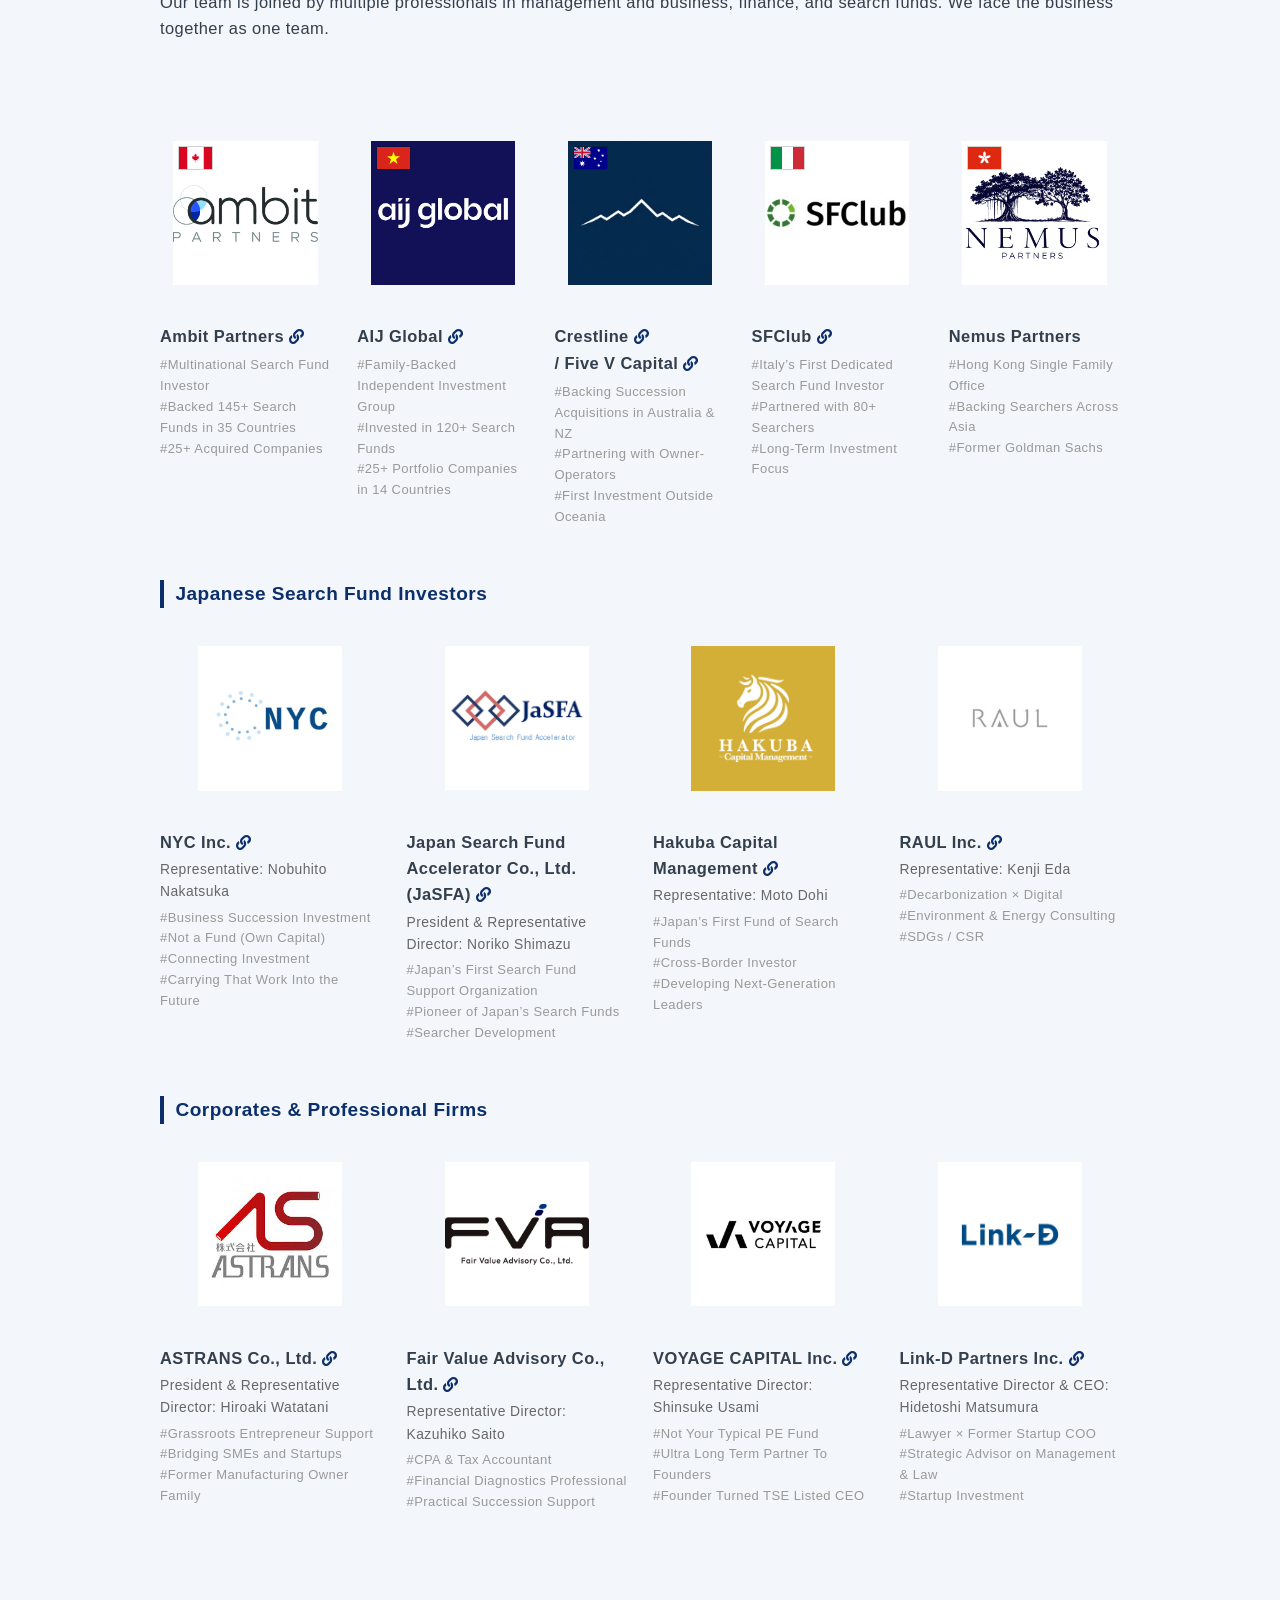
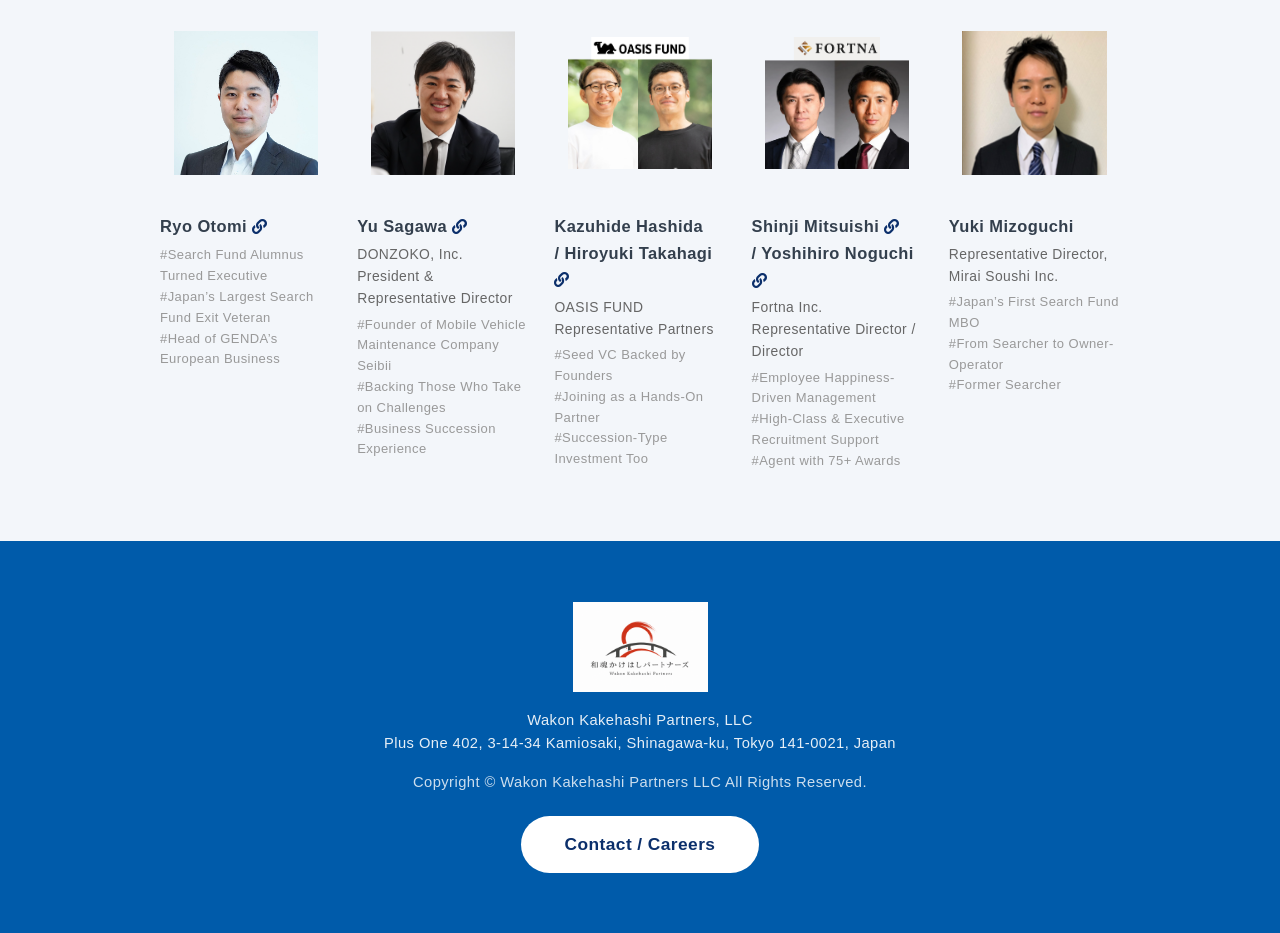
==== commit 7acb4266: "dev update" ====
--- a/business-en.html
+++ b/business-en.html
@@ -500,6 +500,10 @@
 			#intro-splash.is-sun .intro-sun {
 				opacity: 1;
 				transform: rotate(0) scale(1);
+			}
+			/* テンプレートは strong を太字にしない（400）ため、投資家紹介の強調はしっかり太くする */
+			#team strong, .team-modal-box strong {
+				font-weight: 700;
 			}
 		</style>
 	</head>
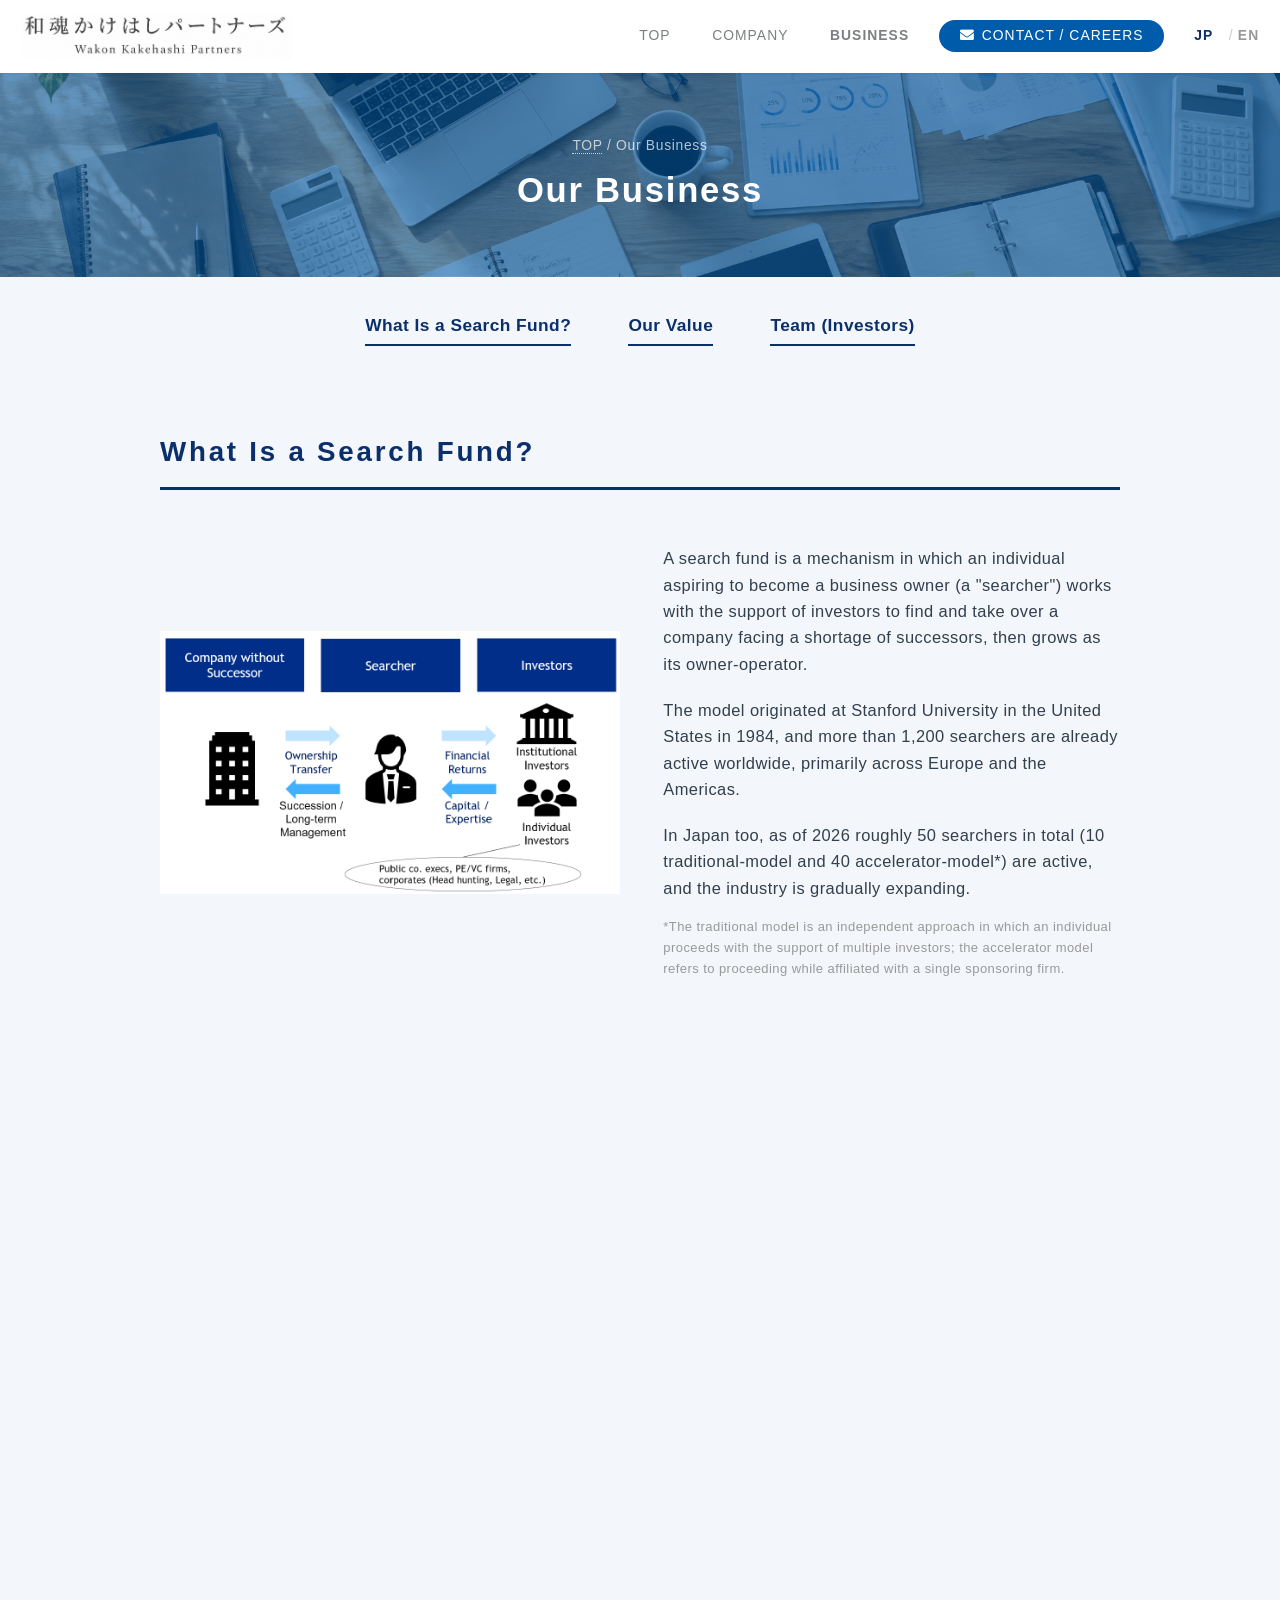
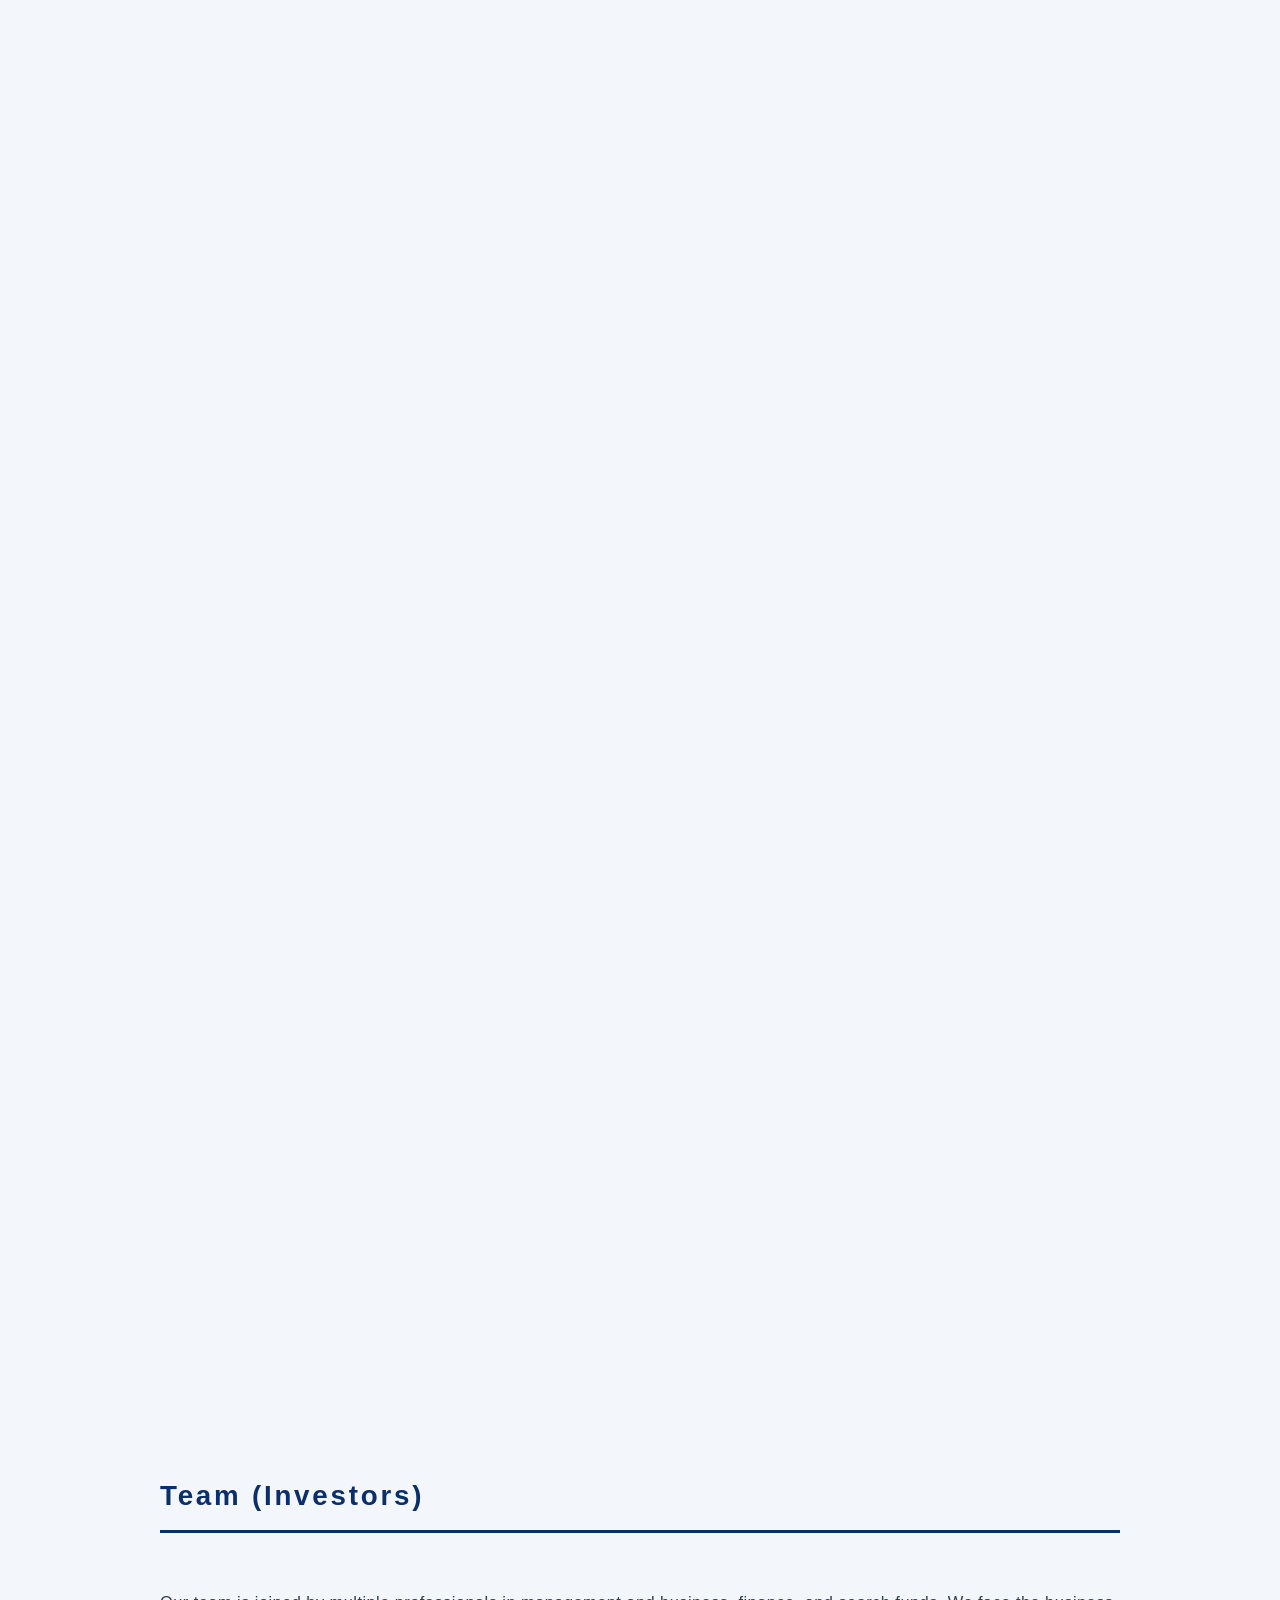
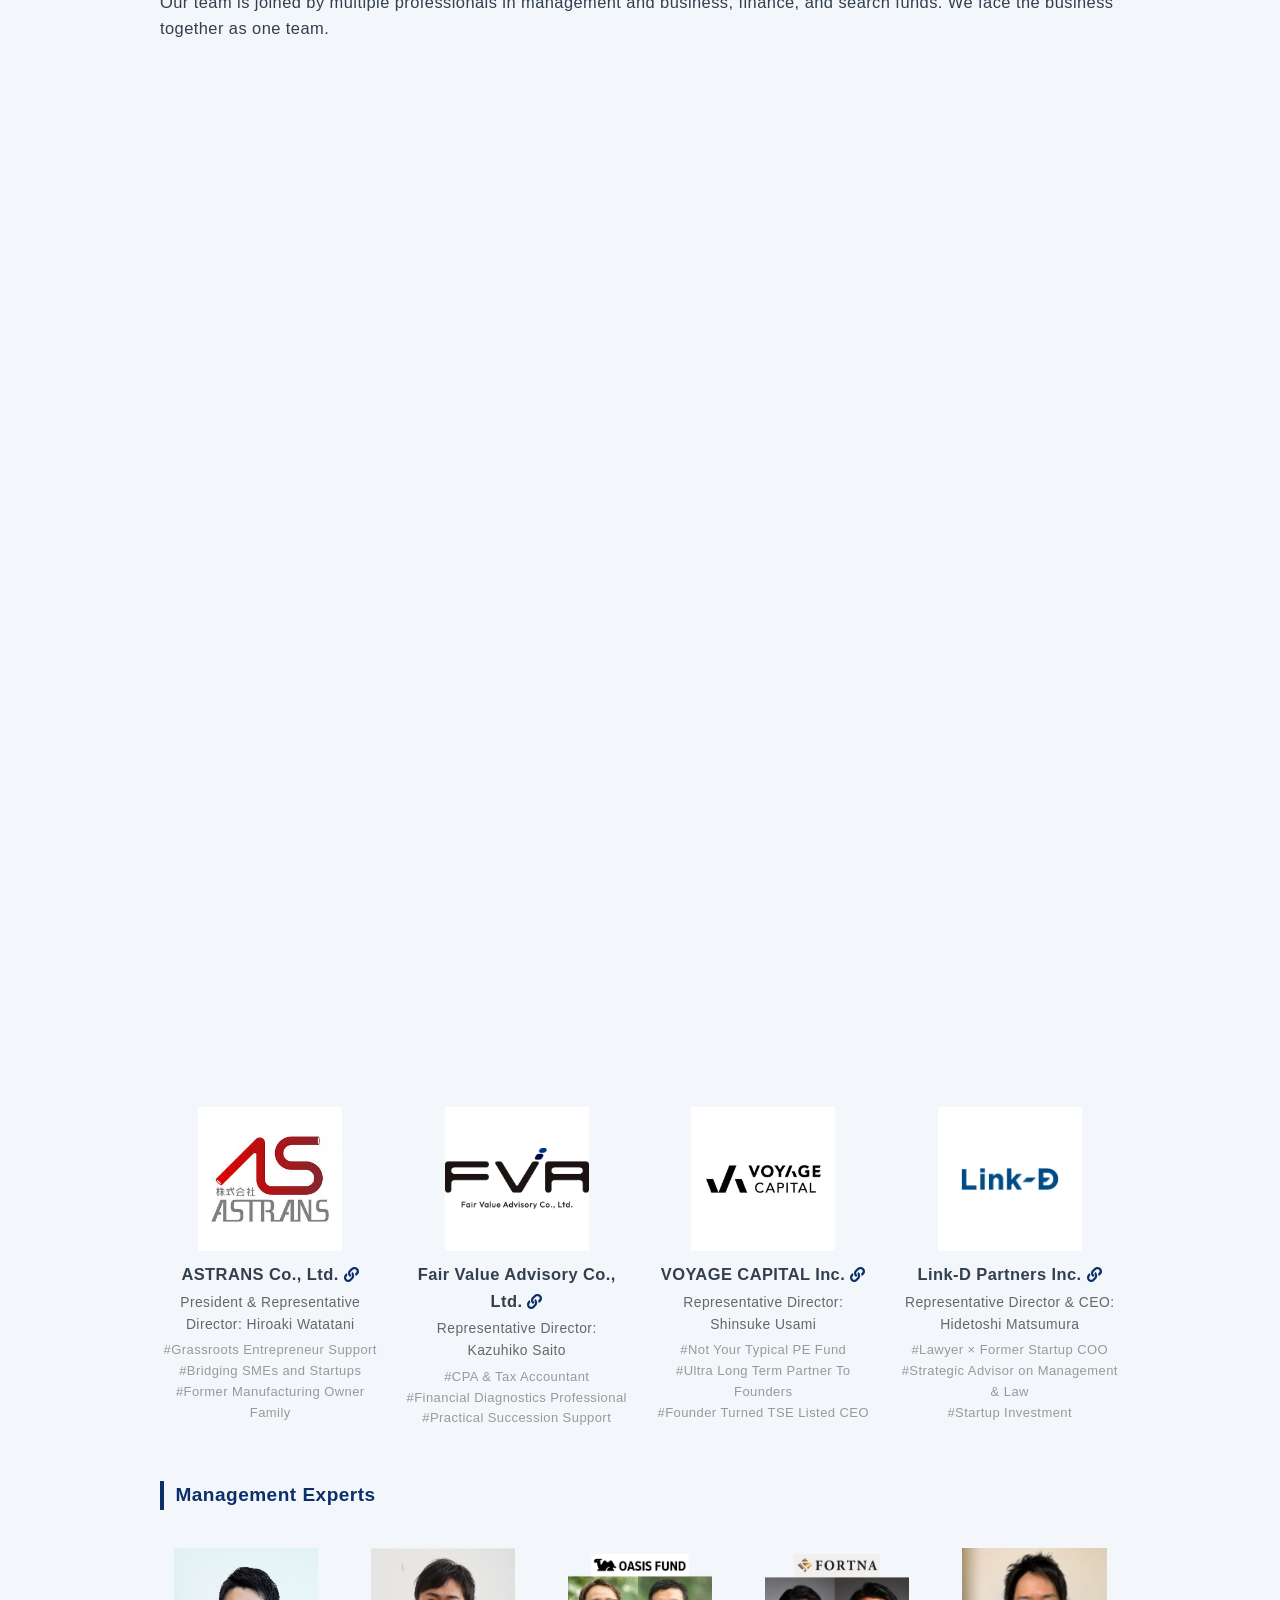
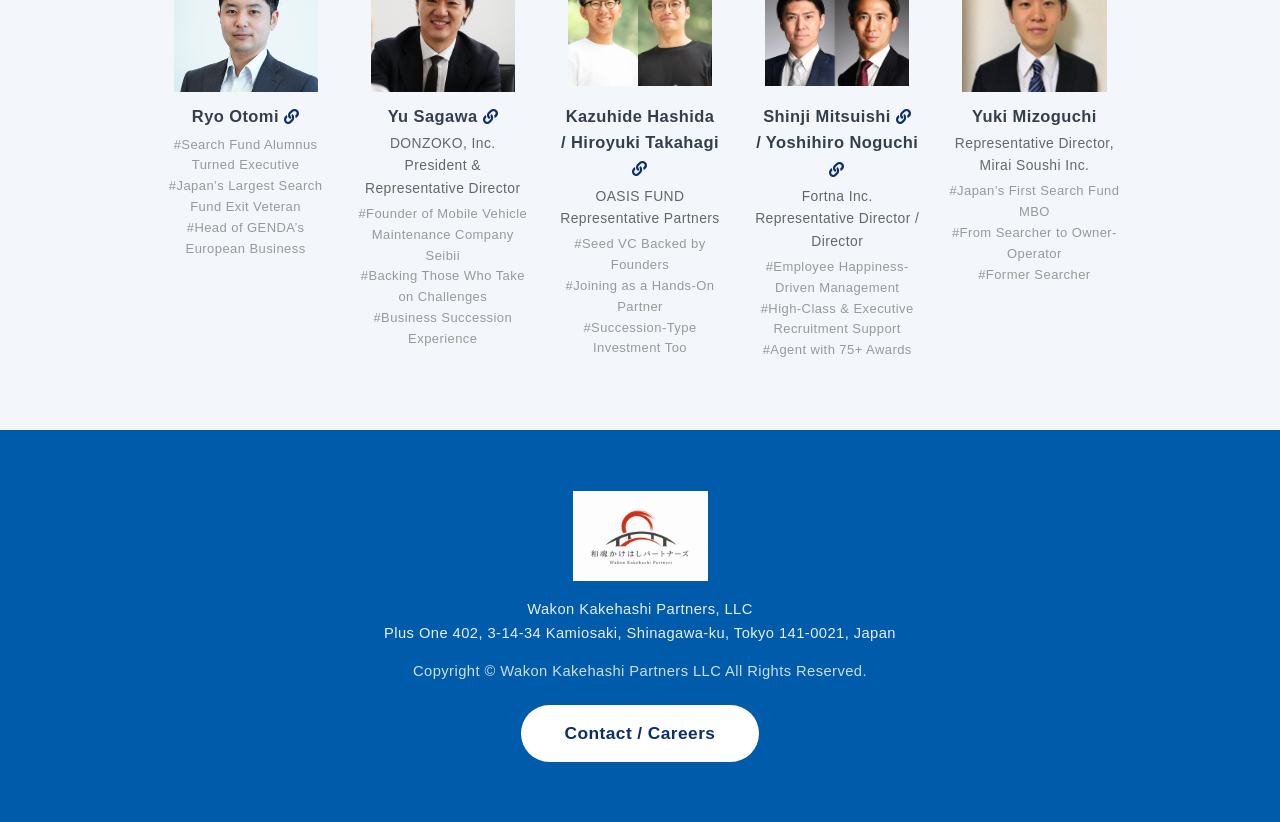
==== commit a46db1ae: "dev update" ====
--- a/business-en.html
+++ b/business-en.html
@@ -505,6 +505,18 @@
 			#team strong, .team-modal-box strong {
 				font-weight: 700;
 			}
+			/* カード一覧（PC）：名前・肩書・ハッシュタグを中央揃えにし、画像と名前の間を詰める。スマホ（横並び）は従来どおり */
+			@media screen and (min-width: 841px) {
+				.team-card .team-name,
+				.team-card .team-title,
+				.team-card .team-tags {
+					text-align: center !important;
+				}
+				.team-card .team-photo-placeholder {
+					padding-bottom: 0.6em !important;
+					margin-bottom: 0 !important;
+				}
+			}
 		</style>
 	</head>
 	<body class="is-preload">
@@ -632,25 +644,20 @@
 							<p class="team-name">Ambit Partners <a href="https://www.ambit.partners/" target="_blank" rel="noopener noreferrer" onclick="event.stopPropagation()" style="color: #0B2F6B; border-bottom: none;" aria-label="Open official website"><span class="icon solid fa-link" style="font-size: 0.9em;"></span></a></p>
 							<p class="team-tags"><span>#Multinational Search Fund Investor</span> <span>#Backed 145+ Search Funds in 35 Countries</span> <span>#25+ Acquired Companies</span></p>
 						</div>
-						<div class="team-card reveal-on-scroll" data-name="AIJ Global" data-url="https://www.aij.global/" data-title="" data-tags="#Family-Backed Independent Investment Group #Invested in 120+ Search Funds #25+ Portfolio Companies in 14 Countries" data-img="images/投資家/J.AIJ.png" data-history="AIJ Global is a family-owned independent holding group. By investing its own capital without outside limited partners (LPs), it maintains operational freedom. It invests worldwide in search funds, growth capital and equity investments in companies, selected commercial real estate, and late-stage ventures. Under the banner “Empowering Entrepreneurs Globally,” it is one of the world’s leading serial search fund investors outside the United States." data-philosophy="Since early 2017, it has invested in more than 120 search funds across the Americas, Europe, Africa, and Asia-Pacific. Its current portfolio comprises more than 25 companies across 14 countries (as of October 2026)." data-track="" data-searchfund="" onclick="openTeamModal(this)">
-							<div class="team-photo-placeholder"><span style="position: relative; display: block; width: 100%; height: 100%;"><img src="images/投資家/J.AIJ.png" alt="AIJ Global" style="width: 100%; height: 100%; object-fit: cover; display: block;"><svg role="img" aria-label="Flag of Vietnam" viewBox="0 0 3 2" width="33" height="22" style="position: absolute; top: 6px; left: 6px; outline: 1px solid rgba(0, 0, 0, 0.18);"><rect width="3" height="2" fill="#DA251D"/><polygon points="1.500,0.420 1.639,0.848 2.090,0.848 1.725,1.113 1.864,1.542 1.500,1.277 1.136,1.542 1.275,1.113 0.910,0.848 1.361,0.848" fill="#FFFF00"/></svg></span></div>
-							<p class="team-name">AIJ Global <a href="https://www.aij.global/" target="_blank" rel="noopener noreferrer" onclick="event.stopPropagation()" style="color: #0B2F6B; border-bottom: none;" aria-label="Open official website"><span class="icon solid fa-link" style="font-size: 0.9em;"></span></a></p>
-							<p class="team-tags"><span>#Family-Backed Independent Investment Group</span> <span>#Invested in 120+ Search Funds</span> <span>#25+ Portfolio Companies in 14 Countries</span></p>
-						</div>
 						<div class="team-card reveal-on-scroll" data-name="Crestline / Five V Capital" data-name-html="Crestline &lt;a href=&quot;https://www.fivevcrestline.com/&quot; target=&quot;_blank&quot; rel=&quot;noopener noreferrer&quot; style=&quot;color:#0B2F6B;border-bottom:none;&quot; aria-label=&quot;Open official website&quot;&gt;&lt;span class=&quot;icon solid fa-link&quot; style=&quot;font-size:0.8em;&quot;&gt;&lt;/span&gt;&lt;/a&gt; / Five V Capital &lt;a href=&quot;https://www.fivevcapital.com/&quot; target=&quot;_blank&quot; rel=&quot;noopener noreferrer&quot; style=&quot;color:#0B2F6B;border-bottom:none;&quot; aria-label=&quot;Open official website&quot;&gt;&lt;span class=&quot;icon solid fa-link&quot; style=&quot;font-size:0.8em;&quot;&gt;&lt;/span&gt;&lt;/a&gt;" data-title="" data-tags="#Backing Succession Acquisitions in Australia &amp; NZ #Partnering with Owner-Operators #First Investment Outside Oceania" data-img="images/投資家/J-1.Crestline.jpeg" data-img-fill="1" data-img2="images/投資家/J-2.Five V Capital.jpeg" data-history="Crestline is an investment platform based in Sydney, Australia, that backs entrepreneurs who acquire and run established, profitable, founder-led businesses without a clear path to succession across Australia and New Zealand. Supported by the investment platform of its parent company, Five V Capital, it partners with them from providing acquisition capital through to running the business after the acquisition. It is industry agnostic and typically targets businesses with 10 or more years of trading that have been profitable in each of the last four years. It also invests in search funds." data-philosophy="To date, it has backed four acquisitions: a security services provider, a garage door and gate specialist, a trailer manufacturer for the heavy transport industry, and an in-home care provider. Its team includes partners with ETA experience, such as an entrepreneur who has completed five SME acquisitions himself." data-track="Five V Capital is an investment firm covering both private equity and venture capital in Australia and New Zealand, with offices in Sydney and Auckland. In private equity, it typically invests A$20–300 million, from significant minority to majority partnerships. In venture capital, it invests in Series A and B business software companies. Its team members are among the largest investors in its funds, and it was named Firm of the Year at the 2026 AIC Awards." data-searchfund="Our firm is Crestline’s first investment outside Oceania." onclick="openTeamModal(this)">
 							<div class="team-photo-placeholder"><span style="position: relative; display: block; width: 100%; height: 100%;"><img src="images/投資家/J-1.Crestline.jpeg" alt="Crestline" style="width: 100%; height: 100%; object-fit: cover; display: block;"><svg role="img" aria-label="Flag of Australia" viewBox="0 0 60 40" width="33" height="22" style="position: absolute; top: 6px; left: 6px; outline: 1px solid rgba(0, 0, 0, 0.18);"><rect width="60" height="40" fill="#00008B"/><svg x="0" y="0" width="30" height="20" viewBox="0 0 30 20"><rect width="30" height="20" fill="#012169"/><path d="M0,0 L30,20 M30,0 L0,20" stroke="#FFFFFF" stroke-width="3.4"/><path d="M0,0 L30,20 M30,0 L0,20" stroke="#C8102E" stroke-width="1.4"/><path d="M15,0 V20 M0,10 H30" stroke="#FFFFFF" stroke-width="6"/><path d="M15,0 V20 M0,10 H30" stroke="#C8102E" stroke-width="3.4"/></svg><g fill="#FFFFFF"><polygon points="15.00,24.20 16.06,27.81 19.53,26.38 17.37,29.46 20.65,31.29 16.90,31.52 17.52,35.23 15.00,32.44 12.48,35.23 13.10,31.52 9.35,31.29 12.63,29.46 10.47,26.38 13.94,27.81"/><polygon points="45.00,3.00 45.58,4.99 47.50,4.20 46.31,5.90 48.12,6.91 46.05,7.04 46.39,9.08 45.00,7.54 43.61,9.08 43.95,7.04 41.88,6.91 43.69,5.90 42.50,4.20 44.42,4.99"/><polygon points="45.00,30.40 45.58,32.39 47.50,31.60 46.31,33.30 48.12,34.31 46.05,34.44 46.39,36.48 45.00,34.94 43.61,36.48 43.95,34.44 41.88,34.31 43.69,33.30 42.50,31.60 44.42,32.39"/><polygon points="38.00,17.80 38.58,19.79 40.50,19.00 39.31,20.70 41.12,21.71 39.05,21.84 39.39,23.88 38.00,22.34 36.61,23.88 36.95,21.84 34.88,21.71 36.69,20.70 35.50,19.00 37.42,19.79"/><polygon points="52.00,12.50 52.58,14.49 54.50,13.70 53.31,15.40 55.12,16.41 53.05,16.54 53.39,18.58 52.00,17.04 50.61,18.58 50.95,16.54 48.88,16.41 50.69,15.40 49.50,13.70 51.42,14.49"/><polygon points="49.00,24.20 49.47,25.45 50.81,25.51 49.76,26.35 50.12,27.64 49.00,26.90 47.88,27.64 48.24,26.35 47.19,25.51 48.53,25.45"/></g></svg></span></div>
 							<p class="team-name">Crestline <a href="https://www.fivevcrestline.com/" target="_blank" rel="noopener noreferrer" onclick="event.stopPropagation()" style="color: #0B2F6B; border-bottom: none;" aria-label="Open official website"><span class="icon solid fa-link" style="font-size: 0.9em;"></span></a><br>/ Five V Capital <a href="https://www.fivevcapital.com/" target="_blank" rel="noopener noreferrer" onclick="event.stopPropagation()" style="color: #0B2F6B; border-bottom: none;" aria-label="Open official website"><span class="icon solid fa-link" style="font-size: 0.9em;"></span></a></p>
 							<p class="team-tags"><span>#Backing Succession Acquisitions in Australia &amp; NZ</span> <span>#Partnering with Owner-Operators</span> <span>#First Investment Outside Oceania</span></p>
 						</div>
-						<div class="team-card reveal-on-scroll" data-name="SFClub" data-url="https://www.searchfund.club/" data-title="" data-tags="#Italy’s First Dedicated Search Fund Investor #Partnered with 80+ Searchers #Long-Term Investment Focus" data-img="images/投資家/L.SFClub.png" data-history="SFClub is Italy’s first dedicated search fund investment company, co-founded in late 2020 by Enrico Arietti and Riccardo Triolo. It emphasizes the stance of a long-term investor." data-philosophy="Enrico Arietti is the founder and Managing Partner of SFClub and invests continuously in search funds. After working at Bain &amp; Company in Italy and the United States, he served as a partner at Oaklins Italy and closed more than 20 M&amp;A deals (mergers and acquisitions) in Italy and abroad. As a promoter of Industrial Stars of Italy, he succeeded in listing and completing business combinations for five deals. INSEAD MBA, certified public accountant. Riccardo Triolo is a Special Advisor to SFClub. As founder and Managing Director of Legacy Partners Search Fund, he completed the acquisition of a company through a search fund in 2022. Before that, he launched and grew Svinando.com and sold it to the listed company Italian Wine Brands. He also worked at a listed company in Italy, at startups, and at a venture capital fund. Certified public accountant." data-track="" data-searchfund="" onclick="openTeamModal(this)">
-							<div class="team-photo-placeholder"><span style="position: relative; display: block; width: 100%; height: 100%;"><img src="images/投資家/L-1.SF Club.jpeg" alt="SFClub" style="width: 100%; height: 100%; object-fit: cover; display: block; background: #fff;"><svg role="img" aria-label="Flag of Italy" viewBox="0 0 3 2" width="33" height="22" style="position: absolute; top: 6px; left: 6px; outline: 1px solid rgba(0, 0, 0, 0.18);"><rect width="1" height="2" fill="#009246"/><rect x="1" width="1" height="2" fill="#FFFFFF"/><rect x="2" width="1" height="2" fill="#CE2B37"/></svg></span></div>
-							<p class="team-name">SFClub <a href="https://www.searchfund.club/" target="_blank" rel="noopener noreferrer" onclick="event.stopPropagation()" style="color: #0B2F6B; border-bottom: none;" aria-label="Open official website"><span class="icon solid fa-link" style="font-size: 0.9em;"></span></a></p>
+						<div class="team-card reveal-on-scroll" data-name="Ridgeline" data-url="https://www.searchfund.club/" data-title="" data-tags="#Italy’s First Dedicated Search Fund Investor #Partnered with 80+ Searchers #Long-Term Investment Focus" data-img="images/投資家/L.Ridgeline.png" data-history="Ridgeline is a permanent-capital investment holding company focused on Entrepreneurship Through Acquisition and direct acquisitions of small businesses. Its founders, Riccardo Triolo and Enrico Arietti, combine hands-on entrepreneurial experience and a decade of working together, with a track record of backing 60+ search vehicles and completing 40+ search fund acquisition-stage investments through SF Club, the predecessor to Ridgeline." data-philosophy="Enrico Arietti is the founder and Managing Partner of SFClub and invests continuously in search funds. After working at Bain &amp; Company in Italy and the United States, he served as a partner at Oaklins Italy and closed more than 20 M&amp;A deals (mergers and acquisitions) in Italy and abroad. As a promoter of Industrial Stars of Italy, he succeeded in listing and completing business combinations for five deals. INSEAD MBA, certified public accountant. Riccardo Triolo is a Special Advisor to SFClub. As founder and Managing Director of Legacy Partners Search Fund, he completed the acquisition of a company through a search fund in 2022. Before that, he launched and grew Svinando.com and sold it to the listed company Italian Wine Brands. He also worked at a listed company in Italy, at startups, and at a venture capital fund. Certified public accountant." data-track="" data-searchfund="" onclick="openTeamModal(this)">
+							<div class="team-photo-placeholder"><span style="position: relative; display: block; width: 100%; height: 100%;"><img src="images/投資家/L-1.Ridgeline.png" alt="Ridgeline" style="width: 100%; height: 100%; object-fit: cover; display: block; background: #fff;"><svg role="img" aria-label="Flag of Italy" viewBox="0 0 3 2" width="33" height="22" style="position: absolute; top: 6px; left: 6px; outline: 1px solid rgba(0, 0, 0, 0.18);"><rect width="1" height="2" fill="#009246"/><rect x="1" width="1" height="2" fill="#FFFFFF"/><rect x="2" width="1" height="2" fill="#CE2B37"/></svg></span></div>
+							<p class="team-name">Ridgeline <a href="https://www.searchfund.club/" target="_blank" rel="noopener noreferrer" onclick="event.stopPropagation()" style="color: #0B2F6B; border-bottom: none;" aria-label="Open official website"><span class="icon solid fa-link" style="font-size: 0.9em;"></span></a></p>
 							<p class="team-tags"><span>#Italy’s First Dedicated Search Fund Investor</span> <span>#Partnered with 80+ Searchers</span> <span>#Long-Term Investment Focus</span></p>
 						</div>
-						<div class="team-card reveal-on-scroll" data-name="Nemus Partners" data-title="Representative: Canute Dalmasse" data-tags="#Hong Kong Single Family Office #Backing Searchers Across Asia #Former Goldman Sachs" data-img="images/投資家/S-3.Nemus Partners.png" data-img2="images/投資家/S-4.Canute Dalmasse.png" data-history="Nemus Partners is a single family office run by Canute Dalmasse in Hong Kong. It manages a globally diversified asset allocation portfolio and, as part of its alternative investments, began investing in search funds and ETA (entrepreneurship through acquisition) about two years ago. It aims to back searchers across Asia, from Australia to Japan." data-philosophy="In Europe and the US, it invests in search funds through funds of search funds. In Asia, it supports searchers in China, Taiwan, and Hong Kong, and is also considering an investment in a searcher in Australia." data-track="Canute Dalmasse is from Vermont, USA. After college, he joined Goldman Sachs, working in New York for four years before moving to Hong Kong in 2006, and spent 17 years in total at the firm in client-facing sales and management roles. He then set up a single family office in Hong Kong, where he structures and manages its investments. He serves as a Senior Advisor to a European fund of search funds, where he is involved in evaluating searchers and acquisition opportunities. He has more than 20 years of experience in Asia." data-searchfund="" onclick="openTeamModal(this)">
+						<div class="team-card reveal-on-scroll" data-name="Nemus Partners" data-title="Representative: Canute Dalmasse" data-tags="#Hong Kong Single Family Office #Backing Searchers Across Asia #Former Goldman Sachs APAC Lead" data-img="images/投資家/S-3.Nemus Partners.png" data-img2="images/投資家/S-4.Canute Dalmasse.png" data-history="Nemus Partners is a single family office run by Canute Dalmasse in Hong Kong. It manages a globally diversified asset allocation portfolio and, as part of its alternative investments, began investing in search funds and ETA (entrepreneurship through acquisition) about two years ago. It aims to back searchers across Asia, from Australia to Japan." data-philosophy="In Europe and the US, it invests in search funds through funds of search funds. In Asia, it supports searchers in China, Taiwan, and Hong Kong, and is also considering an investment in a searcher in Australia." data-track="Canute Dalmasse is from Vermont, USA. After college, he joined Goldman Sachs, working in New York for four years before moving to Hong Kong in 2006, and spent 17 years in total at the firm in client-facing sales and management roles. He then set up a single family office in Hong Kong, where he structures and manages its investments. He serves as a Senior Advisor to a European fund of search funds, where he is involved in evaluating searchers and acquisition opportunities. He has more than 20 years of experience in Asia." data-searchfund="" onclick="openTeamModal(this)">
 							<div class="team-photo-placeholder"><span style="position: relative; display: block; width: 100%; height: 100%;"><img src="images/投資家/S-3.Nemus Partners.png" alt="Nemus Partners" style="width: 100%; height: 100%; object-fit: cover; display: block; background: #fff;"><svg role="img" aria-label="Flag of Hong Kong" viewBox="0 0 3 2" width="33" height="22" style="position: absolute; top: 6px; left: 6px; outline: 1px solid rgba(0, 0, 0, 0.18);"><rect width="3" height="2" fill="#DE2910"/><g fill="#FFFFFF"><ellipse cx="1.5" cy="0.7" rx="0.12" ry="0.28"/><ellipse cx="1.5" cy="0.7" rx="0.12" ry="0.28" transform="rotate(72 1.5 1)"/><ellipse cx="1.5" cy="0.7" rx="0.12" ry="0.28" transform="rotate(144 1.5 1)"/><ellipse cx="1.5" cy="0.7" rx="0.12" ry="0.28" transform="rotate(216 1.5 1)"/><ellipse cx="1.5" cy="0.7" rx="0.12" ry="0.28" transform="rotate(288 1.5 1)"/></g></svg></span></div>
 							<p class="team-name">Nemus Partners</p>
-							<p class="team-tags"><span>#Hong Kong Single Family Office</span> <span>#Backing Searchers Across Asia</span> <span>#Former Goldman Sachs</span></p>
+							<p class="team-tags"><span>#Hong Kong Single Family Office</span> <span>#Backing Searchers Across Asia</span> <span>#Former Goldman Sachs APAC Lead</span></p>
 						</div>
 					</div>
 
